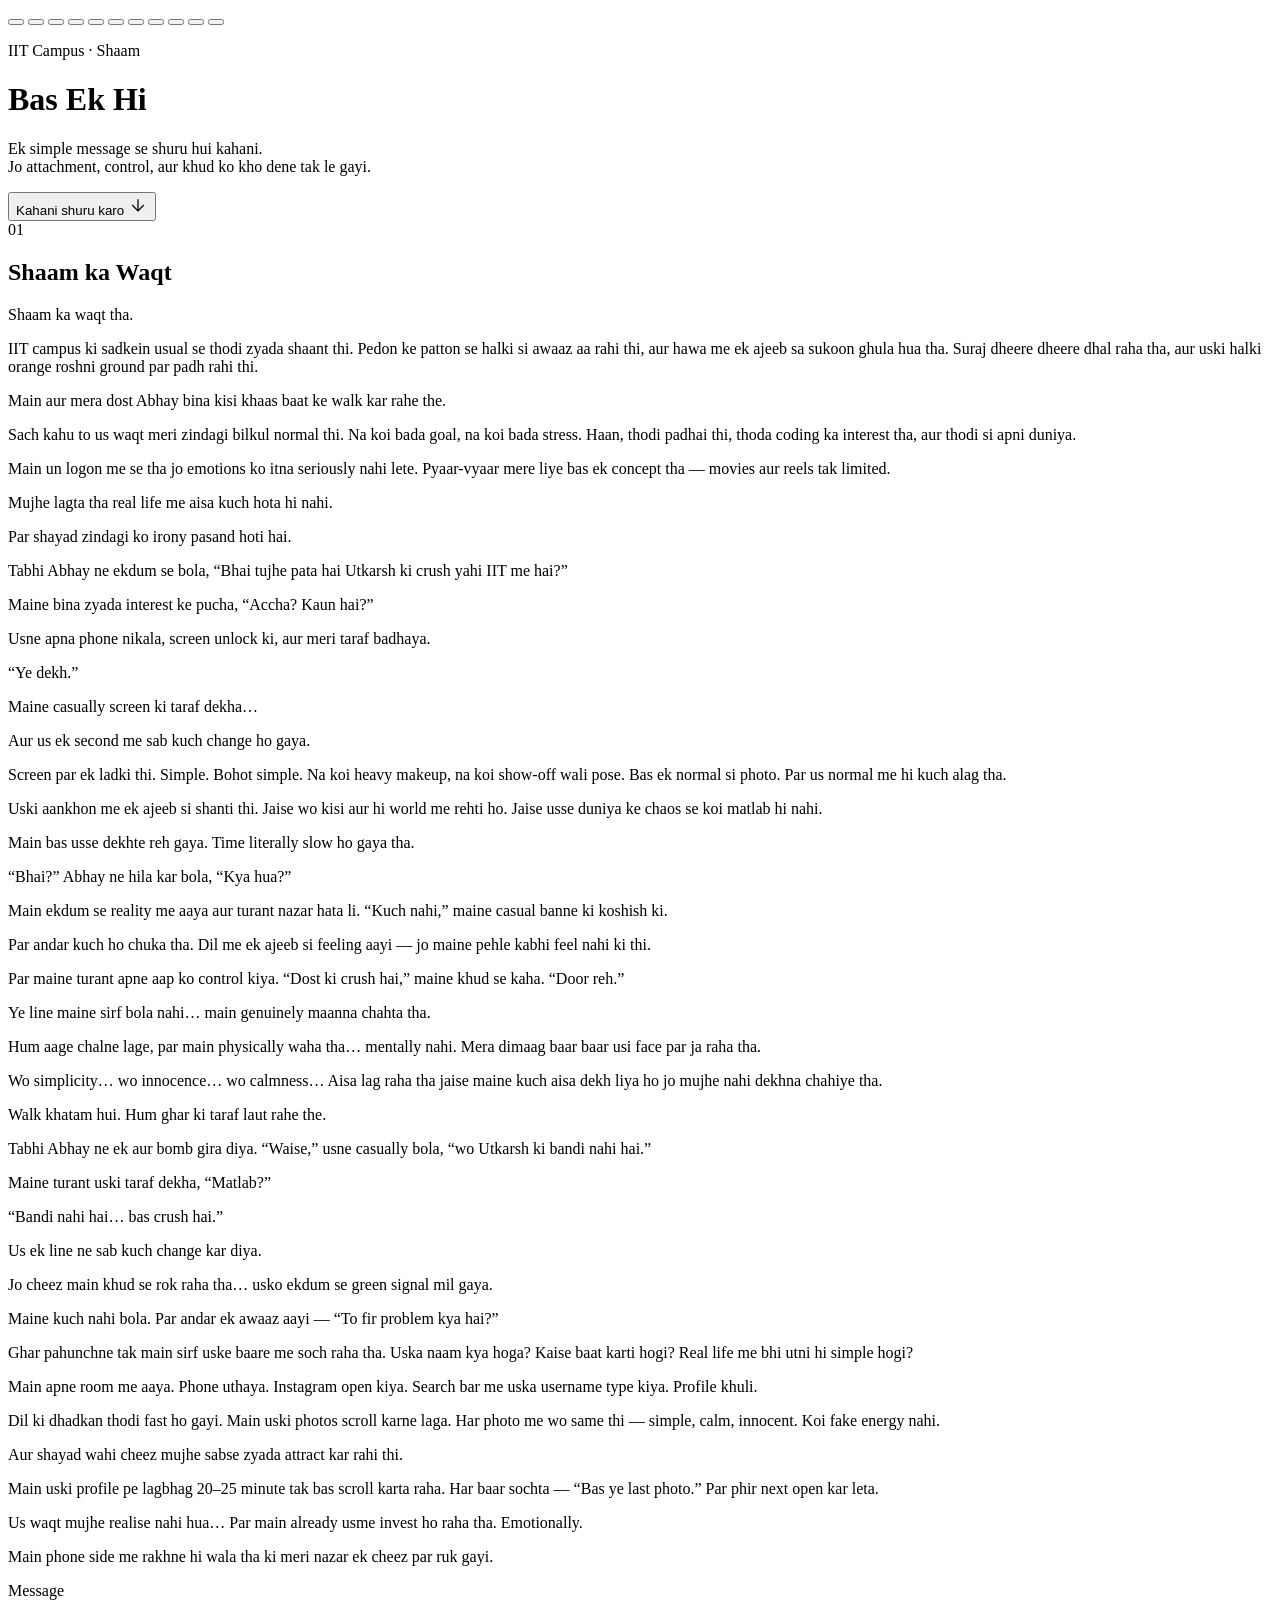
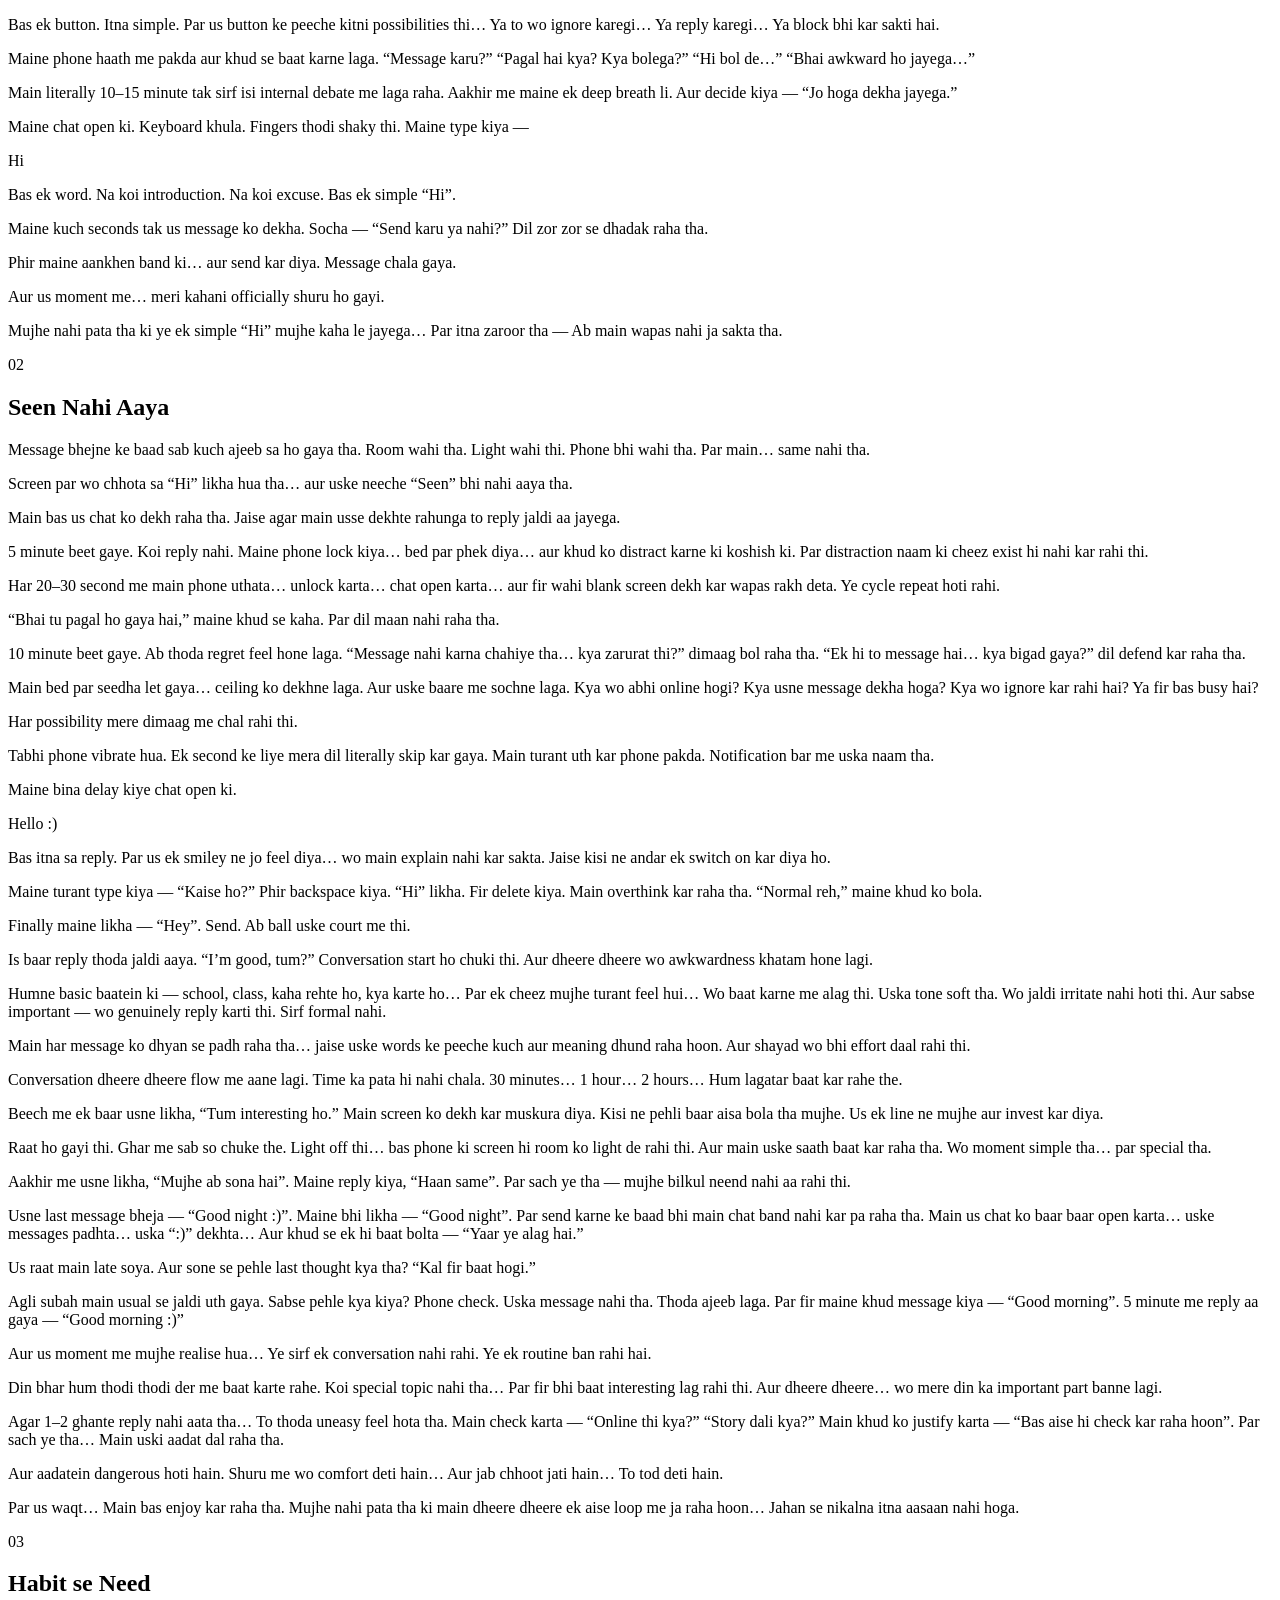
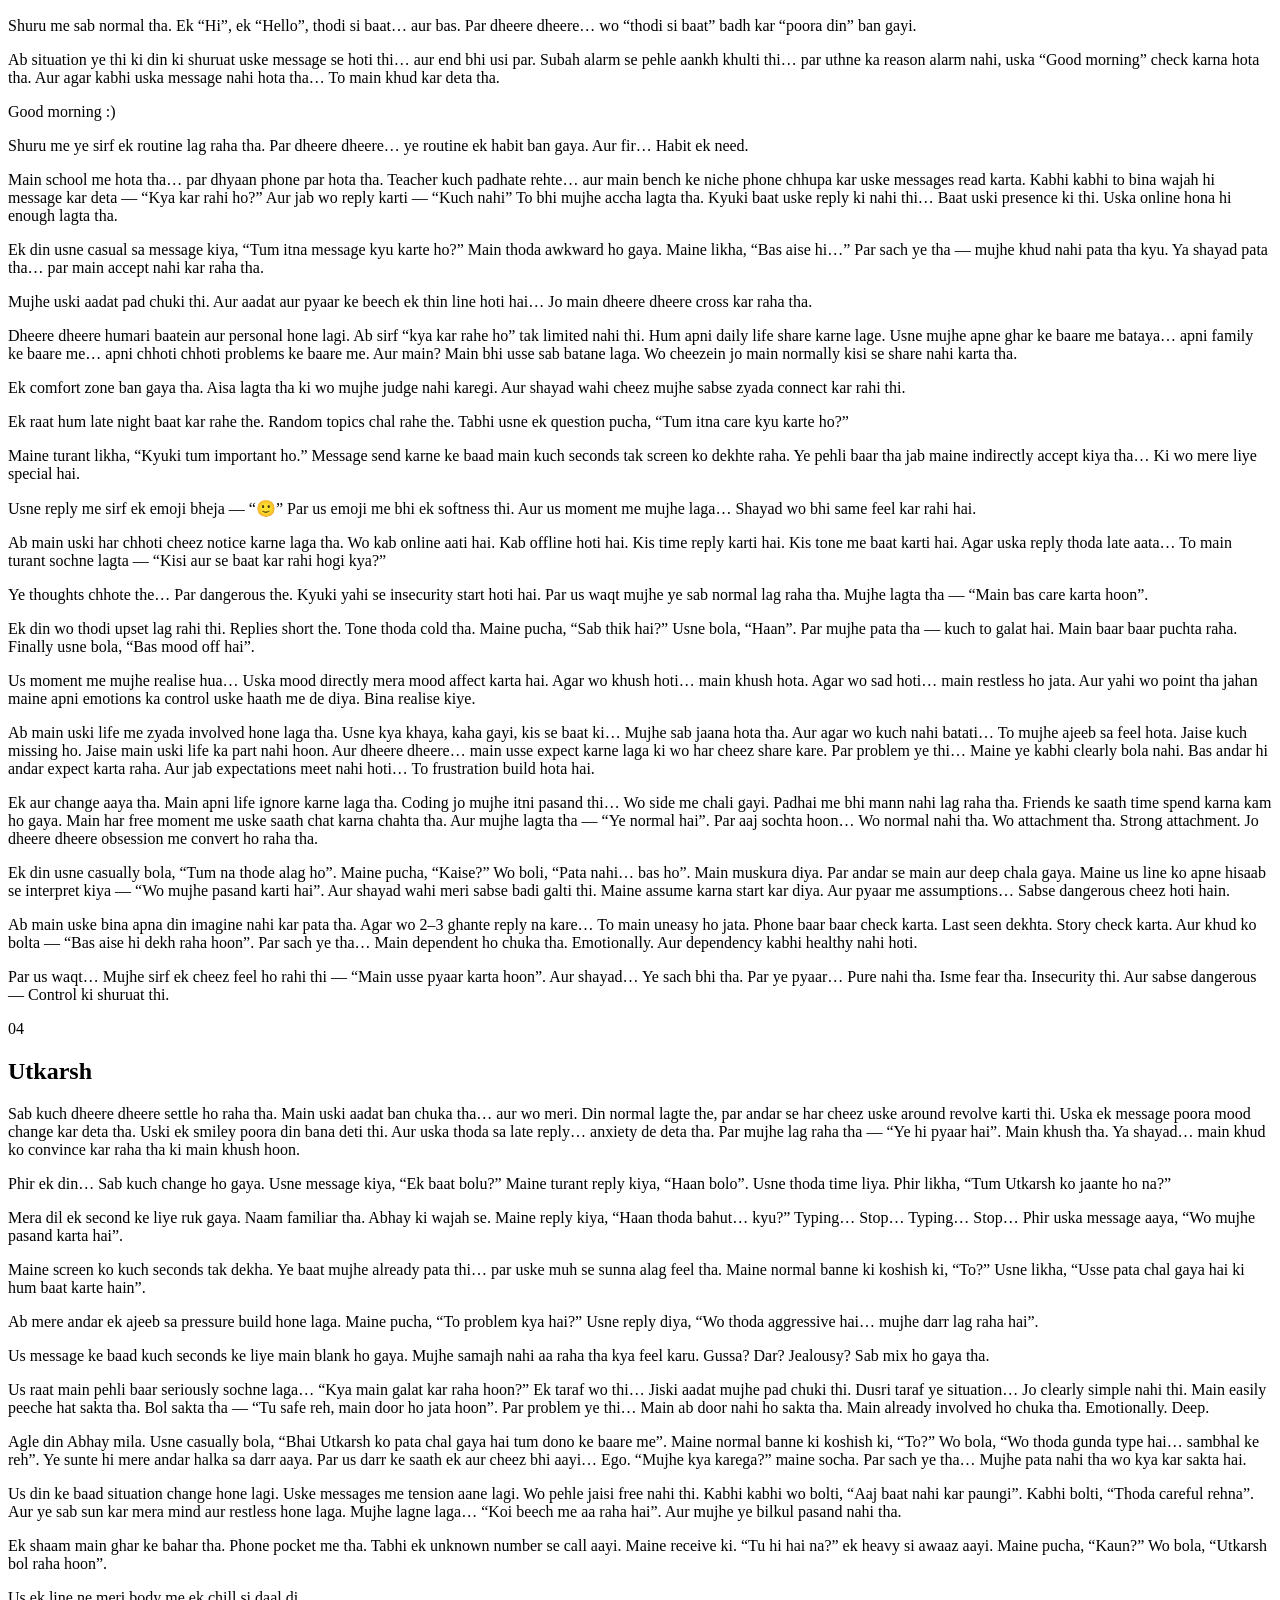
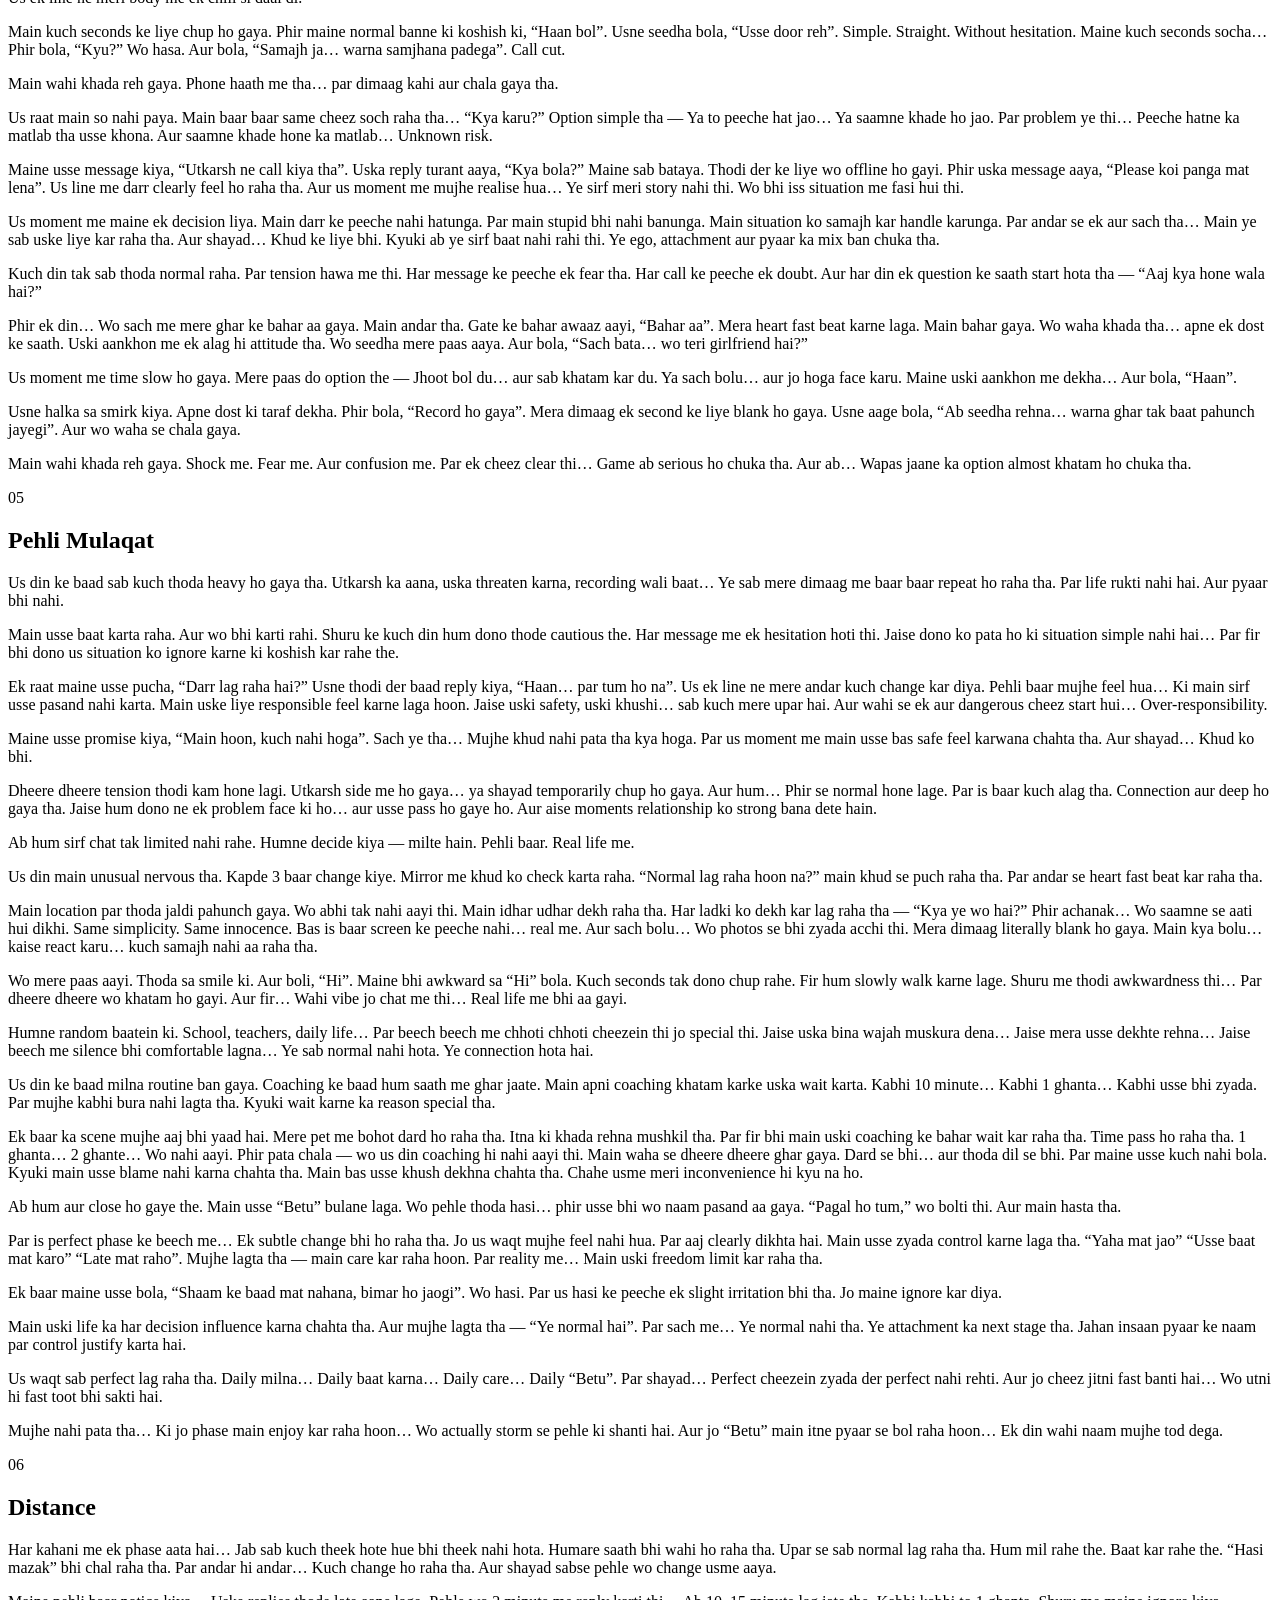
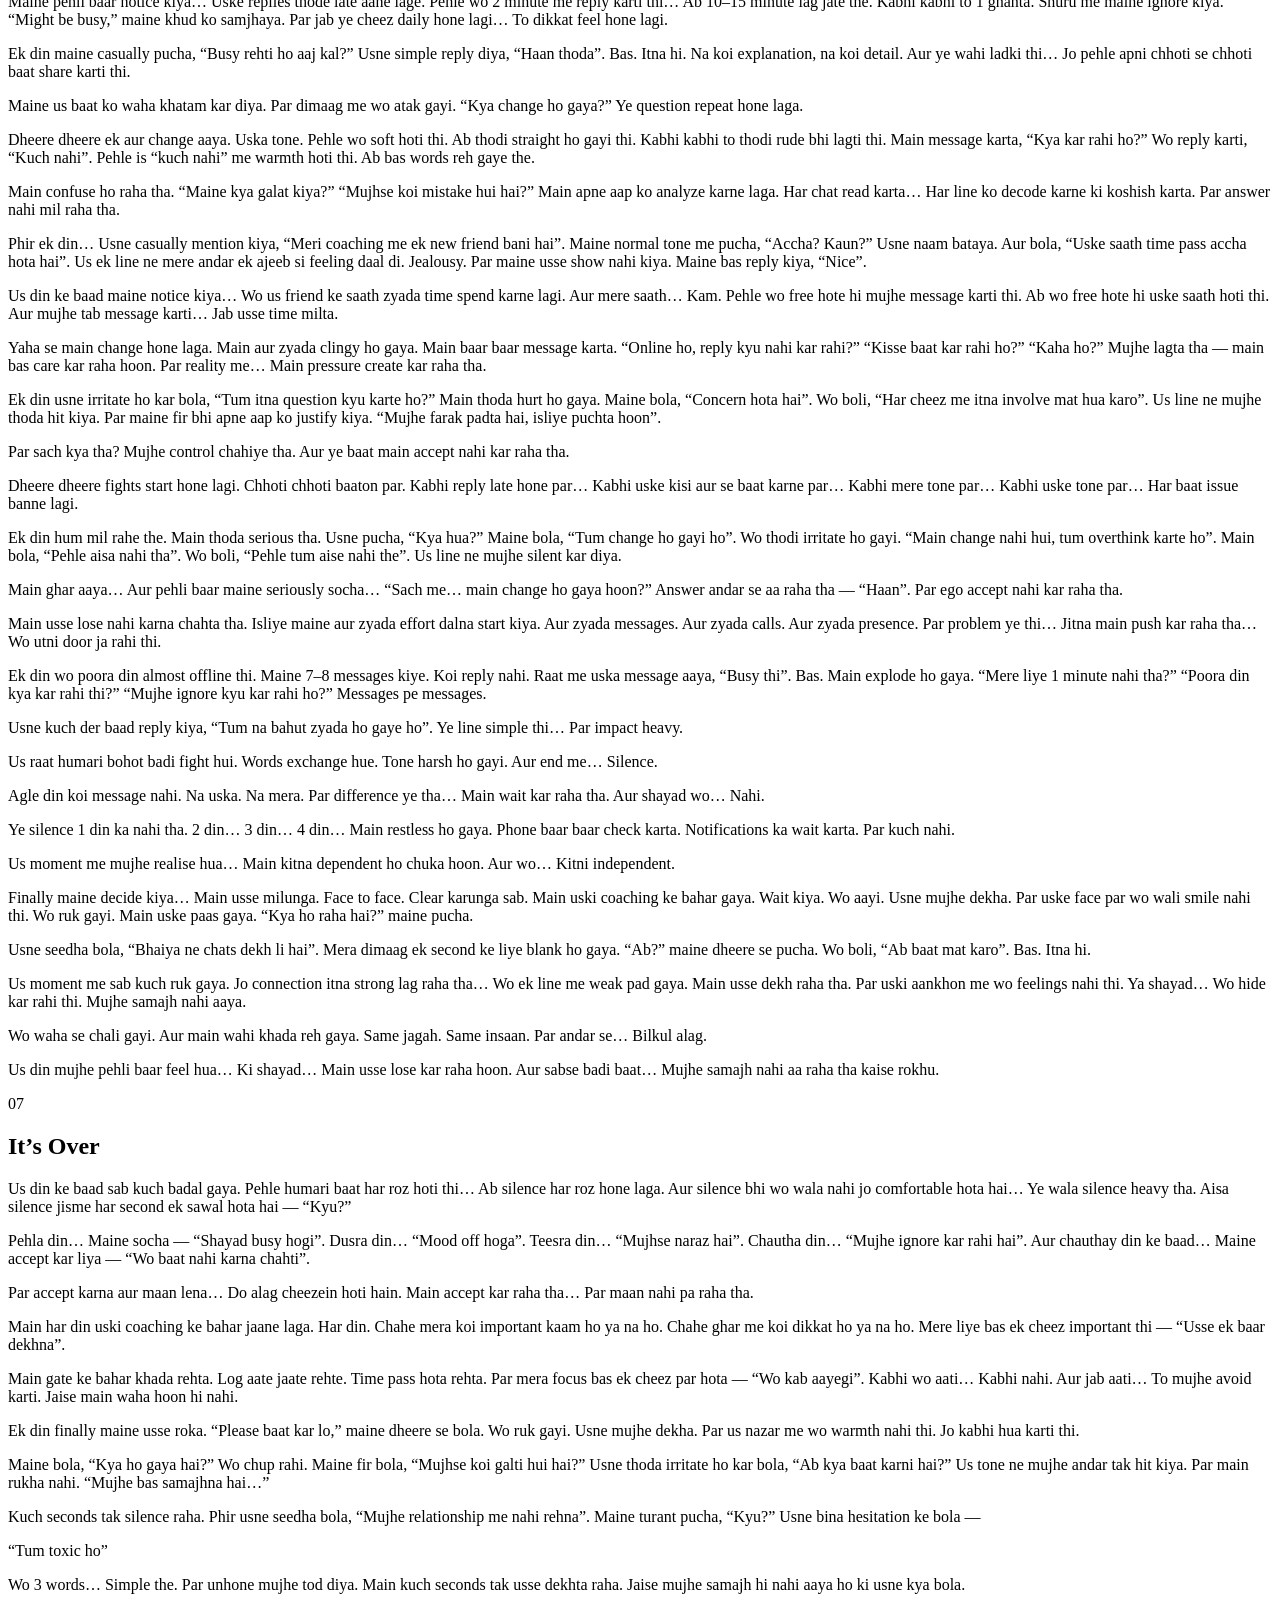
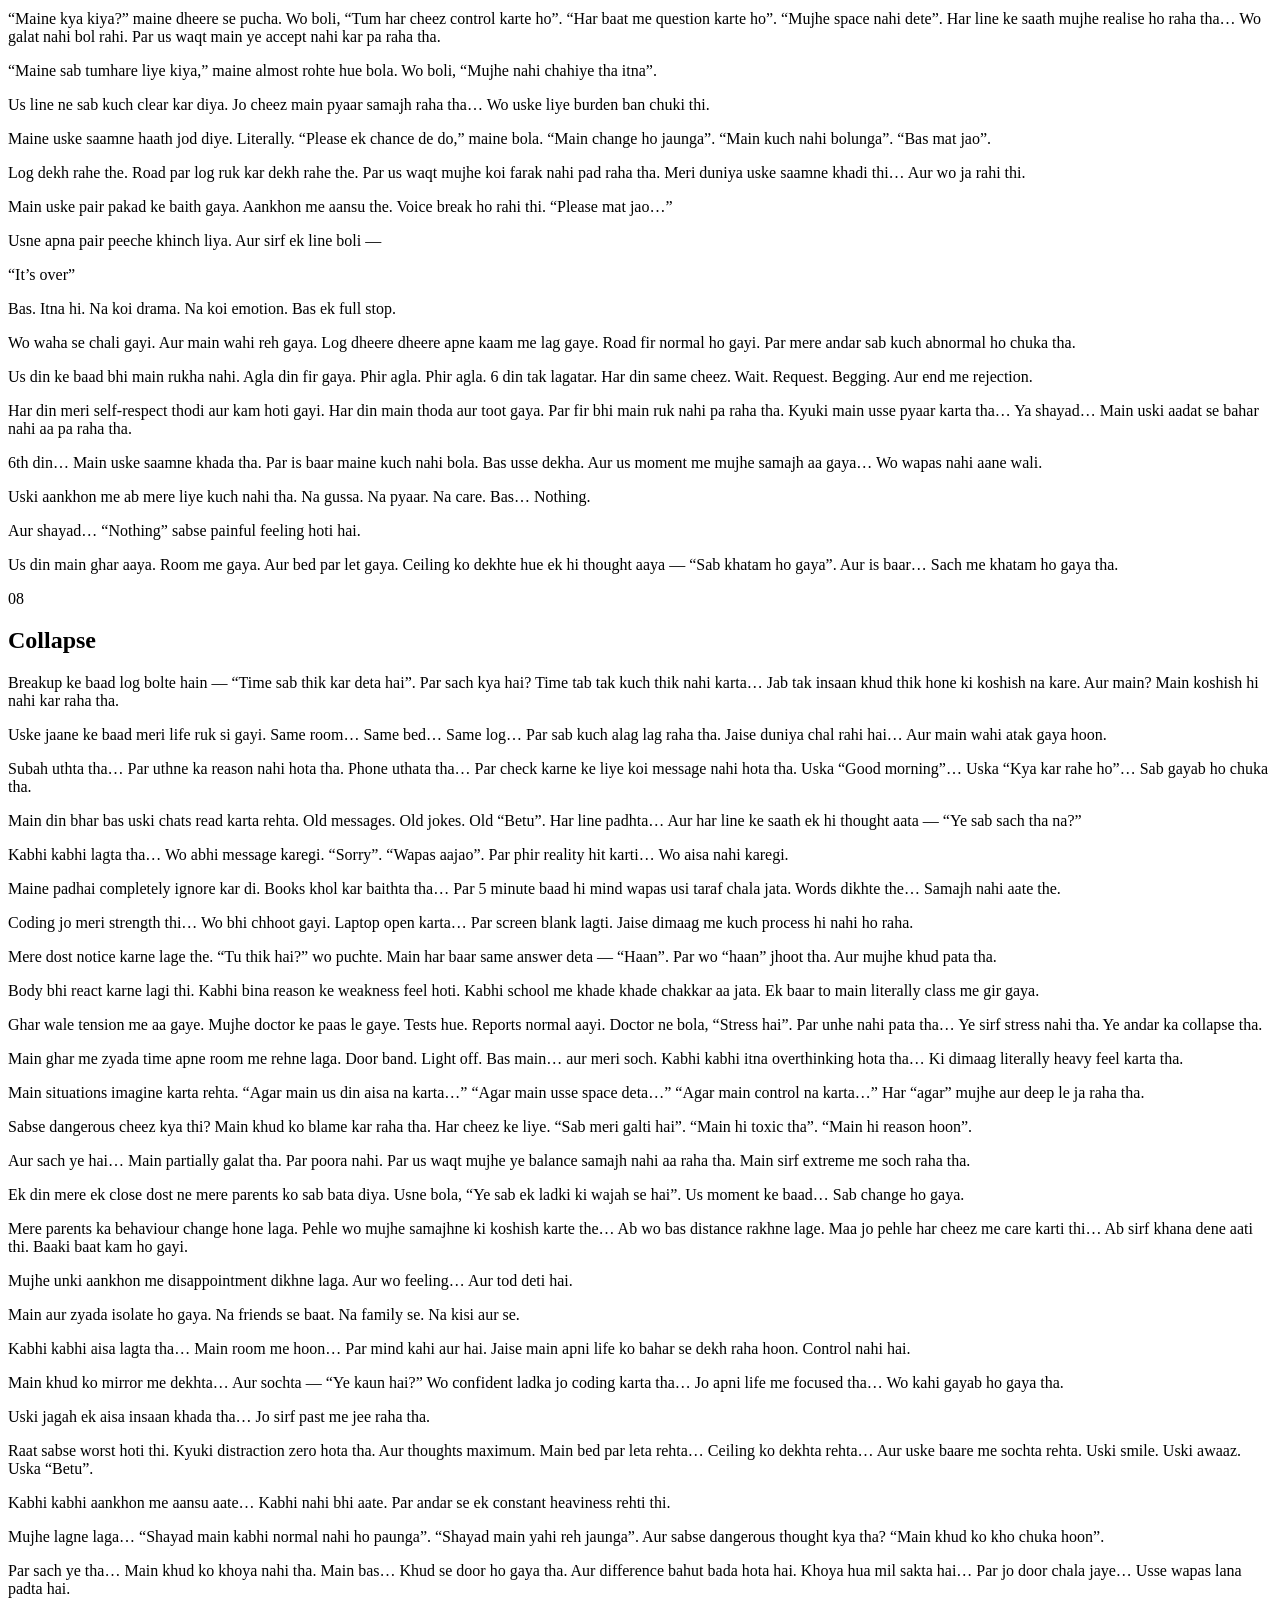
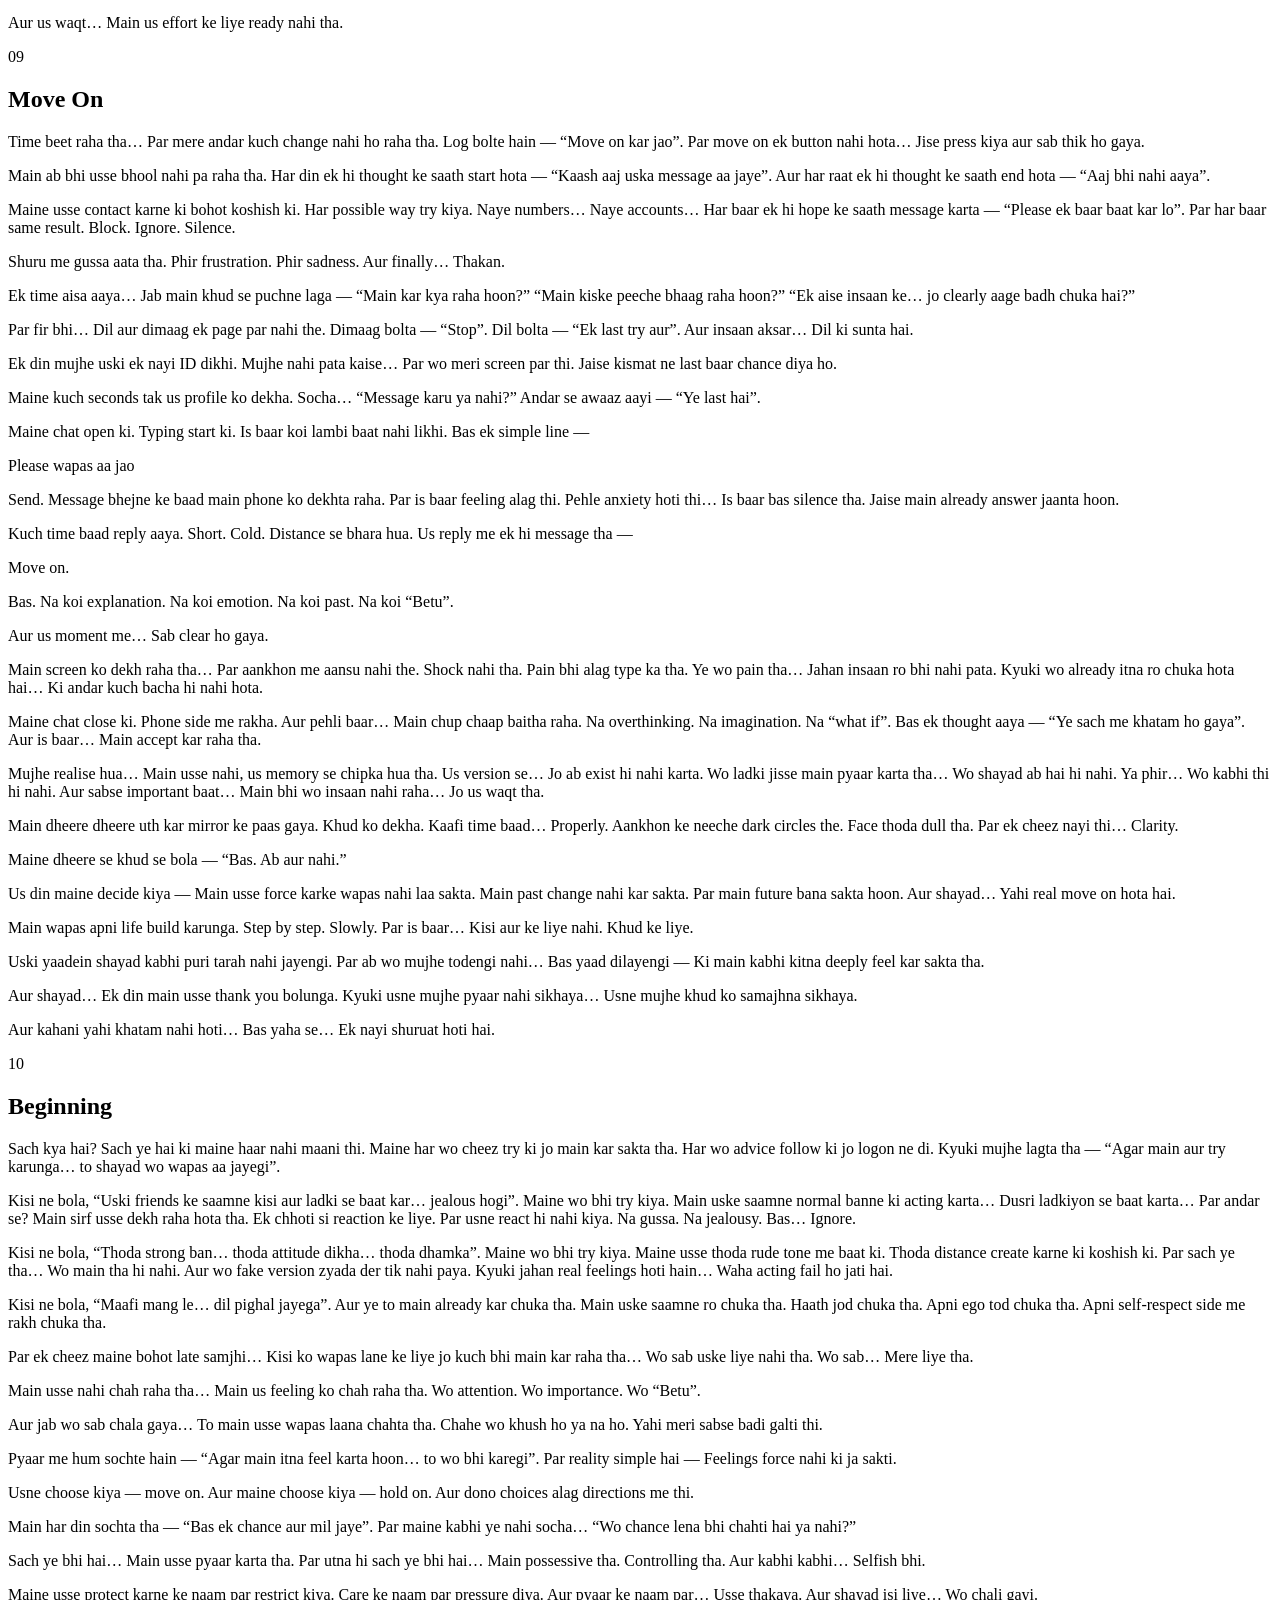
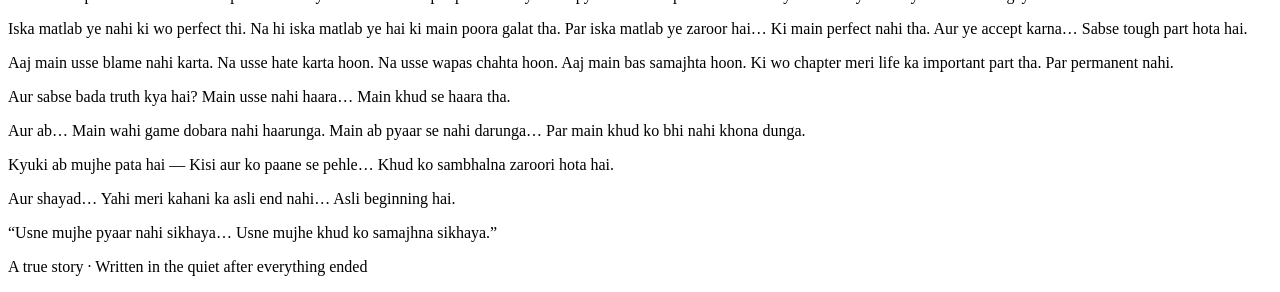
==== index.html @ 1c970825 "Update and rename index (7).html to index.html" ====
<!DOCTYPE html>
<html lang="hi">
<head>
  <meta charset="UTF-8" />
  <meta name="viewport" content="width=device-width, initial-scale=1.0" />
  <title>they never leave — A Love Story</title>
  <meta name="description" content="Ek simple 'Hi' se shuru hui, attachment, control, aur khud ko samajhne tak pahunchi ek asli kahani." />
  <link rel="preconnect" href="https://fonts.googleapis.com" />
  <link rel="preconnect" href="https://fonts.gstatic.com" crossorigin />
  <link href="https://fonts.googleapis.com/css2?family=Cormorant+Garamond:ital,wght@0,400;0,500;0,600;0,700;1,400;1,500&family=DM+Sans:ital,opsz,wght@0,9..40,300;0,9..40,400;0,9..40,500;0,9..40,600;1,9..40,400&display=swap" rel="stylesheet" />
  <link rel="stylesheet" href="css/styles.css" />
</head>
<body>
  <!-- Ambient background -->
  <div class="bg-ambient" aria-hidden="true">
    <div class="orb orb-1"></div>
    <div class="orb orb-2"></div>
    <div class="orb orb-3"></div>
  </div>

  <!-- Progress bar -->
  <div class="progress-track" aria-hidden="true">
    <div class="progress-fill" id="progressFill"></div>
  </div>

  <!-- Side chapter navigation -->
  <nav class="chapter-nav" id="chapterNav" aria-label="Chapters">
    <button class="nav-dot active" data-chapter="0" aria-label="Prologue"></button>
    <button class="nav-dot" data-chapter="1" aria-label="Chapter 1"></button>
    <button class="nav-dot" data-chapter="2" aria-label="Chapter 2"></button>
    <button class="nav-dot" data-chapter="3" aria-label="Chapter 3"></button>
    <button class="nav-dot" data-chapter="4" aria-label="Chapter 4"></button>
    <button class="nav-dot" data-chapter="5" aria-label="Chapter 5"></button>
    <button class="nav-dot" data-chapter="6" aria-label="Chapter 6"></button>
    <button class="nav-dot" data-chapter="7" aria-label="Chapter 7"></button>
    <button class="nav-dot" data-chapter="8" aria-label="Chapter 8"></button>
    <button class="nav-dot" data-chapter="9" aria-label="Chapter 9"></button>
    <button class="nav-dot" data-chapter="10" aria-label="Chapter 10"></button>
  </nav>

  <!-- Hero / Prologue -->
  <header class="hero" id="chapter-0">
    <div class="hero-content">
      <p class="hero-kicker reveal">IIT Campus · Shaam</p>
      <h1 class="hero-title">
        <span class="line reveal">Bas Ek</span>
        <span class="line reveal delay-1">Hi</span>
      </h1>
      <p class="hero-sub reveal delay-2">
        Ek simple message se shuru hui kahani.<br />
        Jo attachment, control, aur khud ko kho dene tak le gayi.
      </p>
      <button class="scroll-cue reveal delay-3" id="startStory" aria-label="Begin reading">
        <span>Kahani shuru karo</span>
        <svg width="20" height="20" viewBox="0 0 24 24" fill="none" stroke="currentColor" stroke-width="1.5">
          <path d="M12 5v14M5 12l7 7 7-7"/>
        </svg>
      </button>
    </div>
    <div class="hero-fade"></div>
  </header>

  <main>
    <!-- Chapter 1 -->
    <section class="chapter" id="chapter-1" data-chapter="1">
      <div class="chapter-inner">
        <div class="chapter-meta">
          <span class="chapter-num">01</span>
          <h2 class="chapter-title">Shaam ka Waqt</h2>
        </div>
        <div class="chapter-body">
          <p>Shaam ka waqt tha.</p>
          <p>IIT campus ki sadkein usual se thodi zyada shaant thi. Pedon ke patton se halki si awaaz aa rahi thi, aur hawa me ek ajeeb sa sukoon ghula hua tha. Suraj dheere dheere dhal raha tha, aur uski halki orange roshni ground par padh rahi thi.</p>
          <p>Main aur mera dost Abhay bina kisi khaas baat ke walk kar rahe the.</p>
          <p>Sach kahu to us waqt meri zindagi bilkul normal thi. Na koi bada goal, na koi bada stress. Haan, thodi padhai thi, thoda coding ka interest tha, aur thodi si apni duniya.</p>
          <p>Main un logon me se tha jo emotions ko itna seriously nahi lete. Pyaar-vyaar mere liye bas ek concept tha — movies aur reels tak limited.</p>
          <p>Mujhe lagta tha real life me aisa kuch hota hi nahi.</p>
          <p class="highlight">Par shayad zindagi ko irony pasand hoti hai.</p>
          <p>Tabhi Abhay ne ekdum se bola, “Bhai tujhe pata hai Utkarsh ki crush yahi IIT me hai?”</p>
          <p>Maine bina zyada interest ke pucha, “Accha? Kaun hai?”</p>
          <p>Usne apna phone nikala, screen unlock ki, aur meri taraf badhaya.</p>
          <p>“Ye dekh.”</p>
          <p>Maine casually screen ki taraf dekha…</p>
          <p class="highlight">Aur us ek second me sab kuch change ho gaya.</p>
          <p>Screen par ek ladki thi. Simple. Bohot simple. Na koi heavy makeup, na koi show-off wali pose. Bas ek normal si photo. Par us normal me hi kuch alag tha.</p>
          <p>Uski aankhon me ek ajeeb si shanti thi. Jaise wo kisi aur hi world me rehti ho. Jaise usse duniya ke chaos se koi matlab hi nahi.</p>
          <p>Main bas usse dekhte reh gaya. Time literally slow ho gaya tha.</p>
          <p>“Bhai?” Abhay ne hila kar bola, “Kya hua?”</p>
          <p>Main ekdum se reality me aaya aur turant nazar hata li. “Kuch nahi,” maine casual banne ki koshish ki.</p>
          <p>Par andar kuch ho chuka tha. Dil me ek ajeeb si feeling aayi — jo maine pehle kabhi feel nahi ki thi.</p>
          <p>Par maine turant apne aap ko control kiya. “Dost ki crush hai,” maine khud se kaha. “Door reh.”</p>
          <p>Ye line maine sirf bola nahi… main genuinely maanna chahta tha.</p>
          <p>Hum aage chalne lage, par main physically waha tha… mentally nahi. Mera dimaag baar baar usi face par ja raha tha.</p>
          <p>Wo simplicity… wo innocence… wo calmness… Aisa lag raha tha jaise maine kuch aisa dekh liya ho jo mujhe nahi dekhna chahiye tha.</p>
          <p>Walk khatam hui. Hum ghar ki taraf laut rahe the.</p>
          <p>Tabhi Abhay ne ek aur bomb gira diya. “Waise,” usne casually bola, “wo Utkarsh ki bandi nahi hai.”</p>
          <p>Maine turant uski taraf dekha, “Matlab?”</p>
          <p>“Bandi nahi hai… bas crush hai.”</p>
          <p class="highlight">Us ek line ne sab kuch change kar diya.</p>
          <p>Jo cheez main khud se rok raha tha… usko ekdum se green signal mil gaya.</p>
          <p>Maine kuch nahi bola. Par andar ek awaaz aayi — “To fir problem kya hai?”</p>
          <p>Ghar pahunchne tak main sirf uske baare me soch raha tha. Uska naam kya hoga? Kaise baat karti hogi? Real life me bhi utni hi simple hogi?</p>
          <p>Main apne room me aaya. Phone uthaya. Instagram open kiya. Search bar me uska username type kiya. Profile khuli.</p>
          <p>Dil ki dhadkan thodi fast ho gayi. Main uski photos scroll karne laga. Har photo me wo same thi — simple, calm, innocent. Koi fake energy nahi.</p>
          <p>Aur shayad wahi cheez mujhe sabse zyada attract kar rahi thi.</p>
          <p>Main uski profile pe lagbhag 20–25 minute tak bas scroll karta raha. Har baar sochta — “Bas ye last photo.” Par phir next open kar leta.</p>
          <p>Us waqt mujhe realise nahi hua… Par main already usme invest ho raha tha. Emotionally.</p>
          <p>Main phone side me rakhne hi wala tha ki meri nazar ek cheez par ruk gayi.</p>
          <p class="msg-bubble">Message</p>
          <p>Bas ek button. Itna simple. Par us button ke peeche kitni possibilities thi… Ya to wo ignore karegi… Ya reply karegi… Ya block bhi kar sakti hai.</p>
          <p>Maine phone haath me pakda aur khud se baat karne laga. “Message karu?” “Pagal hai kya? Kya bolega?” “Hi bol de…” “Bhai awkward ho jayega…”</p>
          <p>Main literally 10–15 minute tak sirf isi internal debate me laga raha. Aakhir me maine ek deep breath li. Aur decide kiya — “Jo hoga dekha jayega.”</p>
          <p>Maine chat open ki. Keyboard khula. Fingers thodi shaky thi. Maine type kiya —</p>
          <p class="msg-bubble sent">Hi</p>
          <p>Bas ek word. Na koi introduction. Na koi excuse. Bas ek simple “Hi”.</p>
          <p>Maine kuch seconds tak us message ko dekha. Socha — “Send karu ya nahi?” Dil zor zor se dhadak raha tha.</p>
          <p>Phir maine aankhen band ki… aur send kar diya. Message chala gaya.</p>
          <p class="highlight">Aur us moment me… meri kahani officially shuru ho gayi.</p>
          <p>Mujhe nahi pata tha ki ye ek simple “Hi” mujhe kaha le jayega… Par itna zaroor tha — Ab main wapas nahi ja sakta tha.</p>
        </div>
      </div>
    </section>

    <!-- Chapter 2 -->
    <section class="chapter" id="chapter-2" data-chapter="2">
      <div class="chapter-inner">
        <div class="chapter-meta">
          <span class="chapter-num">02</span>
          <h2 class="chapter-title">Seen Nahi Aaya</h2>
        </div>
        <div class="chapter-body">
          <p>Message bhejne ke baad sab kuch ajeeb sa ho gaya tha. Room wahi tha. Light wahi thi. Phone bhi wahi tha. Par main… same nahi tha.</p>
          <p>Screen par wo chhota sa “Hi” likha hua tha… aur uske neeche “Seen” bhi nahi aaya tha.</p>
          <p>Main bas us chat ko dekh raha tha. Jaise agar main usse dekhte rahunga to reply jaldi aa jayega.</p>
          <p>5 minute beet gaye. Koi reply nahi. Maine phone lock kiya… bed par phek diya… aur khud ko distract karne ki koshish ki. Par distraction naam ki cheez exist hi nahi kar rahi thi.</p>
          <p>Har 20–30 second me main phone uthata… unlock karta… chat open karta… aur fir wahi blank screen dekh kar wapas rakh deta. Ye cycle repeat hoti rahi.</p>
          <p>“Bhai tu pagal ho gaya hai,” maine khud se kaha. Par dil maan nahi raha tha.</p>
          <p>10 minute beet gaye. Ab thoda regret feel hone laga. “Message nahi karna chahiye tha… kya zarurat thi?” dimaag bol raha tha. “Ek hi to message hai… kya bigad gaya?” dil defend kar raha tha.</p>
          <p>Main bed par seedha let gaya… ceiling ko dekhne laga. Aur uske baare me sochne laga. Kya wo abhi online hogi? Kya usne message dekha hoga? Kya wo ignore kar rahi hai? Ya fir bas busy hai?</p>
          <p>Har possibility mere dimaag me chal rahi thi.</p>
          <p>Tabhi phone vibrate hua. Ek second ke liye mera dil literally skip kar gaya. Main turant uth kar phone pakda. Notification bar me uska naam tha.</p>
          <p>Maine bina delay kiye chat open ki.</p>
          <p class="msg-bubble received">Hello :)</p>
          <p>Bas itna sa reply. Par us ek smiley ne jo feel diya… wo main explain nahi kar sakta. Jaise kisi ne andar ek switch on kar diya ho.</p>
          <p>Maine turant type kiya — “Kaise ho?” Phir backspace kiya. “Hi” likha. Fir delete kiya. Main overthink kar raha tha. “Normal reh,” maine khud ko bola.</p>
          <p>Finally maine likha — “Hey”. Send. Ab ball uske court me thi.</p>
          <p>Is baar reply thoda jaldi aaya. “I’m good, tum?” Conversation start ho chuki thi. Aur dheere dheere wo awkwardness khatam hone lagi.</p>
          <p>Humne basic baatein ki — school, class, kaha rehte ho, kya karte ho… Par ek cheez mujhe turant feel hui… Wo baat karne me alag thi. Uska tone soft tha. Wo jaldi irritate nahi hoti thi. Aur sabse important — wo genuinely reply karti thi. Sirf formal nahi.</p>
          <p>Main har message ko dhyan se padh raha tha… jaise uske words ke peeche kuch aur meaning dhund raha hoon. Aur shayad wo bhi effort daal rahi thi.</p>
          <p>Conversation dheere dheere flow me aane lagi. Time ka pata hi nahi chala. 30 minutes… 1 hour… 2 hours… Hum lagatar baat kar rahe the.</p>
          <p>Beech me ek baar usne likha, “Tum interesting ho.” Main screen ko dekh kar muskura diya. Kisi ne pehli baar aisa bola tha mujhe. Us ek line ne mujhe aur invest kar diya.</p>
          <p>Raat ho gayi thi. Ghar me sab so chuke the. Light off thi… bas phone ki screen hi room ko light de rahi thi. Aur main uske saath baat kar raha tha. Wo moment simple tha… par special tha.</p>
          <p>Aakhir me usne likha, “Mujhe ab sona hai”. Maine reply kiya, “Haan same”. Par sach ye tha — mujhe bilkul neend nahi aa rahi thi.</p>
          <p>Usne last message bheja — “Good night :)”. Maine bhi likha — “Good night”. Par send karne ke baad bhi main chat band nahi kar pa raha tha. Main us chat ko baar baar open karta… uske messages padhta… uska “:)” dekhta… Aur khud se ek hi baat bolta — “Yaar ye alag hai.”</p>
          <p>Us raat main late soya. Aur sone se pehle last thought kya tha? “Kal fir baat hogi.”</p>
          <p>Agli subah main usual se jaldi uth gaya. Sabse pehle kya kiya? Phone check. Uska message nahi tha. Thoda ajeeb laga. Par fir maine khud message kiya — “Good morning”. 5 minute me reply aa gaya — “Good morning :)”</p>
          <p class="highlight">Aur us moment me mujhe realise hua… Ye sirf ek conversation nahi rahi. Ye ek routine ban rahi hai.</p>
          <p>Din bhar hum thodi thodi der me baat karte rahe. Koi special topic nahi tha… Par fir bhi baat interesting lag rahi thi. Aur dheere dheere… wo mere din ka important part banne lagi.</p>
          <p>Agar 1–2 ghante reply nahi aata tha… To thoda uneasy feel hota tha. Main check karta — “Online thi kya?” “Story dali kya?” Main khud ko justify karta — “Bas aise hi check kar raha hoon”. Par sach ye tha… Main uski aadat dal raha tha.</p>
          <p>Aur aadatein dangerous hoti hain. Shuru me wo comfort deti hain… Aur jab chhoot jati hain… To tod deti hain.</p>
          <p>Par us waqt… Main bas enjoy kar raha tha. Mujhe nahi pata tha ki main dheere dheere ek aise loop me ja raha hoon… Jahan se nikalna itna aasaan nahi hoga.</p>
        </div>
      </div>
    </section>

    <!-- Chapter 3 -->
    <section class="chapter" id="chapter-3" data-chapter="3">
      <div class="chapter-inner">
        <div class="chapter-meta">
          <span class="chapter-num">03</span>
          <h2 class="chapter-title">Habit se Need</h2>
        </div>
        <div class="chapter-body">
          <p>Shuru me sab normal tha. Ek “Hi”, ek “Hello”, thodi si baat… aur bas. Par dheere dheere… wo “thodi si baat” badh kar “poora din” ban gayi.</p>
          <p>Ab situation ye thi ki din ki shuruat uske message se hoti thi… aur end bhi usi par. Subah alarm se pehle aankh khulti thi… par uthne ka reason alarm nahi, uska “Good morning” check karna hota tha. Aur agar kabhi uska message nahi hota tha… To main khud kar deta tha.</p>
          <p class="msg-bubble sent">Good morning :)</p>
          <p>Shuru me ye sirf ek routine lag raha tha. Par dheere dheere… ye routine ek habit ban gaya. Aur fir… Habit ek need.</p>
          <p>Main school me hota tha… par dhyaan phone par hota tha. Teacher kuch padhate rehte… aur main bench ke niche phone chhupa kar uske messages read karta. Kabhi kabhi to bina wajah hi message kar deta — “Kya kar rahi ho?” Aur jab wo reply karti — “Kuch nahi” To bhi mujhe accha lagta tha. Kyuki baat uske reply ki nahi thi… Baat uski presence ki thi. Uska online hona hi enough lagta tha.</p>
          <p>Ek din usne casual sa message kiya, “Tum itna message kyu karte ho?” Main thoda awkward ho gaya. Maine likha, “Bas aise hi…” Par sach ye tha — mujhe khud nahi pata tha kyu. Ya shayad pata tha… par main accept nahi kar raha tha.</p>
          <p>Mujhe uski aadat pad chuki thi. Aur aadat aur pyaar ke beech ek thin line hoti hai… Jo main dheere dheere cross kar raha tha.</p>
          <p>Dheere dheere humari baatein aur personal hone lagi. Ab sirf “kya kar rahe ho” tak limited nahi thi. Hum apni daily life share karne lage. Usne mujhe apne ghar ke baare me bataya… apni family ke baare me… apni chhoti chhoti problems ke baare me. Aur main? Main bhi usse sab batane laga. Wo cheezein jo main normally kisi se share nahi karta tha.</p>
          <p>Ek comfort zone ban gaya tha. Aisa lagta tha ki wo mujhe judge nahi karegi. Aur shayad wahi cheez mujhe sabse zyada connect kar rahi thi.</p>
          <p>Ek raat hum late night baat kar rahe the. Random topics chal rahe the. Tabhi usne ek question pucha, “Tum itna care kyu karte ho?”</p>
          <p>Maine turant likha, “Kyuki tum important ho.” Message send karne ke baad main kuch seconds tak screen ko dekhte raha. Ye pehli baar tha jab maine indirectly accept kiya tha… Ki wo mere liye special hai.</p>
          <p>Usne reply me sirf ek emoji bheja — “🙂” Par us emoji me bhi ek softness thi. Aur us moment me mujhe laga… Shayad wo bhi same feel kar rahi hai.</p>
          <p>Ab main uski har chhoti cheez notice karne laga tha. Wo kab online aati hai. Kab offline hoti hai. Kis time reply karti hai. Kis tone me baat karti hai. Agar uska reply thoda late aata… To main turant sochne lagta — “Kisi aur se baat kar rahi hogi kya?”</p>
          <p>Ye thoughts chhote the… Par dangerous the. Kyuki yahi se insecurity start hoti hai. Par us waqt mujhe ye sab normal lag raha tha. Mujhe lagta tha — “Main bas care karta hoon”.</p>
          <p>Ek din wo thodi upset lag rahi thi. Replies short the. Tone thoda cold tha. Maine pucha, “Sab thik hai?” Usne bola, “Haan”. Par mujhe pata tha — kuch to galat hai. Main baar baar puchta raha. Finally usne bola, “Bas mood off hai”.</p>
          <p class="highlight">Us moment me mujhe realise hua… Uska mood directly mera mood affect karta hai. Agar wo khush hoti… main khush hota. Agar wo sad hoti… main restless ho jata. Aur yahi wo point tha jahan maine apni emotions ka control uske haath me de diya. Bina realise kiye.</p>
          <p>Ab main uski life me zyada involved hone laga tha. Usne kya khaya, kaha gayi, kis se baat ki… Mujhe sab jaana hota tha. Aur agar wo kuch nahi batati… To mujhe ajeeb sa feel hota. Jaise kuch missing ho. Jaise main uski life ka part nahi hoon. Aur dheere dheere… main usse expect karne laga ki wo har cheez share kare. Par problem ye thi… Maine ye kabhi clearly bola nahi. Bas andar hi andar expect karta raha. Aur jab expectations meet nahi hoti… To frustration build hota hai.</p>
          <p>Ek aur change aaya tha. Main apni life ignore karne laga tha. Coding jo mujhe itni pasand thi… Wo side me chali gayi. Padhai me bhi mann nahi lag raha tha. Friends ke saath time spend karna kam ho gaya. Main har free moment me uske saath chat karna chahta tha. Aur mujhe lagta tha — “Ye normal hai”. Par aaj sochta hoon… Wo normal nahi tha. Wo attachment tha. Strong attachment. Jo dheere dheere obsession me convert ho raha tha.</p>
          <p>Ek din usne casually bola, “Tum na thode alag ho”. Maine pucha, “Kaise?” Wo boli, “Pata nahi… bas ho”. Main muskura diya. Par andar se main aur deep chala gaya. Maine us line ko apne hisaab se interpret kiya — “Wo mujhe pasand karti hai”. Aur shayad wahi meri sabse badi galti thi. Maine assume karna start kar diya. Aur pyaar me assumptions… Sabse dangerous cheez hoti hain.</p>
          <p>Ab main uske bina apna din imagine nahi kar pata tha. Agar wo 2–3 ghante reply na kare… To main uneasy ho jata. Phone baar baar check karta. Last seen dekhta. Story check karta. Aur khud ko bolta — “Bas aise hi dekh raha hoon”. Par sach ye tha… Main dependent ho chuka tha. Emotionally. Aur dependency kabhi healthy nahi hoti.</p>
          <p>Par us waqt… Mujhe sirf ek cheez feel ho rahi thi — “Main usse pyaar karta hoon”. Aur shayad… Ye sach bhi tha. Par ye pyaar… Pure nahi tha. Isme fear tha. Insecurity thi. Aur sabse dangerous — Control ki shuruat thi.</p>
        </div>
      </div>
    </section>

    <!-- Chapter 4 -->
    <section class="chapter" id="chapter-4" data-chapter="4">
      <div class="chapter-inner">
        <div class="chapter-meta">
          <span class="chapter-num">04</span>
          <h2 class="chapter-title">Utkarsh</h2>
        </div>
        <div class="chapter-body">
          <p>Sab kuch dheere dheere settle ho raha tha. Main uski aadat ban chuka tha… aur wo meri. Din normal lagte the, par andar se har cheez uske around revolve karti thi. Uska ek message poora mood change kar deta tha. Uski ek smiley poora din bana deti thi. Aur uska thoda sa late reply… anxiety de deta tha. Par mujhe lag raha tha — “Ye hi pyaar hai”. Main khush tha. Ya shayad… main khud ko convince kar raha tha ki main khush hoon.</p>
          <p>Phir ek din… Sab kuch change ho gaya. Usne message kiya, “Ek baat bolu?” Maine turant reply kiya, “Haan bolo”. Usne thoda time liya. Phir likha, “Tum Utkarsh ko jaante ho na?”</p>
          <p>Mera dil ek second ke liye ruk gaya. Naam familiar tha. Abhay ki wajah se. Maine reply kiya, “Haan thoda bahut… kyu?” Typing… Stop… Typing… Stop… Phir uska message aaya, “Wo mujhe pasand karta hai”.</p>
          <p>Maine screen ko kuch seconds tak dekha. Ye baat mujhe already pata thi… par uske muh se sunna alag feel tha. Maine normal banne ki koshish ki, “To?” Usne likha, “Usse pata chal gaya hai ki hum baat karte hain”.</p>
          <p>Ab mere andar ek ajeeb sa pressure build hone laga. Maine pucha, “To problem kya hai?” Usne reply diya, “Wo thoda aggressive hai… mujhe darr lag raha hai”.</p>
          <p>Us message ke baad kuch seconds ke liye main blank ho gaya. Mujhe samajh nahi aa raha tha kya feel karu. Gussa? Dar? Jealousy? Sab mix ho gaya tha.</p>
          <p>Us raat main pehli baar seriously sochne laga… “Kya main galat kar raha hoon?” Ek taraf wo thi… Jiski aadat mujhe pad chuki thi. Dusri taraf ye situation… Jo clearly simple nahi thi. Main easily peeche hat sakta tha. Bol sakta tha — “Tu safe reh, main door ho jata hoon”. Par problem ye thi… Main ab door nahi ho sakta tha. Main already involved ho chuka tha. Emotionally. Deep.</p>
          <p>Agle din Abhay mila. Usne casually bola, “Bhai Utkarsh ko pata chal gaya hai tum dono ke baare me”. Maine normal banne ki koshish ki, “To?” Wo bola, “Wo thoda gunda type hai… sambhal ke reh”. Ye sunte hi mere andar halka sa darr aaya. Par us darr ke saath ek aur cheez bhi aayi… Ego. “Mujhe kya karega?” maine socha. Par sach ye tha… Mujhe pata nahi tha wo kya kar sakta hai.</p>
          <p>Us din ke baad situation change hone lagi. Uske messages me tension aane lagi. Wo pehle jaisi free nahi thi. Kabhi kabhi wo bolti, “Aaj baat nahi kar paungi”. Kabhi bolti, “Thoda careful rehna”. Aur ye sab sun kar mera mind aur restless hone laga. Mujhe lagne laga… “Koi beech me aa raha hai”. Aur mujhe ye bilkul pasand nahi tha.</p>
          <p>Ek shaam main ghar ke bahar tha. Phone pocket me tha. Tabhi ek unknown number se call aayi. Maine receive ki. “Tu hi hai na?” ek heavy si awaaz aayi. Maine pucha, “Kaun?” Wo bola, “Utkarsh bol raha hoon”.</p>
          <p class="highlight">Us ek line ne meri body me ek chill si daal di.</p>
          <p>Main kuch seconds ke liye chup ho gaya. Phir maine normal banne ki koshish ki, “Haan bol”. Usne seedha bola, “Usse door reh”. Simple. Straight. Without hesitation. Maine kuch seconds socha… Phir bola, “Kyu?” Wo hasa. Aur bola, “Samajh ja… warna samjhana padega”. Call cut.</p>
          <p>Main wahi khada reh gaya. Phone haath me tha… par dimaag kahi aur chala gaya tha.</p>
          <p>Us raat main so nahi paya. Main baar baar same cheez soch raha tha… “Kya karu?” Option simple tha — Ya to peeche hat jao… Ya saamne khade ho jao. Par problem ye thi… Peeche hatne ka matlab tha usse khona. Aur saamne khade hone ka matlab… Unknown risk.</p>
          <p>Maine usse message kiya, “Utkarsh ne call kiya tha”. Uska reply turant aaya, “Kya bola?” Maine sab bataya. Thodi der ke liye wo offline ho gayi. Phir uska message aaya, “Please koi panga mat lena”. Us line me darr clearly feel ho raha tha. Aur us moment me mujhe realise hua… Ye sirf meri story nahi thi. Wo bhi iss situation me fasi hui thi.</p>
          <p>Us moment me maine ek decision liya. Main darr ke peeche nahi hatunga. Par main stupid bhi nahi banunga. Main situation ko samajh kar handle karunga. Par andar se ek aur sach tha… Main ye sab uske liye kar raha tha. Aur shayad… Khud ke liye bhi. Kyuki ab ye sirf baat nahi rahi thi. Ye ego, attachment aur pyaar ka mix ban chuka tha.</p>
          <p>Kuch din tak sab thoda normal raha. Par tension hawa me thi. Har message ke peeche ek fear tha. Har call ke peeche ek doubt. Aur har din ek question ke saath start hota tha — “Aaj kya hone wala hai?”</p>
          <p>Phir ek din… Wo sach me mere ghar ke bahar aa gaya. Main andar tha. Gate ke bahar awaaz aayi, “Bahar aa”. Mera heart fast beat karne laga. Main bahar gaya. Wo waha khada tha… apne ek dost ke saath. Uski aankhon me ek alag hi attitude tha. Wo seedha mere paas aaya. Aur bola, “Sach bata… wo teri girlfriend hai?”</p>
          <p>Us moment me time slow ho gaya. Mere paas do option the — Jhoot bol du… aur sab khatam kar du. Ya sach bolu… aur jo hoga face karu. Maine uski aankhon me dekha… Aur bola, “Haan”.</p>
          <p>Usne halka sa smirk kiya. Apne dost ki taraf dekha. Phir bola, “Record ho gaya”. Mera dimaag ek second ke liye blank ho gaya. Usne aage bola, “Ab seedha rehna… warna ghar tak baat pahunch jayegi”. Aur wo waha se chala gaya.</p>
          <p class="highlight">Main wahi khada reh gaya. Shock me. Fear me. Aur confusion me. Par ek cheez clear thi… Game ab serious ho chuka tha. Aur ab… Wapas jaane ka option almost khatam ho chuka tha.</p>
        </div>
      </div>
    </section>

    <!-- Chapter 5 -->
    <section class="chapter" id="chapter-5" data-chapter="5">
      <div class="chapter-inner">
        <div class="chapter-meta">
          <span class="chapter-num">05</span>
          <h2 class="chapter-title">Pehli Mulaqat</h2>
        </div>
        <div class="chapter-body">
          <p>Us din ke baad sab kuch thoda heavy ho gaya tha. Utkarsh ka aana, uska threaten karna, recording wali baat… Ye sab mere dimaag me baar baar repeat ho raha tha. Par life rukti nahi hai. Aur pyaar bhi nahi.</p>
          <p>Main usse baat karta raha. Aur wo bhi karti rahi. Shuru ke kuch din hum dono thode cautious the. Har message me ek hesitation hoti thi. Jaise dono ko pata ho ki situation simple nahi hai… Par fir bhi dono us situation ko ignore karne ki koshish kar rahe the.</p>
          <p>Ek raat maine usse pucha, “Darr lag raha hai?” Usne thodi der baad reply kiya, “Haan… par tum ho na”. Us ek line ne mere andar kuch change kar diya. Pehli baar mujhe feel hua… Ki main sirf usse pasand nahi karta. Main uske liye responsible feel karne laga hoon. Jaise uski safety, uski khushi… sab kuch mere upar hai. Aur wahi se ek aur dangerous cheez start hui… Over-responsibility.</p>
          <p>Maine usse promise kiya, “Main hoon, kuch nahi hoga”. Sach ye tha… Mujhe khud nahi pata tha kya hoga. Par us moment me main usse bas safe feel karwana chahta tha. Aur shayad… Khud ko bhi.</p>
          <p>Dheere dheere tension thodi kam hone lagi. Utkarsh side me ho gaya… ya shayad temporarily chup ho gaya. Aur hum… Phir se normal hone lage. Par is baar kuch alag tha. Connection aur deep ho gaya tha. Jaise hum dono ne ek problem face ki ho… aur usse pass ho gaye ho. Aur aise moments relationship ko strong bana dete hain.</p>
          <p>Ab hum sirf chat tak limited nahi rahe. Humne decide kiya — milte hain. Pehli baar. Real life me.</p>
          <p>Us din main unusual nervous tha. Kapde 3 baar change kiye. Mirror me khud ko check karta raha. “Normal lag raha hoon na?” main khud se puch raha tha. Par andar se heart fast beat kar raha tha.</p>
          <p>Main location par thoda jaldi pahunch gaya. Wo abhi tak nahi aayi thi. Main idhar udhar dekh raha tha. Har ladki ko dekh kar lag raha tha — “Kya ye wo hai?” Phir achanak… Wo saamne se aati hui dikhi. Same simplicity. Same innocence. Bas is baar screen ke peeche nahi… real me. Aur sach bolu… Wo photos se bhi zyada acchi thi. Mera dimaag literally blank ho gaya. Main kya bolu… kaise react karu… kuch samajh nahi aa raha tha.</p>
          <p>Wo mere paas aayi. Thoda sa smile ki. Aur boli, “Hi”. Maine bhi awkward sa “Hi” bola. Kuch seconds tak dono chup rahe. Fir hum slowly walk karne lage. Shuru me thodi awkwardness thi… Par dheere dheere wo khatam ho gayi. Aur fir… Wahi vibe jo chat me thi… Real life me bhi aa gayi.</p>
          <p>Humne random baatein ki. School, teachers, daily life… Par beech beech me chhoti chhoti cheezein thi jo special thi. Jaise uska bina wajah muskura dena… Jaise mera usse dekhte rehna… Jaise beech me silence bhi comfortable lagna… Ye sab normal nahi hota. Ye connection hota hai.</p>
          <p>Us din ke baad milna routine ban gaya. Coaching ke baad hum saath me ghar jaate. Main apni coaching khatam karke uska wait karta. Kabhi 10 minute… Kabhi 1 ghanta… Kabhi usse bhi zyada. Par mujhe kabhi bura nahi lagta tha. Kyuki wait karne ka reason special tha.</p>
          <p>Ek baar ka scene mujhe aaj bhi yaad hai. Mere pet me bohot dard ho raha tha. Itna ki khada rehna mushkil tha. Par fir bhi main uski coaching ke bahar wait kar raha tha. Time pass ho raha tha. 1 ghanta… 2 ghante… Wo nahi aayi. Phir pata chala — wo us din coaching hi nahi aayi thi. Main waha se dheere dheere ghar gaya. Dard se bhi… aur thoda dil se bhi. Par maine usse kuch nahi bola. Kyuki main usse blame nahi karna chahta tha. Main bas usse khush dekhna chahta tha. Chahe usme meri inconvenience hi kyu na ho.</p>
          <p>Ab hum aur close ho gaye the. Main usse “Betu” bulane laga. Wo pehle thoda hasi… phir usse bhi wo naam pasand aa gaya. “Pagal ho tum,” wo bolti thi. Aur main hasta tha.</p>
          <p>Par is perfect phase ke beech me… Ek subtle change bhi ho raha tha. Jo us waqt mujhe feel nahi hua. Par aaj clearly dikhta hai. Main usse zyada control karne laga tha. “Yaha mat jao” “Usse baat mat karo” “Late mat raho”. Mujhe lagta tha — main care kar raha hoon. Par reality me… Main uski freedom limit kar raha tha.</p>
          <p>Ek baar maine usse bola, “Shaam ke baad mat nahana, bimar ho jaogi”. Wo hasi. Par us hasi ke peeche ek slight irritation bhi tha. Jo maine ignore kar diya.</p>
          <p>Main uski life ka har decision influence karna chahta tha. Aur mujhe lagta tha — “Ye normal hai”. Par sach me… Ye normal nahi tha. Ye attachment ka next stage tha. Jahan insaan pyaar ke naam par control justify karta hai.</p>
          <p>Us waqt sab perfect lag raha tha. Daily milna… Daily baat karna… Daily care… Daily “Betu”. Par shayad… Perfect cheezein zyada der perfect nahi rehti. Aur jo cheez jitni fast banti hai… Wo utni hi fast toot bhi sakti hai.</p>
          <p class="highlight">Mujhe nahi pata tha… Ki jo phase main enjoy kar raha hoon… Wo actually storm se pehle ki shanti hai. Aur jo “Betu” main itne pyaar se bol raha hoon… Ek din wahi naam mujhe tod dega.</p>
        </div>
      </div>
    </section>

    <!-- Chapter 6 -->
    <section class="chapter" id="chapter-6" data-chapter="6">
      <div class="chapter-inner">
        <div class="chapter-meta">
          <span class="chapter-num">06</span>
          <h2 class="chapter-title">Distance</h2>
        </div>
        <div class="chapter-body">
          <p>Har kahani me ek phase aata hai… Jab sab kuch theek hote hue bhi theek nahi hota. Humare saath bhi wahi ho raha tha. Upar se sab normal lag raha tha. Hum mil rahe the. Baat kar rahe the. “Hasi mazak” bhi chal raha tha. Par andar hi andar… Kuch change ho raha tha. Aur shayad sabse pehle wo change usme aaya.</p>
          <p>Maine pehli baar notice kiya… Uske replies thode late aane lage. Pehle wo 2 minute me reply karti thi… Ab 10–15 minute lag jate the. Kabhi kabhi to 1 ghanta. Shuru me maine ignore kiya. “Might be busy,” maine khud ko samjhaya. Par jab ye cheez daily hone lagi… To dikkat feel hone lagi.</p>
          <p>Ek din maine casually pucha, “Busy rehti ho aaj kal?” Usne simple reply diya, “Haan thoda”. Bas. Itna hi. Na koi explanation, na koi detail. Aur ye wahi ladki thi… Jo pehle apni chhoti se chhoti baat share karti thi.</p>
          <p>Maine us baat ko waha khatam kar diya. Par dimaag me wo atak gayi. “Kya change ho gaya?” Ye question repeat hone laga.</p>
          <p>Dheere dheere ek aur change aaya. Uska tone. Pehle wo soft hoti thi. Ab thodi straight ho gayi thi. Kabhi kabhi to thodi rude bhi lagti thi. Main message karta, “Kya kar rahi ho?” Wo reply karti, “Kuch nahi”. Pehle is “kuch nahi” me warmth hoti thi. Ab bas words reh gaye the.</p>
          <p>Main confuse ho raha tha. “Maine kya galat kiya?” “Mujhse koi mistake hui hai?” Main apne aap ko analyze karne laga. Har chat read karta… Har line ko decode karne ki koshish karta. Par answer nahi mil raha tha.</p>
          <p>Phir ek din… Usne casually mention kiya, “Meri coaching me ek new friend bani hai”. Maine normal tone me pucha, “Accha? Kaun?” Usne naam bataya. Aur bola, “Uske saath time pass accha hota hai”. Us ek line ne mere andar ek ajeeb si feeling daal di. Jealousy. Par maine usse show nahi kiya. Maine bas reply kiya, “Nice”.</p>
          <p>Us din ke baad maine notice kiya… Wo us friend ke saath zyada time spend karne lagi. Aur mere saath… Kam. Pehle wo free hote hi mujhe message karti thi. Ab wo free hote hi uske saath hoti thi. Aur mujhe tab message karti… Jab usse time milta.</p>
          <p>Yaha se main change hone laga. Main aur zyada clingy ho gaya. Main baar baar message karta. “Online ho, reply kyu nahi kar rahi?” “Kisse baat kar rahi ho?” “Kaha ho?” Mujhe lagta tha — main bas care kar raha hoon. Par reality me… Main pressure create kar raha tha.</p>
          <p>Ek din usne irritate ho kar bola, “Tum itna question kyu karte ho?” Main thoda hurt ho gaya. Maine bola, “Concern hota hai”. Wo boli, “Har cheez me itna involve mat hua karo”. Us line ne mujhe thoda hit kiya. Par maine fir bhi apne aap ko justify kiya. “Mujhe farak padta hai, isliye puchta hoon”.</p>
          <p>Par sach kya tha? Mujhe control chahiye tha. Aur ye baat main accept nahi kar raha tha.</p>
          <p>Dheere dheere fights start hone lagi. Chhoti chhoti baaton par. Kabhi reply late hone par… Kabhi uske kisi aur se baat karne par… Kabhi mere tone par… Kabhi uske tone par… Har baat issue banne lagi.</p>
          <p>Ek din hum mil rahe the. Main thoda serious tha. Usne pucha, “Kya hua?” Maine bola, “Tum change ho gayi ho”. Wo thodi irritate ho gayi. “Main change nahi hui, tum overthink karte ho”. Main bola, “Pehle aisa nahi tha”. Wo boli, “Pehle tum aise nahi the”. Us line ne mujhe silent kar diya.</p>
          <p>Main ghar aaya… Aur pehli baar maine seriously socha… “Sach me… main change ho gaya hoon?” Answer andar se aa raha tha — “Haan”. Par ego accept nahi kar raha tha.</p>
          <p>Main usse lose nahi karna chahta tha. Isliye maine aur zyada effort dalna start kiya. Aur zyada messages. Aur zyada calls. Aur zyada presence. Par problem ye thi… Jitna main push kar raha tha… Wo utni door ja rahi thi.</p>
          <p>Ek din wo poora din almost offline thi. Maine 7–8 messages kiye. Koi reply nahi. Raat me uska message aaya, “Busy thi”. Bas. Main explode ho gaya. “Mere liye 1 minute nahi tha?” “Poora din kya kar rahi thi?” “Mujhe ignore kyu kar rahi ho?” Messages pe messages.</p>
          <p>Usne kuch der baad reply kiya, “Tum na bahut zyada ho gaye ho”. Ye line simple thi… Par impact heavy.</p>
          <p>Us raat humari bohot badi fight hui. Words exchange hue. Tone harsh ho gayi. Aur end me… Silence.</p>
          <p>Agle din koi message nahi. Na uska. Na mera. Par difference ye tha… Main wait kar raha tha. Aur shayad wo… Nahi.</p>
          <p>Ye silence 1 din ka nahi tha. 2 din… 3 din… 4 din… Main restless ho gaya. Phone baar baar check karta. Notifications ka wait karta. Par kuch nahi.</p>
          <p>Us moment me mujhe realise hua… Main kitna dependent ho chuka hoon. Aur wo… Kitni independent.</p>
          <p>Finally maine decide kiya… Main usse milunga. Face to face. Clear karunga sab. Main uski coaching ke bahar gaya. Wait kiya. Wo aayi. Usne mujhe dekha. Par uske face par wo wali smile nahi thi. Wo ruk gayi. Main uske paas gaya. “Kya ho raha hai?” maine pucha.</p>
          <p>Usne seedha bola, “Bhaiya ne chats dekh li hai”. Mera dimaag ek second ke liye blank ho gaya. “Ab?” maine dheere se pucha. Wo boli, “Ab baat mat karo”. Bas. Itna hi.</p>
          <p class="highlight">Us moment me sab kuch ruk gaya. Jo connection itna strong lag raha tha… Wo ek line me weak pad gaya. Main usse dekh raha tha. Par uski aankhon me wo feelings nahi thi. Ya shayad… Wo hide kar rahi thi. Mujhe samajh nahi aaya.</p>
          <p>Wo waha se chali gayi. Aur main wahi khada reh gaya. Same jagah. Same insaan. Par andar se… Bilkul alag.</p>
          <p>Us din mujhe pehli baar feel hua… Ki shayad… Main usse lose kar raha hoon. Aur sabse badi baat… Mujhe samajh nahi aa raha tha kaise rokhu.</p>
        </div>
      </div>
    </section>

    <!-- Chapter 7 -->
    <section class="chapter" id="chapter-7" data-chapter="7">
      <div class="chapter-inner">
        <div class="chapter-meta">
          <span class="chapter-num">07</span>
          <h2 class="chapter-title">It’s Over</h2>
        </div>
        <div class="chapter-body">
          <p>Us din ke baad sab kuch badal gaya. Pehle humari baat har roz hoti thi… Ab silence har roz hone laga. Aur silence bhi wo wala nahi jo comfortable hota hai… Ye wala silence heavy tha. Aisa silence jisme har second ek sawal hota hai — “Kyu?”</p>
          <p>Pehla din… Maine socha — “Shayad busy hogi”. Dusra din… “Mood off hoga”. Teesra din… “Mujhse naraz hai”. Chautha din… “Mujhe ignore kar rahi hai”. Aur chauthay din ke baad… Maine accept kar liya — “Wo baat nahi karna chahti”.</p>
          <p>Par accept karna aur maan lena… Do alag cheezein hoti hain. Main accept kar raha tha… Par maan nahi pa raha tha.</p>
          <p>Main har din uski coaching ke bahar jaane laga. Har din. Chahe mera koi important kaam ho ya na ho. Chahe ghar me koi dikkat ho ya na ho. Mere liye bas ek cheez important thi — “Usse ek baar dekhna”.</p>
          <p>Main gate ke bahar khada rehta. Log aate jaate rehte. Time pass hota rehta. Par mera focus bas ek cheez par hota — “Wo kab aayegi”. Kabhi wo aati… Kabhi nahi. Aur jab aati… To mujhe avoid karti. Jaise main waha hoon hi nahi.</p>
          <p>Ek din finally maine usse roka. “Please baat kar lo,” maine dheere se bola. Wo ruk gayi. Usne mujhe dekha. Par us nazar me wo warmth nahi thi. Jo kabhi hua karti thi.</p>
          <p>Maine bola, “Kya ho gaya hai?” Wo chup rahi. Maine fir bola, “Mujhse koi galti hui hai?” Usne thoda irritate ho kar bola, “Ab kya baat karni hai?” Us tone ne mujhe andar tak hit kiya. Par main rukha nahi. “Mujhe bas samajhna hai…”</p>
          <p>Kuch seconds tak silence raha. Phir usne seedha bola, “Mujhe relationship me nahi rehna”. Maine turant pucha, “Kyu?” Usne bina hesitation ke bola —</p>
          <p class="highlight big">“Tum toxic ho”</p>
          <p>Wo 3 words… Simple the. Par unhone mujhe tod diya. Main kuch seconds tak usse dekhta raha. Jaise mujhe samajh hi nahi aaya ho ki usne kya bola.</p>
          <p>“Maine kya kiya?” maine dheere se pucha. Wo boli, “Tum har cheez control karte ho”. “Har baat me question karte ho”. “Mujhe space nahi dete”. Har line ke saath mujhe realise ho raha tha… Wo galat nahi bol rahi. Par us waqt main ye accept nahi kar pa raha tha.</p>
          <p>“Maine sab tumhare liye kiya,” maine almost rohte hue bola. Wo boli, “Mujhe nahi chahiye tha itna”.</p>
          <p class="highlight">Us line ne sab kuch clear kar diya. Jo cheez main pyaar samajh raha tha… Wo uske liye burden ban chuki thi.</p>
          <p>Maine uske saamne haath jod diye. Literally. “Please ek chance de do,” maine bola. “Main change ho jaunga”. “Main kuch nahi bolunga”. “Bas mat jao”.</p>
          <p>Log dekh rahe the. Road par log ruk kar dekh rahe the. Par us waqt mujhe koi farak nahi pad raha tha. Meri duniya uske saamne khadi thi… Aur wo ja rahi thi.</p>
          <p>Main uske pair pakad ke baith gaya. Aankhon me aansu the. Voice break ho rahi thi. “Please mat jao…”</p>
          <p>Usne apna pair peeche khinch liya. Aur sirf ek line boli —</p>
          <p class="highlight big">“It’s over”</p>
          <p>Bas. Itna hi. Na koi drama. Na koi emotion. Bas ek full stop.</p>
          <p>Wo waha se chali gayi. Aur main wahi reh gaya. Log dheere dheere apne kaam me lag gaye. Road fir normal ho gayi. Par mere andar sab kuch abnormal ho chuka tha.</p>
          <p>Us din ke baad bhi main rukha nahi. Agla din fir gaya. Phir agla. Phir agla. 6 din tak lagatar. Har din same cheez. Wait. Request. Begging. Aur end me rejection.</p>
          <p>Har din meri self-respect thodi aur kam hoti gayi. Har din main thoda aur toot gaya. Par fir bhi main ruk nahi pa raha tha. Kyuki main usse pyaar karta tha… Ya shayad… Main uski aadat se bahar nahi aa pa raha tha.</p>
          <p>6th din… Main uske saamne khada tha. Par is baar maine kuch nahi bola. Bas usse dekha. Aur us moment me mujhe samajh aa gaya… Wo wapas nahi aane wali.</p>
          <p>Uski aankhon me ab mere liye kuch nahi tha. Na gussa. Na pyaar. Na care. Bas… Nothing.</p>
          <p class="highlight">Aur shayad… “Nothing” sabse painful feeling hoti hai.</p>
          <p>Us din main ghar aaya. Room me gaya. Aur bed par let gaya. Ceiling ko dekhte hue ek hi thought aaya — “Sab khatam ho gaya”. Aur is baar… Sach me khatam ho gaya tha.</p>
        </div>
      </div>
    </section>

    <!-- Chapter 8 -->
    <section class="chapter" id="chapter-8" data-chapter="8">
      <div class="chapter-inner">
        <div class="chapter-meta">
          <span class="chapter-num">08</span>
          <h2 class="chapter-title">Collapse</h2>
        </div>
        <div class="chapter-body">
          <p>Breakup ke baad log bolte hain — “Time sab thik kar deta hai”. Par sach kya hai? Time tab tak kuch thik nahi karta… Jab tak insaan khud thik hone ki koshish na kare. Aur main? Main koshish hi nahi kar raha tha.</p>
          <p>Uske jaane ke baad meri life ruk si gayi. Same room… Same bed… Same log… Par sab kuch alag lag raha tha. Jaise duniya chal rahi hai… Aur main wahi atak gaya hoon.</p>
          <p>Subah uthta tha… Par uthne ka reason nahi hota tha. Phone uthata tha… Par check karne ke liye koi message nahi hota tha. Uska “Good morning”… Uska “Kya kar rahe ho”… Sab gayab ho chuka tha.</p>
          <p>Main din bhar bas uski chats read karta rehta. Old messages. Old jokes. Old “Betu”. Har line padhta… Aur har line ke saath ek hi thought aata — “Ye sab sach tha na?”</p>
          <p>Kabhi kabhi lagta tha… Wo abhi message karegi. “Sorry”. “Wapas aajao”. Par phir reality hit karti… Wo aisa nahi karegi.</p>
          <p>Maine padhai completely ignore kar di. Books khol kar baithta tha… Par 5 minute baad hi mind wapas usi taraf chala jata. Words dikhte the… Samajh nahi aate the.</p>
          <p>Coding jo meri strength thi… Wo bhi chhoot gayi. Laptop open karta… Par screen blank lagti. Jaise dimaag me kuch process hi nahi ho raha.</p>
          <p>Mere dost notice karne lage the. “Tu thik hai?” wo puchte. Main har baar same answer deta — “Haan”. Par wo “haan” jhoot tha. Aur mujhe khud pata tha.</p>
          <p>Body bhi react karne lagi thi. Kabhi bina reason ke weakness feel hoti. Kabhi school me khade khade chakkar aa jata. Ek baar to main literally class me gir gaya.</p>
          <p>Ghar wale tension me aa gaye. Mujhe doctor ke paas le gaye. Tests hue. Reports normal aayi. Doctor ne bola, “Stress hai”. Par unhe nahi pata tha… Ye sirf stress nahi tha. Ye andar ka collapse tha.</p>
          <p>Main ghar me zyada time apne room me rehne laga. Door band. Light off. Bas main… aur meri soch. Kabhi kabhi itna overthinking hota tha… Ki dimaag literally heavy feel karta tha.</p>
          <p>Main situations imagine karta rehta. “Agar main us din aisa na karta…” “Agar main usse space deta…” “Agar main control na karta…” Har “agar” mujhe aur deep le ja raha tha.</p>
          <p>Sabse dangerous cheez kya thi? Main khud ko blame kar raha tha. Har cheez ke liye. “Sab meri galti hai”. “Main hi toxic tha”. “Main hi reason hoon”.</p>
          <p>Aur sach ye hai… Main partially galat tha. Par poora nahi. Par us waqt mujhe ye balance samajh nahi aa raha tha. Main sirf extreme me soch raha tha.</p>
          <p>Ek din mere ek close dost ne mere parents ko sab bata diya. Usne bola, “Ye sab ek ladki ki wajah se hai”. Us moment ke baad… Sab change ho gaya.</p>
          <p>Mere parents ka behaviour change hone laga. Pehle wo mujhe samajhne ki koshish karte the… Ab wo bas distance rakhne lage. Maa jo pehle har cheez me care karti thi… Ab sirf khana dene aati thi. Baaki baat kam ho gayi.</p>
          <p>Mujhe unki aankhon me disappointment dikhne laga. Aur wo feeling… Aur tod deti hai.</p>
          <p>Main aur zyada isolate ho gaya. Na friends se baat. Na family se. Na kisi aur se.</p>
          <p>Kabhi kabhi aisa lagta tha… Main room me hoon… Par mind kahi aur hai. Jaise main apni life ko bahar se dekh raha hoon. Control nahi hai.</p>
          <p>Main khud ko mirror me dekhta… Aur sochta — “Ye kaun hai?” Wo confident ladka jo coding karta tha… Jo apni life me focused tha… Wo kahi gayab ho gaya tha.</p>
          <p>Uski jagah ek aisa insaan khada tha… Jo sirf past me jee raha tha.</p>
          <p>Raat sabse worst hoti thi. Kyuki distraction zero hota tha. Aur thoughts maximum. Main bed par leta rehta… Ceiling ko dekhta rehta… Aur uske baare me sochta rehta. Uski smile. Uski awaaz. Uska “Betu”.</p>
          <p>Kabhi kabhi aankhon me aansu aate… Kabhi nahi bhi aate. Par andar se ek constant heaviness rehti thi.</p>
          <p>Mujhe lagne laga… “Shayad main kabhi normal nahi ho paunga”. “Shayad main yahi reh jaunga”. Aur sabse dangerous thought kya tha? “Main khud ko kho chuka hoon”.</p>
          <p>Par sach ye tha… Main khud ko khoya nahi tha. Main bas… Khud se door ho gaya tha. Aur difference bahut bada hota hai. Khoya hua mil sakta hai… Par jo door chala jaye… Usse wapas lana padta hai.</p>
          <p class="highlight">Aur us waqt… Main us effort ke liye ready nahi tha.</p>
        </div>
      </div>
    </section>

    <!-- Chapter 9 -->
    <section class="chapter" id="chapter-9" data-chapter="9">
      <div class="chapter-inner">
        <div class="chapter-meta">
          <span class="chapter-num">09</span>
          <h2 class="chapter-title">Move On</h2>
        </div>
        <div class="chapter-body">
          <p>Time beet raha tha… Par mere andar kuch change nahi ho raha tha. Log bolte hain — “Move on kar jao”. Par move on ek button nahi hota… Jise press kiya aur sab thik ho gaya.</p>
          <p>Main ab bhi usse bhool nahi pa raha tha. Har din ek hi thought ke saath start hota — “Kaash aaj uska message aa jaye”. Aur har raat ek hi thought ke saath end hota — “Aaj bhi nahi aaya”.</p>
          <p>Maine usse contact karne ki bohot koshish ki. Har possible way try kiya. Naye numbers… Naye accounts… Har baar ek hi hope ke saath message karta — “Please ek baar baat kar lo”. Par har baar same result. Block. Ignore. Silence.</p>
          <p>Shuru me gussa aata tha. Phir frustration. Phir sadness. Aur finally… Thakan.</p>
          <p>Ek time aisa aaya… Jab main khud se puchne laga — “Main kar kya raha hoon?” “Main kiske peeche bhaag raha hoon?” “Ek aise insaan ke… jo clearly aage badh chuka hai?”</p>
          <p>Par fir bhi… Dil aur dimaag ek page par nahi the. Dimaag bolta — “Stop”. Dil bolta — “Ek last try aur”. Aur insaan aksar… Dil ki sunta hai.</p>
          <p>Ek din mujhe uski ek nayi ID dikhi. Mujhe nahi pata kaise… Par wo meri screen par thi. Jaise kismat ne last baar chance diya ho.</p>
          <p>Maine kuch seconds tak us profile ko dekha. Socha… “Message karu ya nahi?” Andar se awaaz aayi — “Ye last hai”.</p>
          <p>Maine chat open ki. Typing start ki. Is baar koi lambi baat nahi likhi. Bas ek simple line —</p>
          <p class="msg-bubble sent">Please wapas aa jao</p>
          <p>Send. Message bhejne ke baad main phone ko dekhta raha. Par is baar feeling alag thi. Pehle anxiety hoti thi… Is baar bas silence tha. Jaise main already answer jaanta hoon.</p>
          <p>Kuch time baad reply aaya. Short. Cold. Distance se bhara hua. Us reply me ek hi message tha —</p>
          <p class="msg-bubble received">Move on.</p>
          <p>Bas. Na koi explanation. Na koi emotion. Na koi past. Na koi “Betu”.</p>
          <p class="highlight">Aur us moment me… Sab clear ho gaya.</p>
          <p>Main screen ko dekh raha tha… Par aankhon me aansu nahi the. Shock nahi tha. Pain bhi alag type ka tha. Ye wo pain tha… Jahan insaan ro bhi nahi pata. Kyuki wo already itna ro chuka hota hai… Ki andar kuch bacha hi nahi hota.</p>
          <p>Maine chat close ki. Phone side me rakha. Aur pehli baar… Main chup chaap baitha raha. Na overthinking. Na imagination. Na “what if”. Bas ek thought aaya — “Ye sach me khatam ho gaya”. Aur is baar… Main accept kar raha tha.</p>
          <p>Mujhe realise hua… Main usse nahi, us memory se chipka hua tha. Us version se… Jo ab exist hi nahi karta. Wo ladki jisse main pyaar karta tha… Wo shayad ab hai hi nahi. Ya phir… Wo kabhi thi hi nahi. Aur sabse important baat… Main bhi wo insaan nahi raha… Jo us waqt tha.</p>
          <p>Main dheere dheere uth kar mirror ke paas gaya. Khud ko dekha. Kaafi time baad… Properly. Aankhon ke neeche dark circles the. Face thoda dull tha. Par ek cheez nayi thi… Clarity.</p>
          <p>Maine dheere se khud se bola — “Bas. Ab aur nahi.”</p>
          <p>Us din maine decide kiya — Main usse force karke wapas nahi laa sakta. Main past change nahi kar sakta. Par main future bana sakta hoon. Aur shayad… Yahi real move on hota hai.</p>
          <p>Main wapas apni life build karunga. Step by step. Slowly. Par is baar… Kisi aur ke liye nahi. Khud ke liye.</p>
          <p>Uski yaadein shayad kabhi puri tarah nahi jayengi. Par ab wo mujhe todengi nahi… Bas yaad dilayengi — Ki main kabhi kitna deeply feel kar sakta tha.</p>
          <p>Aur shayad… Ek din main usse thank you bolunga. Kyuki usne mujhe pyaar nahi sikhaya… Usne mujhe khud ko samajhna sikhaya.</p>
          <p class="highlight">Aur kahani yahi khatam nahi hoti… Bas yaha se… Ek nayi shuruat hoti hai.</p>
        </div>
      </div>
    </section>

    <!-- Chapter 10 -->
    <section class="chapter" id="chapter-10" data-chapter="10">
      <div class="chapter-inner">
        <div class="chapter-meta">
          <span class="chapter-num">10</span>
          <h2 class="chapter-title">Beginning</h2>
        </div>
        <div class="chapter-body">
          <p>Sach kya hai? Sach ye hai ki maine haar nahi maani thi. Maine har wo cheez try ki jo main kar sakta tha. Har wo advice follow ki jo logon ne di. Kyuki mujhe lagta tha — “Agar main aur try karunga… to shayad wo wapas aa jayegi”.</p>
          <p>Kisi ne bola, “Uski friends ke saamne kisi aur ladki se baat kar… jealous hogi”. Maine wo bhi try kiya. Main uske saamne normal banne ki acting karta… Dusri ladkiyon se baat karta… Par andar se? Main sirf usse dekh raha hota tha. Ek chhoti si reaction ke liye. Par usne react hi nahi kiya. Na gussa. Na jealousy. Bas… Ignore.</p>
          <p>Kisi ne bola, “Thoda strong ban… thoda attitude dikha… thoda dhamka”. Maine wo bhi try kiya. Maine usse thoda rude tone me baat ki. Thoda distance create karne ki koshish ki. Par sach ye tha… Wo main tha hi nahi. Aur wo fake version zyada der tik nahi paya. Kyuki jahan real feelings hoti hain… Waha acting fail ho jati hai.</p>
          <p>Kisi ne bola, “Maafi mang le… dil pighal jayega”. Aur ye to main already kar chuka tha. Main uske saamne ro chuka tha. Haath jod chuka tha. Apni ego tod chuka tha. Apni self-respect side me rakh chuka tha.</p>
          <p>Par ek cheez maine bohot late samjhi… Kisi ko wapas lane ke liye jo kuch bhi main kar raha tha… Wo sab uske liye nahi tha. Wo sab… Mere liye tha.</p>
          <p>Main usse nahi chah raha tha… Main us feeling ko chah raha tha. Wo attention. Wo importance. Wo “Betu”.</p>
          <p>Aur jab wo sab chala gaya… To main usse wapas laana chahta tha. Chahe wo khush ho ya na ho. Yahi meri sabse badi galti thi.</p>
          <p>Pyaar me hum sochte hain — “Agar main itna feel karta hoon… to wo bhi karegi”. Par reality simple hai — Feelings force nahi ki ja sakti.</p>
          <p>Usne choose kiya — move on. Aur maine choose kiya — hold on. Aur dono choices alag directions me thi.</p>
          <p>Main har din sochta tha — “Bas ek chance aur mil jaye”. Par maine kabhi ye nahi socha… “Wo chance lena bhi chahti hai ya nahi?”</p>
          <p>Sach ye bhi hai… Main usse pyaar karta tha. Par utna hi sach ye bhi hai… Main possessive tha. Controlling tha. Aur kabhi kabhi… Selfish bhi.</p>
          <p>Maine usse protect karne ke naam par restrict kiya. Care ke naam par pressure diya. Aur pyaar ke naam par… Usse thakaya. Aur shayad isi liye… Wo chali gayi.</p>
          <p>Iska matlab ye nahi ki wo perfect thi. Na hi iska matlab ye hai ki main poora galat tha. Par iska matlab ye zaroor hai… Ki main perfect nahi tha. Aur ye accept karna… Sabse tough part hota hai.</p>
          <p>Aaj main usse blame nahi karta. Na usse hate karta hoon. Na usse wapas chahta hoon. Aaj main bas samajhta hoon. Ki wo chapter meri life ka important part tha. Par permanent nahi.</p>
          <p>Aur sabse bada truth kya hai? Main usse nahi haara… Main khud se haara tha.</p>
          <p>Aur ab… Main wahi game dobara nahi haarunga. Main ab pyaar se nahi darunga… Par main khud ko bhi nahi khona dunga.</p>
          <p>Kyuki ab mujhe pata hai — Kisi aur ko paane se pehle… Khud ko sambhalna zaroori hota hai.</p>
          <p class="highlight big final">Aur shayad… Yahi meri kahani ka asli end nahi… Asli beginning hai.</p>
        </div>
      </div>
    </section>
  </main>

  <footer class="site-footer">
    <div class="footer-inner">
      <p class="footer-quote">“Usne mujhe pyaar nahi sikhaya… Usne mujhe khud ko samajhna sikhaya.”</p>
      <p class="footer-credit">A true story · Written in the quiet after everything ended</p>
    </div>
  </footer>

  <script src="js/main.js"></script>
</body>
</html>
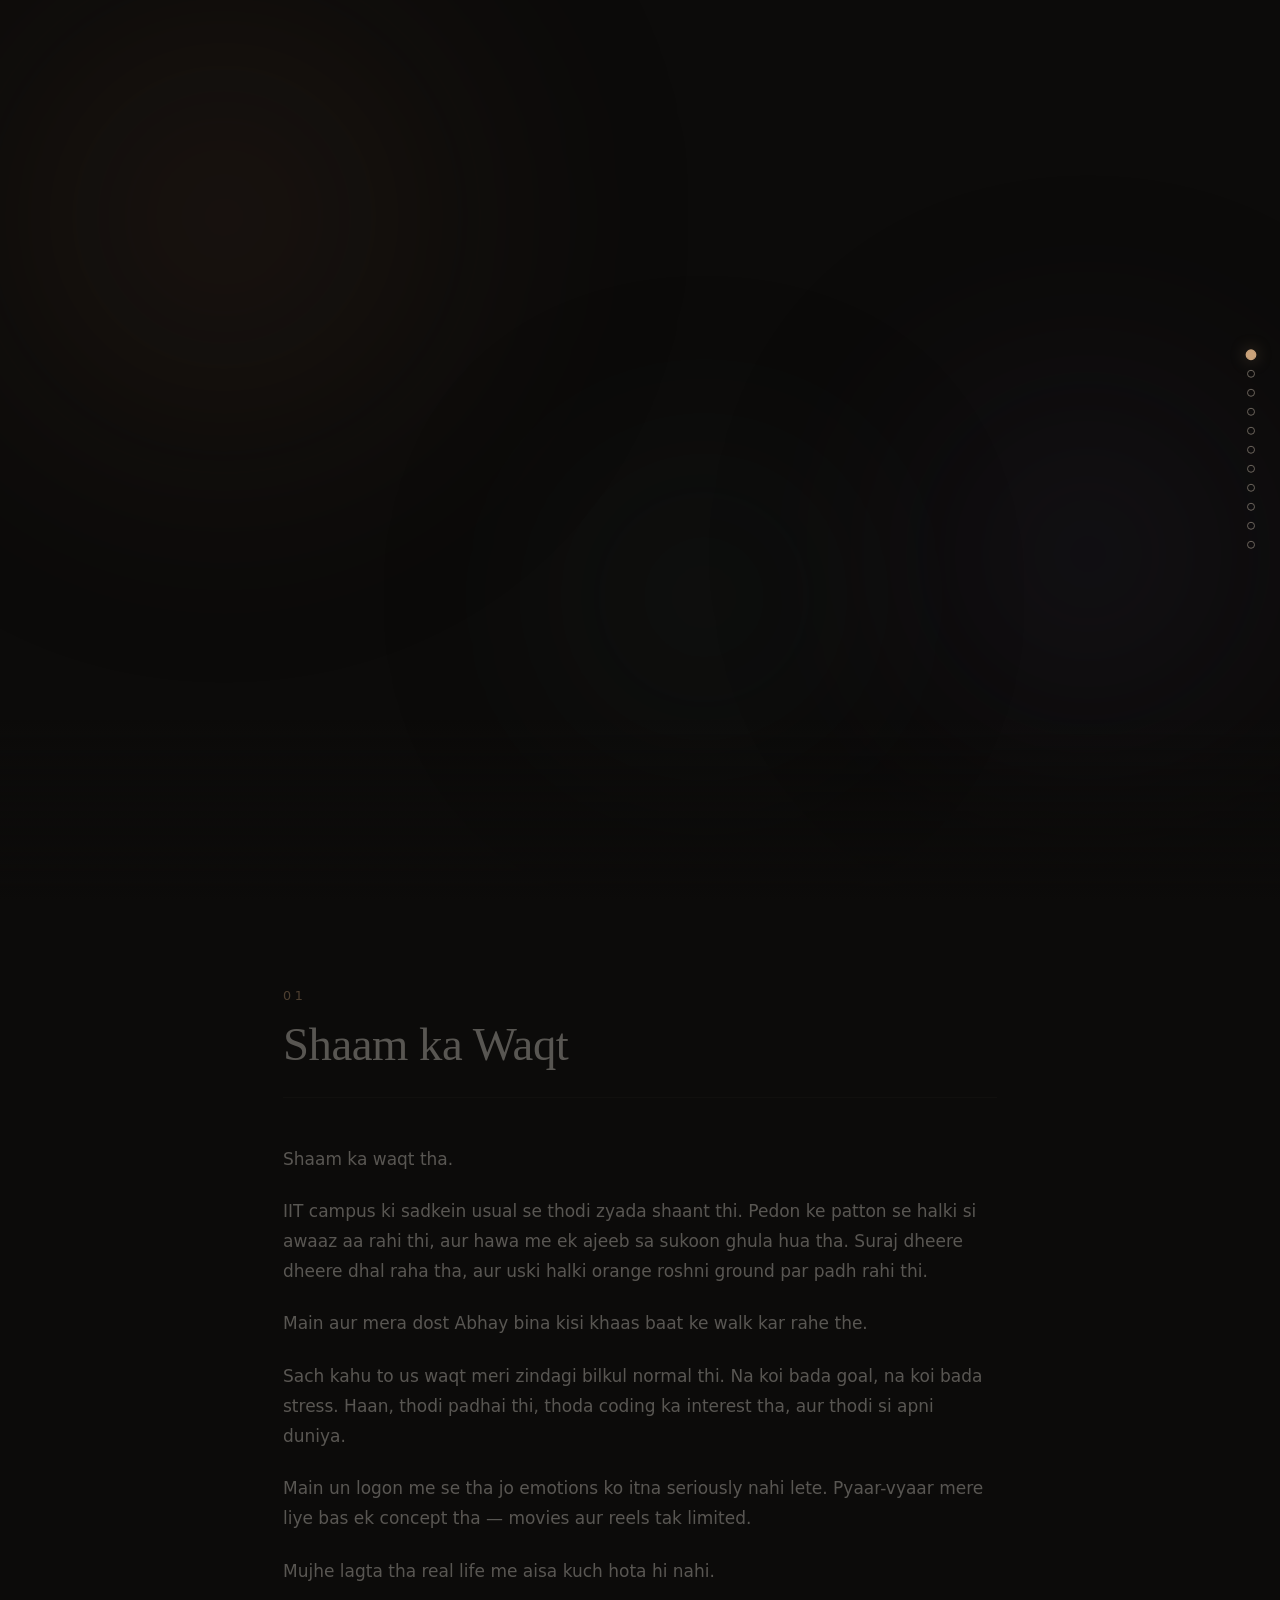
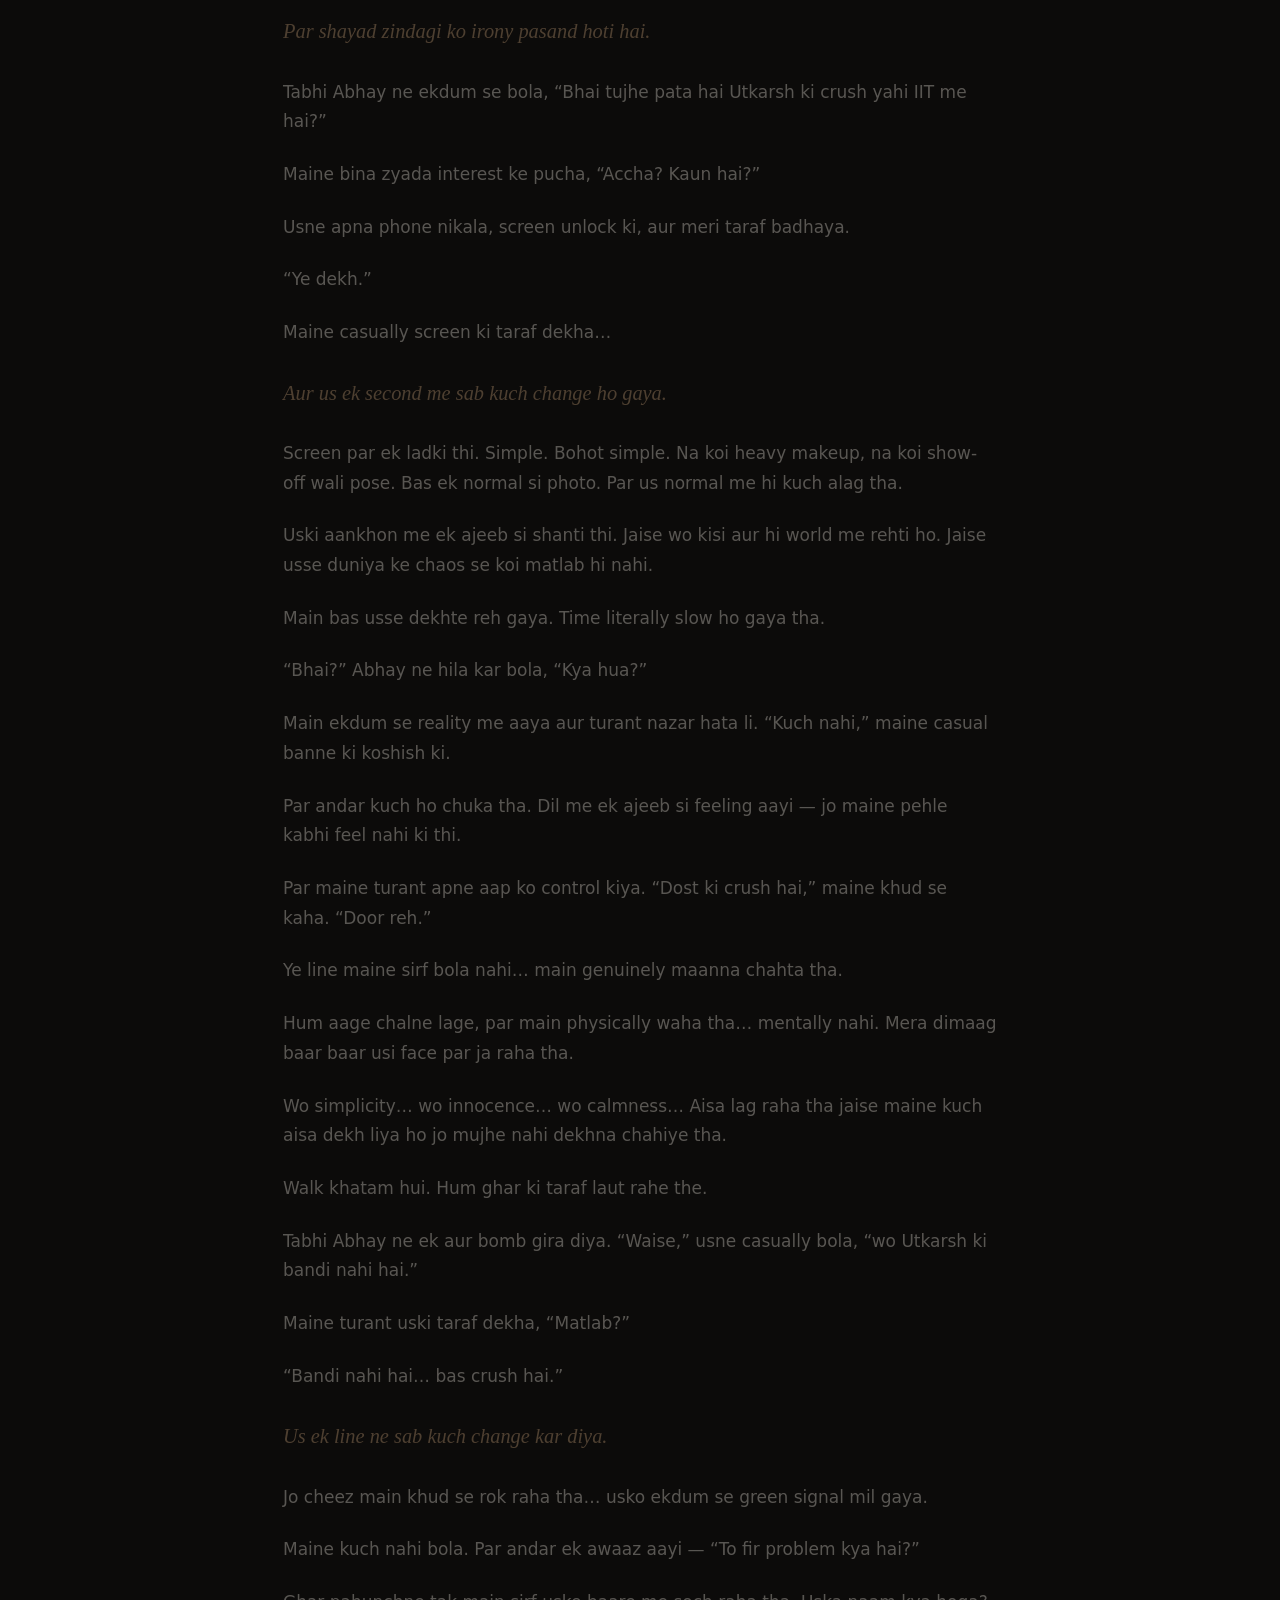
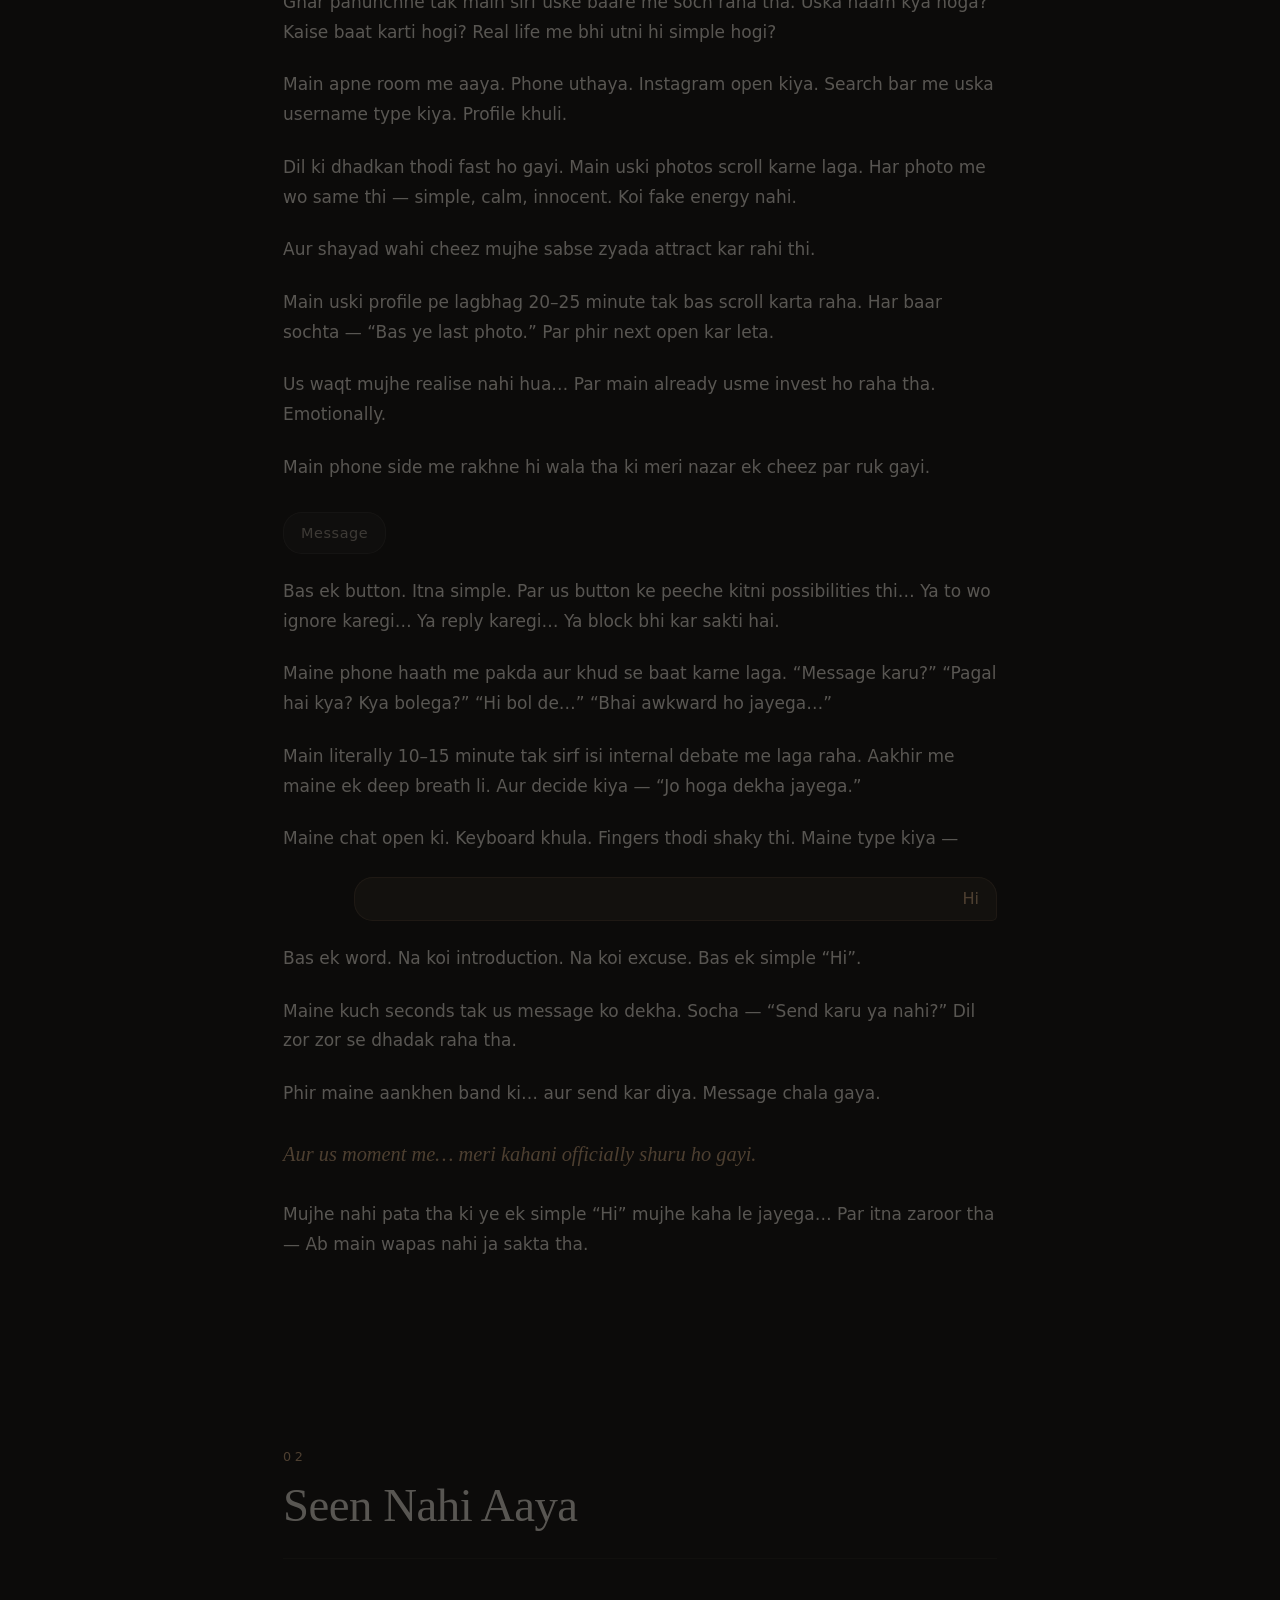
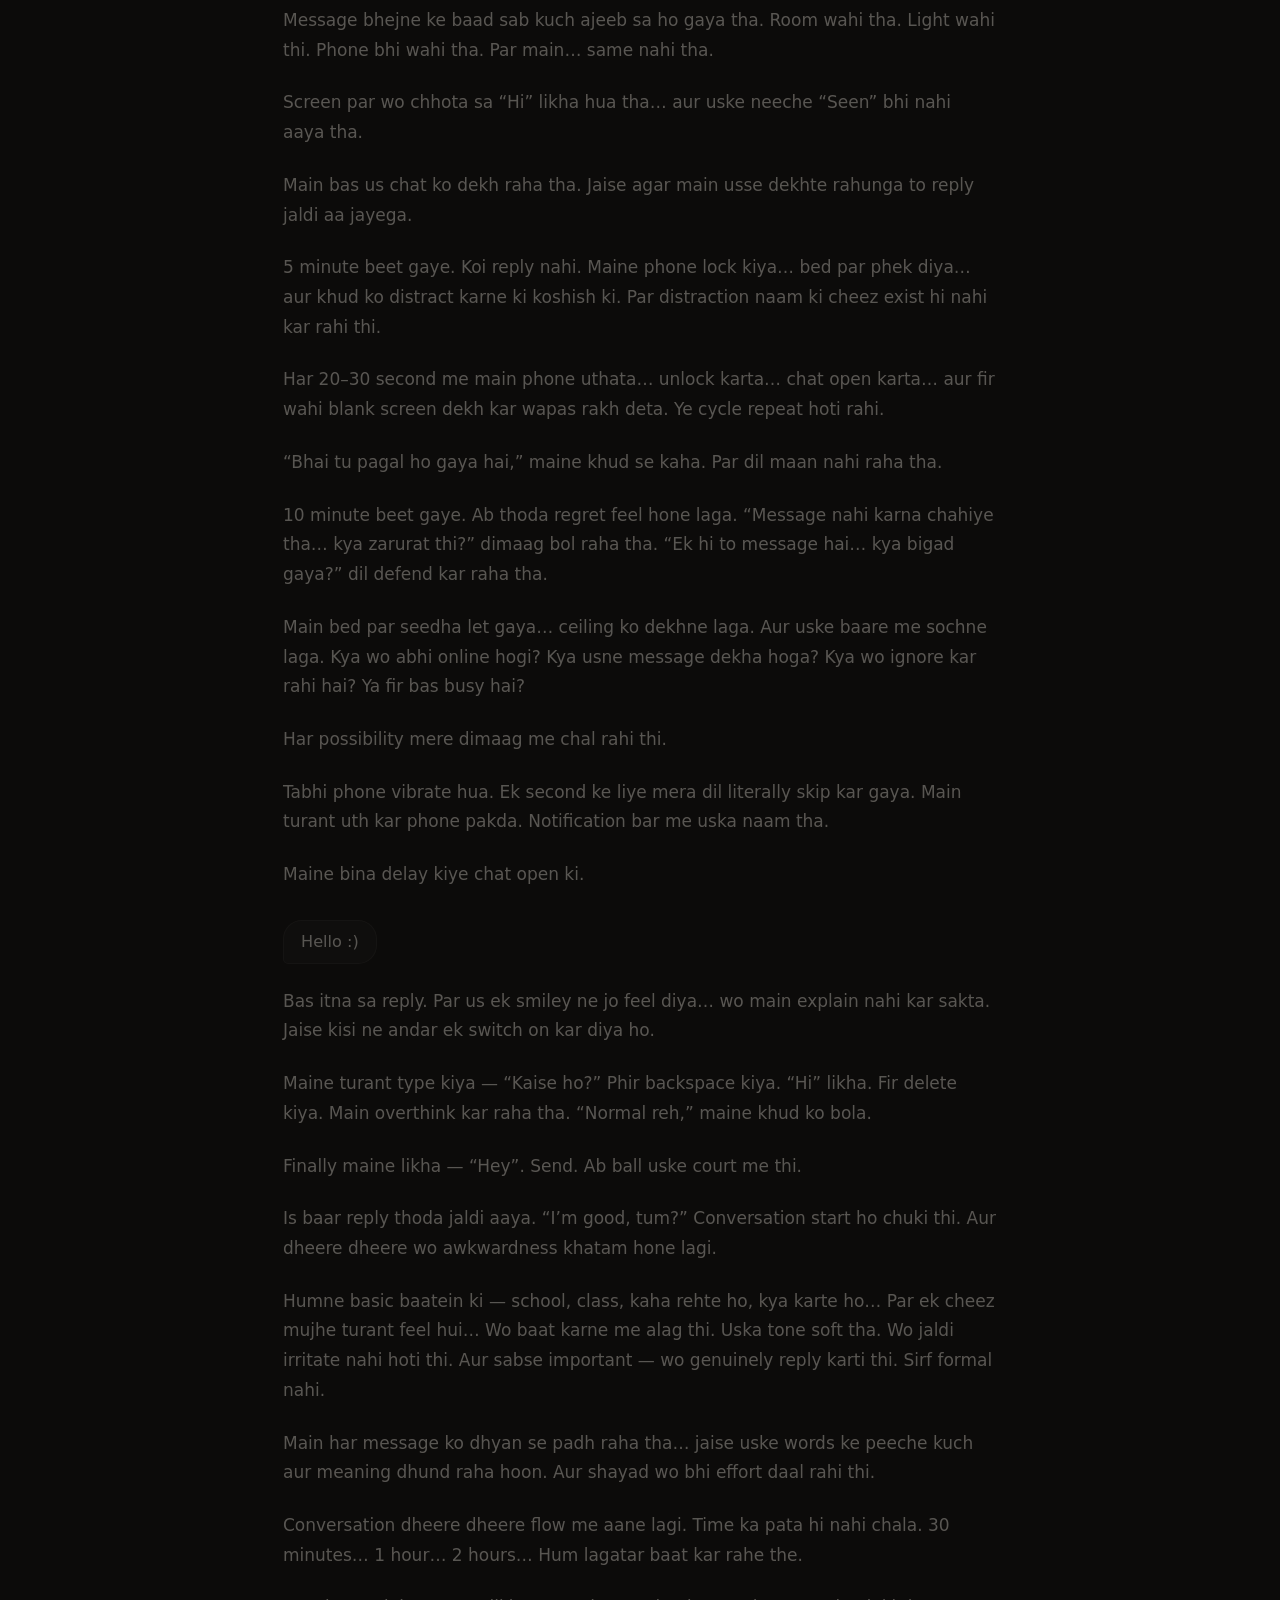
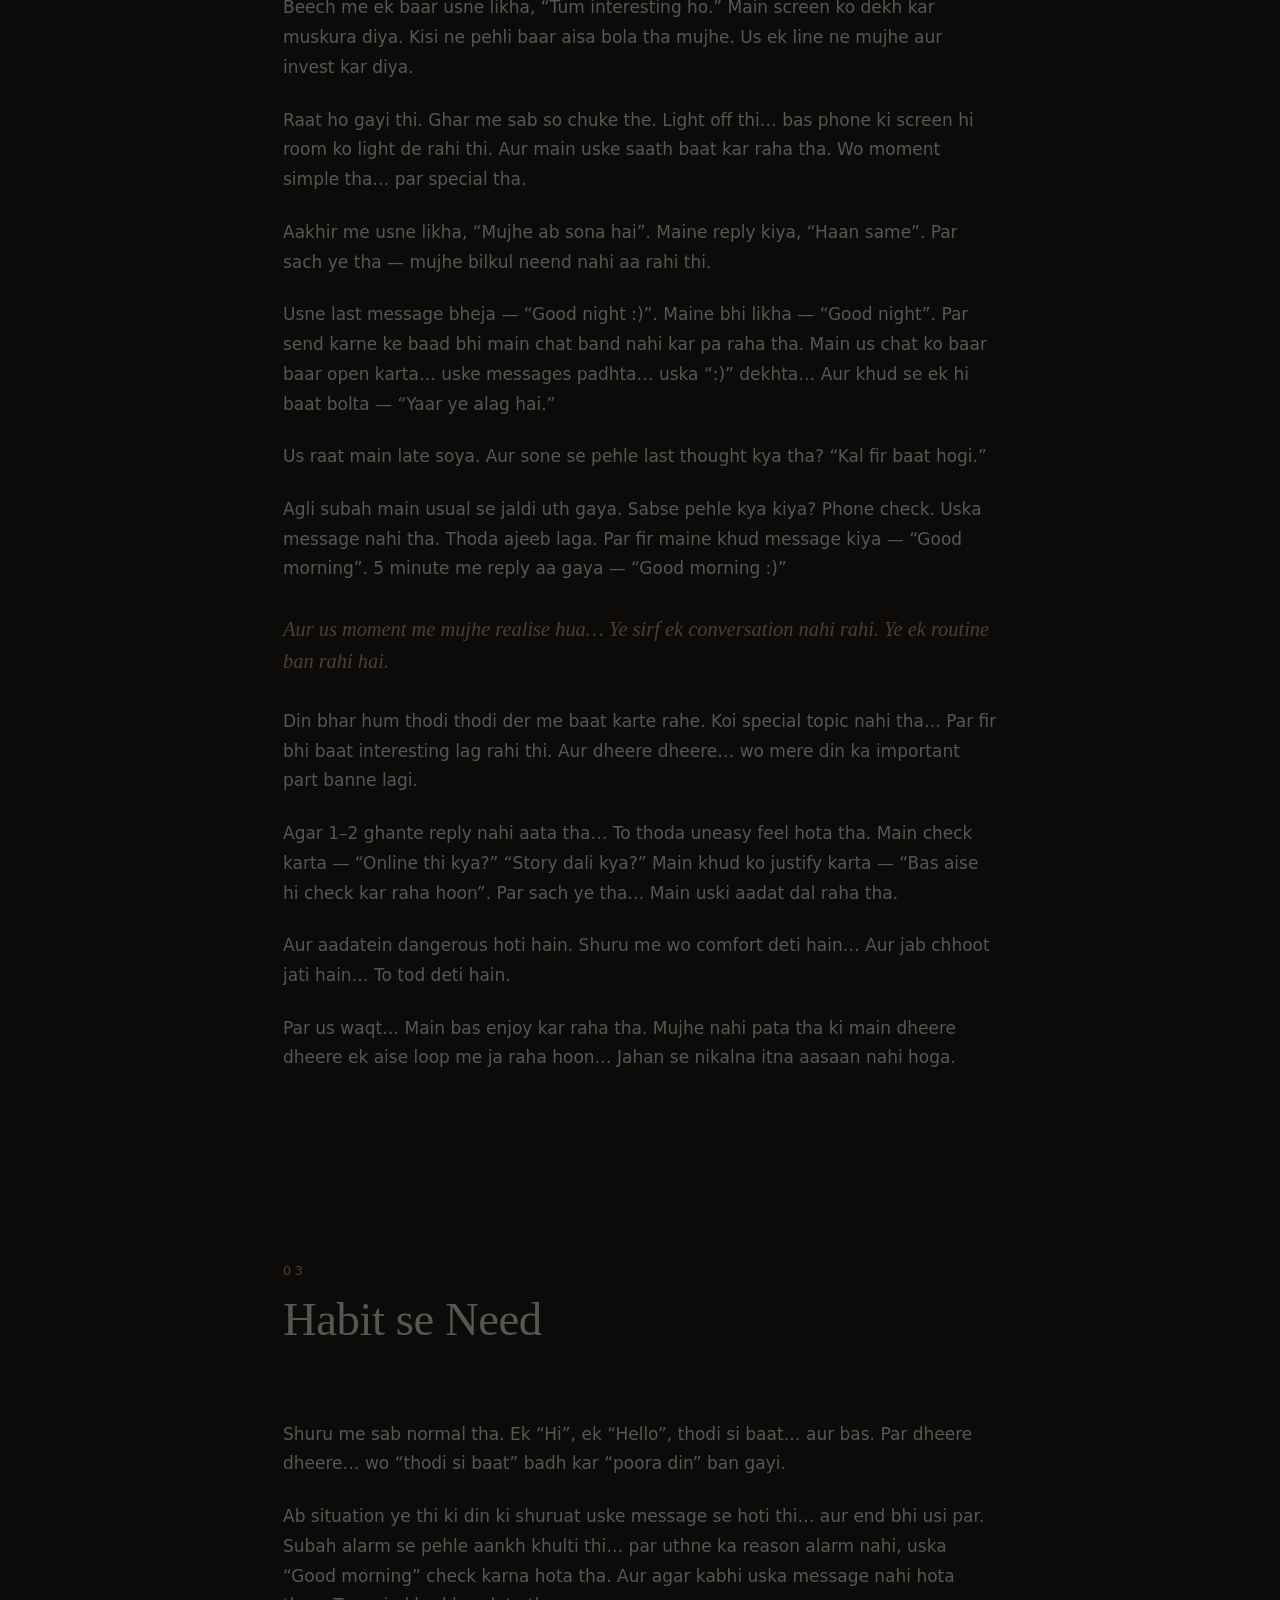
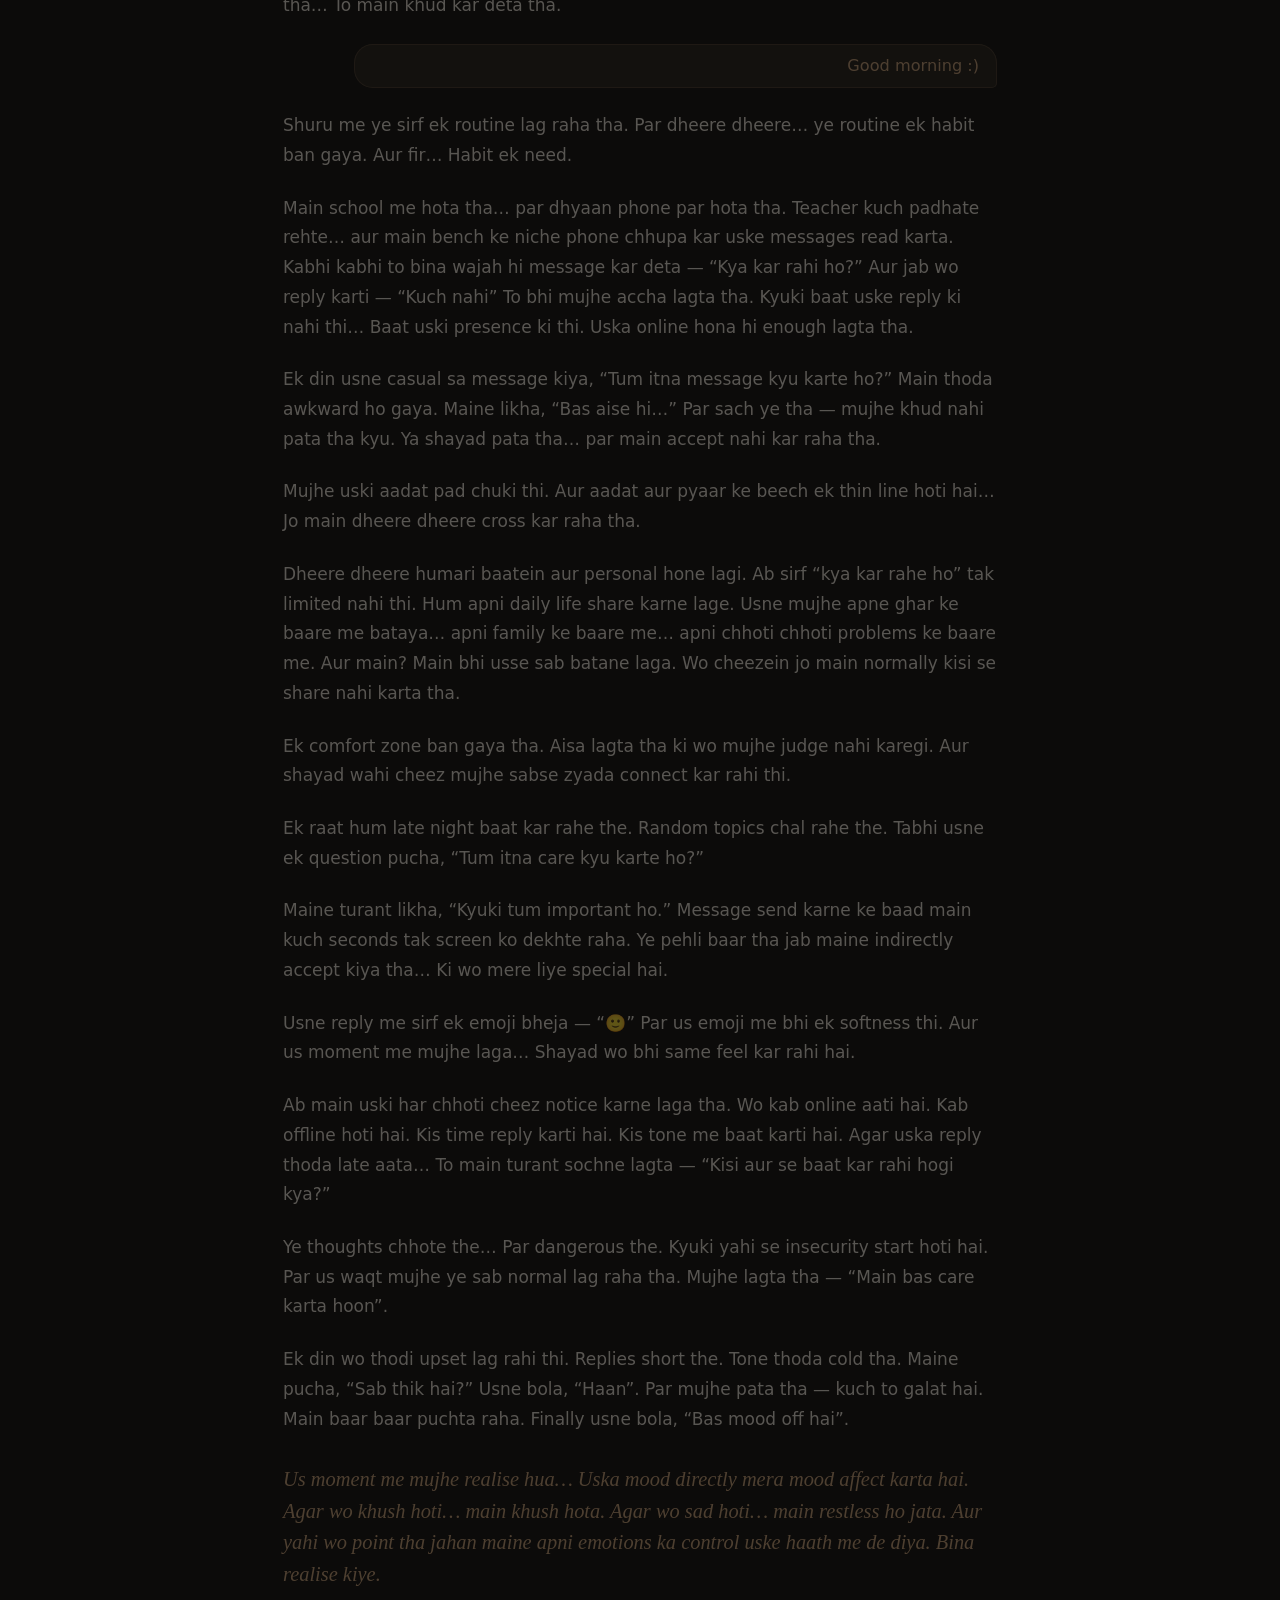
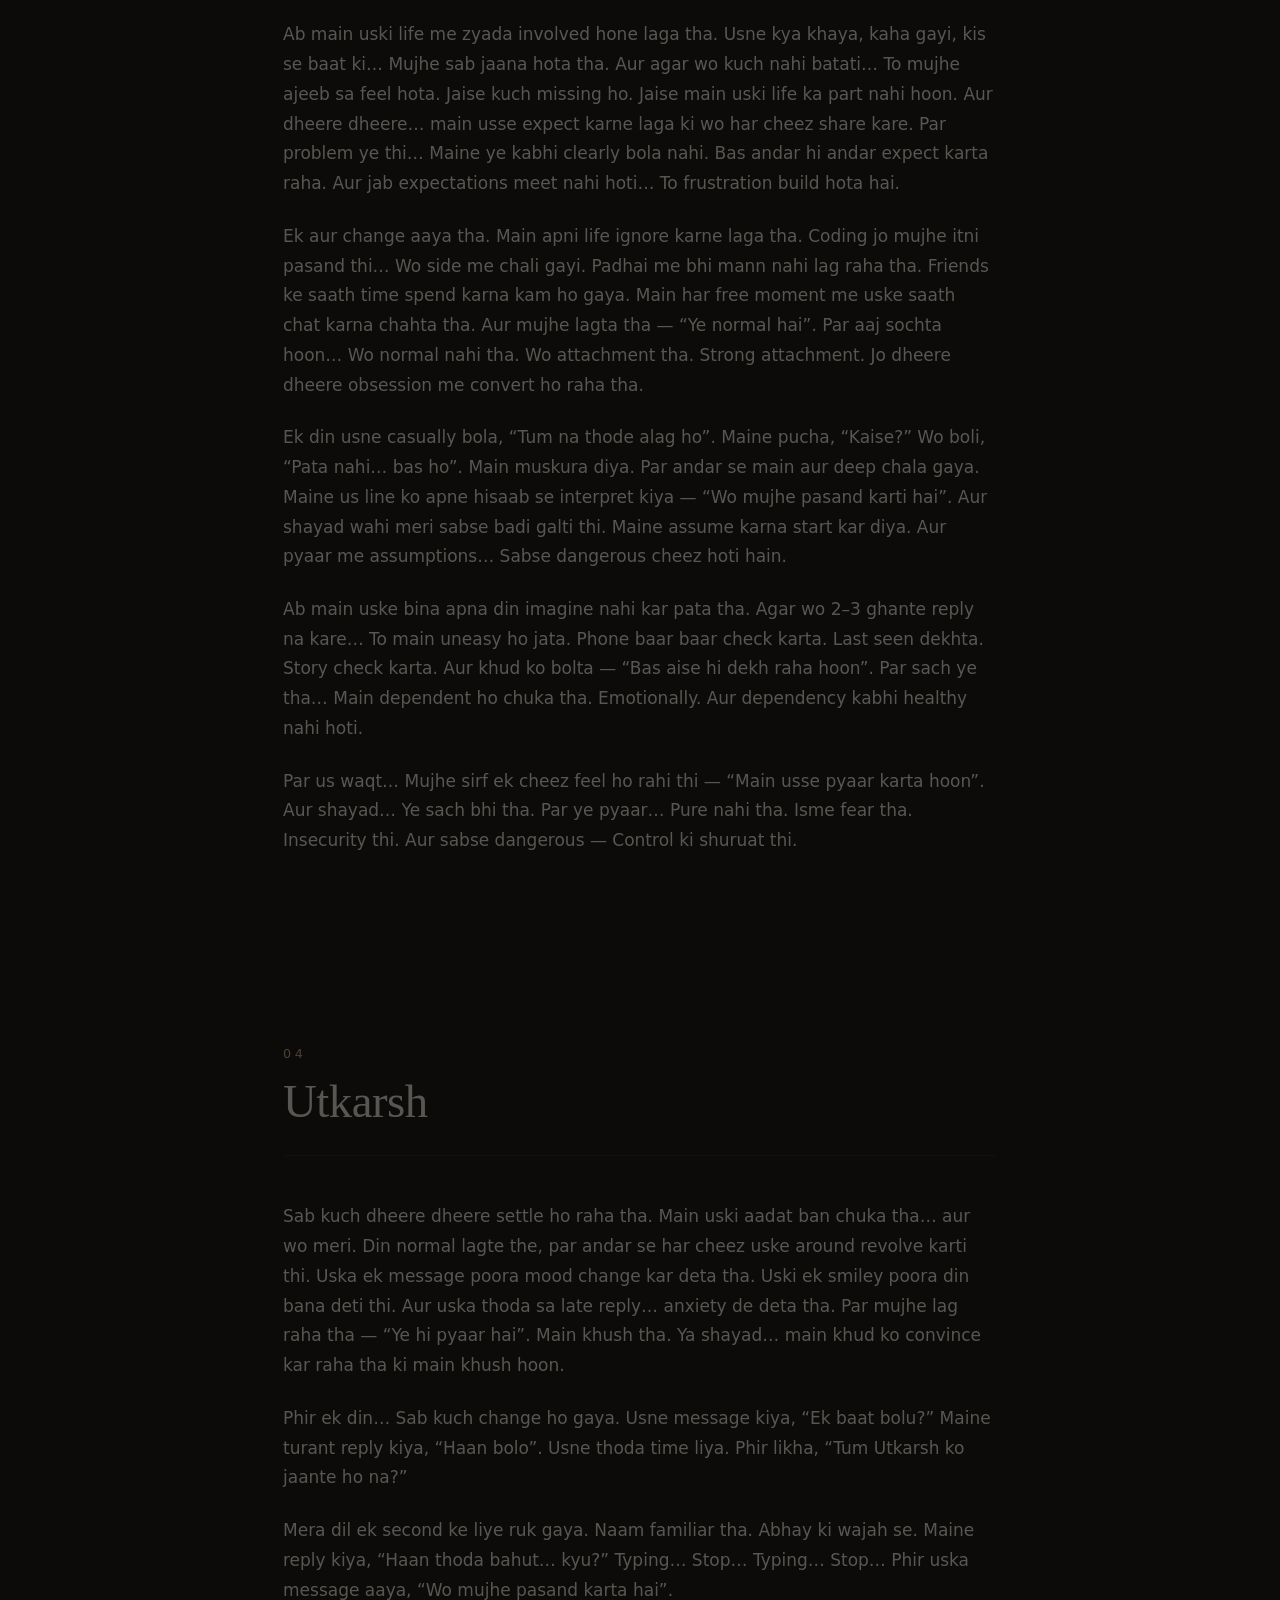
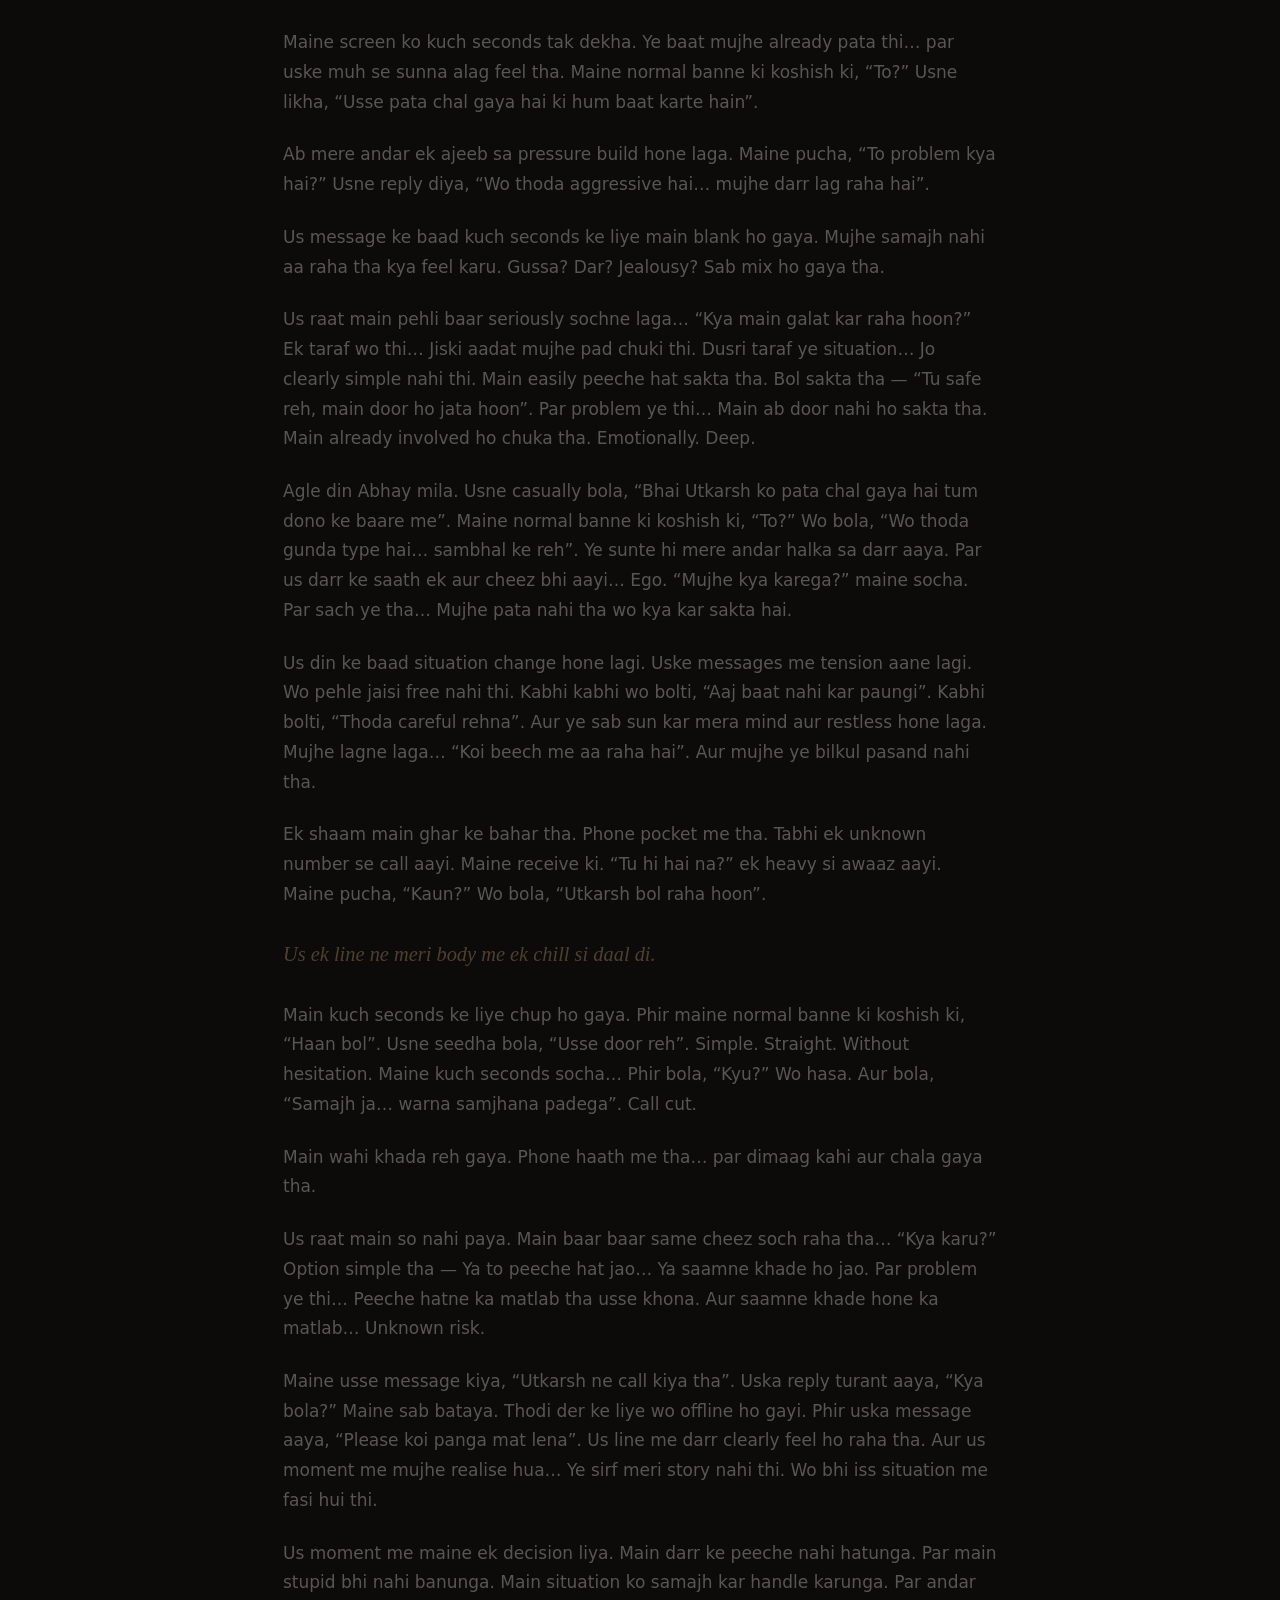
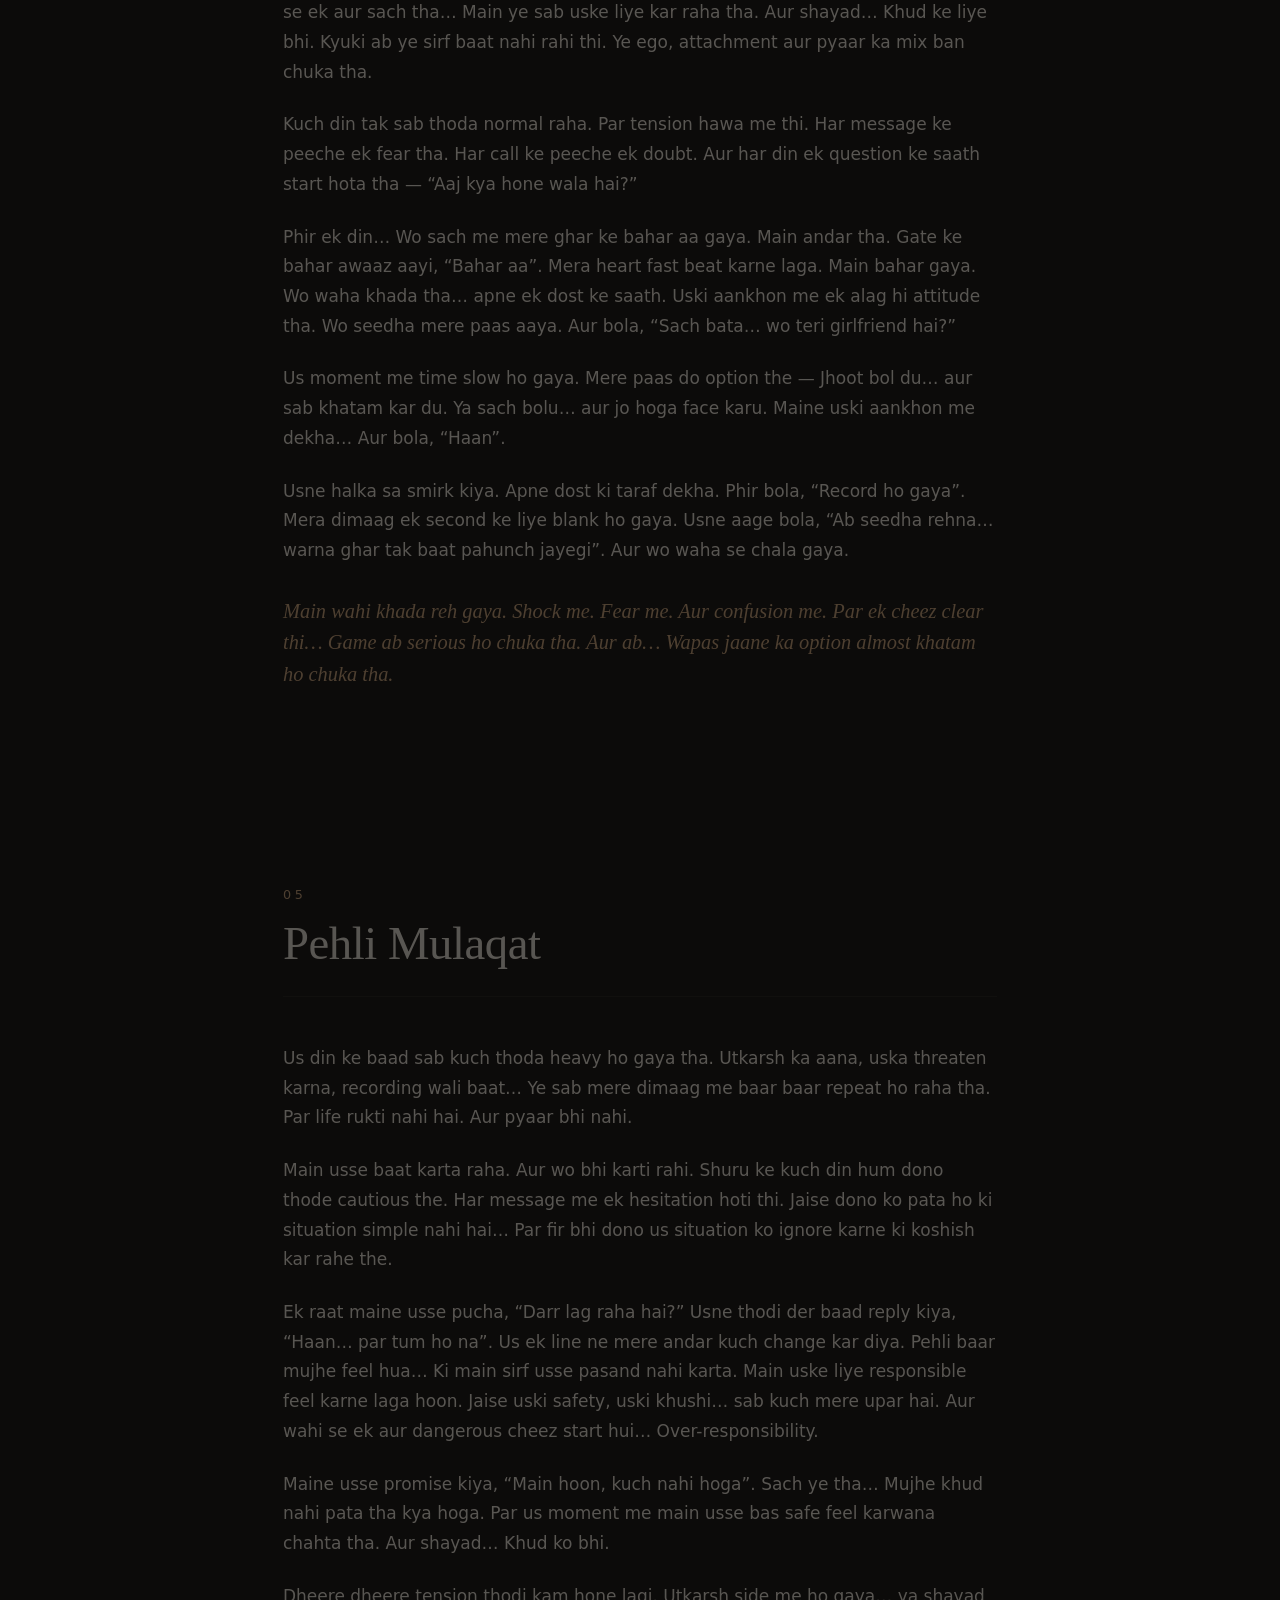
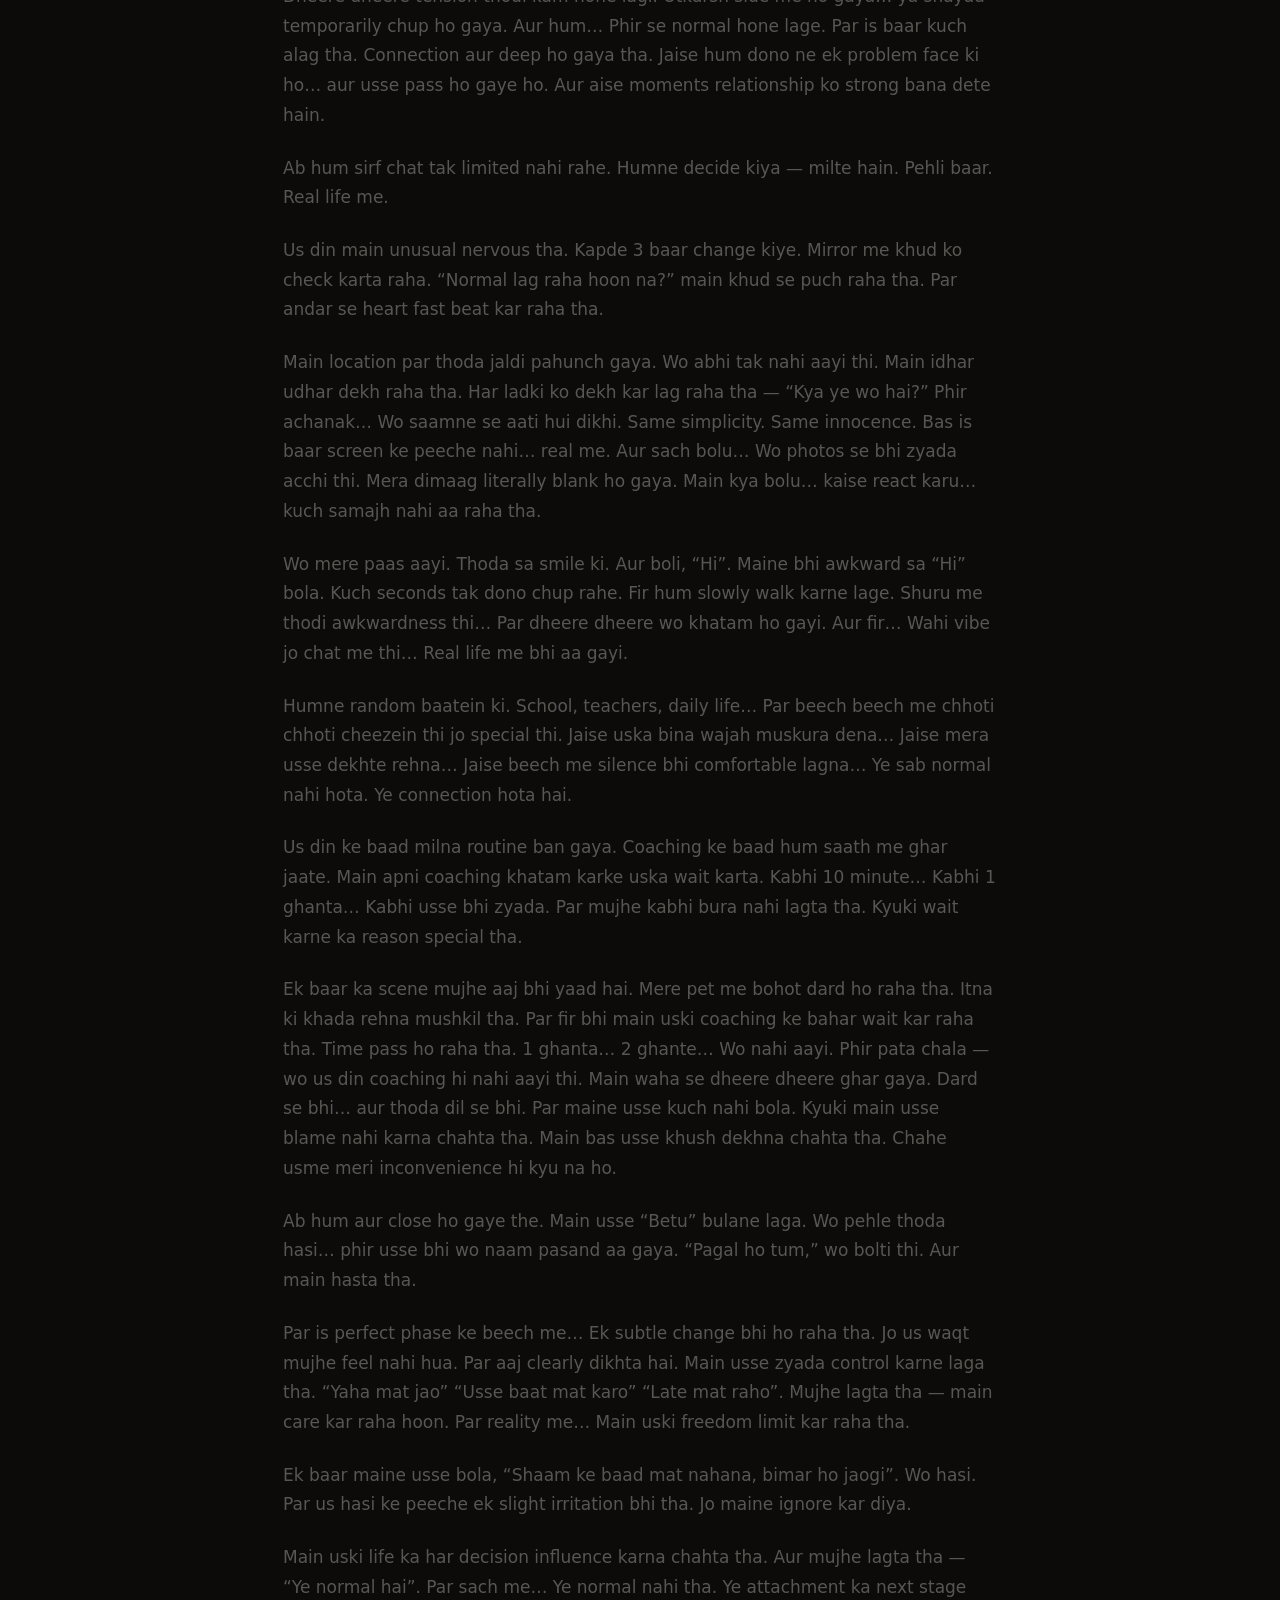
==== commit 71baf0a4: "Update index.html" ====
--- a/index.html
+++ b/index.html
@@ -8,7 +8,7 @@
   <link rel="preconnect" href="https://fonts.googleapis.com" />
   <link rel="preconnect" href="https://fonts.gstatic.com" crossorigin />
   <link href="https://fonts.googleapis.com/css2?family=Cormorant+Garamond:ital,wght@0,400;0,500;0,600;0,700;1,400;1,500&family=DM+Sans:ital,opsz,wght@0,9..40,300;0,9..40,400;0,9..40,500;0,9..40,600;1,9..40,400&display=swap" rel="stylesheet" />
-  <link rel="stylesheet" href="css/styles.css" />
+  <link rel="stylesheet" href="styles.css" />
 </head>
 <body>
   <!-- Ambient background -->
--- a/styles.css
+++ b/styles.css
@@ -0,0 +1,443 @@
+/* ============================================
+   Bas Ek Hi — Love Story Site
+   Intimate · Literary · Unslopped
+   ============================================ */
+
+:root {
+  --bg: #0c0b0a;
+  --bg-elevated: #141210;
+  --text: #e8e2d9;
+  --text-muted: #9a9288;
+  --text-dim: #6b645c;
+  --accent: #c9a27a;
+  --accent-soft: rgba(201, 162, 122, 0.15);
+  --accent-glow: rgba(201, 162, 122, 0.35);
+  --line: rgba(232, 226, 217, 0.08);
+  --msg-sent: rgba(201, 162, 122, 0.12);
+  --msg-received: rgba(255, 255, 255, 0.05);
+  --font-display: "Cormorant Garamond", Georgia, serif;
+  --font-body: "DM Sans", system-ui, sans-serif;
+  --ease: cubic-bezier(0.22, 1, 0.36, 1);
+  --max-w: 42rem;
+}
+
+*,
+*::before,
+*::after {
+  box-sizing: border-box;
+  margin: 0;
+  padding: 0;
+}
+
+html {
+  scroll-behavior: smooth;
+  font-size: 17px;
+}
+
+@media (max-width: 640px) {
+  html { font-size: 16px; }
+}
+
+body {
+  font-family: var(--font-body);
+  background: var(--bg);
+  color: var(--text);
+  line-height: 1.75;
+  overflow-x: hidden;
+  -webkit-font-smoothing: antialiased;
+}
+
+/* Ambient orbs */
+.bg-ambient {
+  position: fixed;
+  inset: 0;
+  pointer-events: none;
+  z-index: 0;
+  overflow: hidden;
+}
+
+.orb {
+  position: absolute;
+  border-radius: 50%;
+  filter: blur(100px);
+  opacity: 0.35;
+  will-change: transform;
+}
+
+.orb-1 {
+  width: 55vw;
+  height: 55vw;
+  background: radial-gradient(circle, #3d2a1f 0%, transparent 70%);
+  top: -15%;
+  left: -10%;
+  animation: drift 28s ease-in-out infinite alternate;
+}
+
+.orb-2 {
+  width: 40vw;
+  height: 40vw;
+  background: radial-gradient(circle, #2a2438 0%, transparent 70%);
+  bottom: 10%;
+  right: -5%;
+  animation: drift 36s ease-in-out infinite alternate-reverse;
+}
+
+.orb-3 {
+  width: 30vw;
+  height: 30vw;
+  background: radial-gradient(circle, #1f2a2a 0%, transparent 70%);
+  top: 45%;
+  left: 40%;
+  animation: drift 42s ease-in-out infinite alternate;
+}
+
+@keyframes drift {
+  0% { transform: translate(0, 0) scale(1); }
+  100% { transform: translate(4%, 6%) scale(1.08); }
+}
+
+/* Progress */
+.progress-track {
+  position: fixed;
+  top: 0;
+  left: 0;
+  width: 100%;
+  height: 2px;
+  background: transparent;
+  z-index: 100;
+}
+
+.progress-fill {
+  height: 100%;
+  width: 0%;
+  background: linear-gradient(90deg, var(--accent), #e8c9a8);
+  transition: width 0.12s linear;
+}
+
+/* Side nav */
+.chapter-nav {
+  position: fixed;
+  right: 1.5rem;
+  top: 50%;
+  transform: translateY(-50%);
+  display: flex;
+  flex-direction: column;
+  gap: 0.65rem;
+  z-index: 50;
+}
+
+.nav-dot {
+  width: 8px;
+  height: 8px;
+  border-radius: 50%;
+  border: 1px solid var(--text-dim);
+  background: transparent;
+  cursor: pointer;
+  padding: 0;
+  transition: all 0.3s var(--ease);
+  position: relative;
+}
+
+.nav-dot:hover,
+.nav-dot.active {
+  background: var(--accent);
+  border-color: var(--accent);
+  transform: scale(1.35);
+  box-shadow: 0 0 12px var(--accent-glow);
+}
+
+.nav-dot::after {
+  content: attr(aria-label);
+  position: absolute;
+  right: 18px;
+  top: 50%;
+  transform: translateY(-50%);
+  font-size: 0.7rem;
+  letter-spacing: 0.04em;
+  color: var(--text-muted);
+  white-space: nowrap;
+  opacity: 0;
+  pointer-events: none;
+  transition: opacity 0.25s;
+  font-family: var(--font-body);
+}
+
+.nav-dot:hover::after {
+  opacity: 1;
+}
+
+@media (max-width: 900px) {
+  .chapter-nav { display: none; }
+}
+
+/* Hero */
+.hero {
+  position: relative;
+  min-height: 100vh;
+  display: flex;
+  align-items: center;
+  justify-content: center;
+  text-align: center;
+  padding: 2rem 1.5rem;
+  z-index: 1;
+}
+
+.hero-content {
+  max-width: 36rem;
+}
+
+.hero-kicker {
+  font-size: 0.8rem;
+  letter-spacing: 0.22em;
+  text-transform: uppercase;
+  color: var(--accent);
+  margin-bottom: 1.75rem;
+  font-weight: 500;
+}
+
+.hero-title {
+  font-family: var(--font-display);
+  font-weight: 500;
+  font-size: clamp(3.5rem, 12vw, 6.5rem);
+  line-height: 0.95;
+  letter-spacing: -0.02em;
+  margin-bottom: 1.5rem;
+}
+
+.hero-title .line {
+  display: block;
+}
+
+.hero-sub {
+  font-size: 1.05rem;
+  color: var(--text-muted);
+  line-height: 1.65;
+  margin-bottom: 2.75rem;
+  font-weight: 400;
+}
+
+.scroll-cue {
+  display: inline-flex;
+  align-items: center;
+  gap: 0.6rem;
+  background: transparent;
+  border: 1px solid var(--line);
+  color: var(--text-muted);
+  font-family: var(--font-body);
+  font-size: 0.85rem;
+  letter-spacing: 0.06em;
+  padding: 0.85rem 1.4rem;
+  border-radius: 999px;
+  cursor: pointer;
+  transition: all 0.35s var(--ease);
+}
+
+.scroll-cue:hover {
+  border-color: var(--accent);
+  color: var(--accent);
+  background: var(--accent-soft);
+}
+
+.scroll-cue svg {
+  transition: transform 0.35s var(--ease);
+}
+
+.scroll-cue:hover svg {
+  transform: translateY(3px);
+}
+
+.hero-fade {
+  position: absolute;
+  bottom: 0;
+  left: 0;
+  right: 0;
+  height: 180px;
+  background: linear-gradient(to top, var(--bg), transparent);
+  pointer-events: none;
+}
+
+/* Reveal animation */
+.reveal {
+  opacity: 0;
+  transform: translateY(28px);
+  transition: opacity 0.9s var(--ease), transform 0.9s var(--ease);
+}
+
+.reveal.visible {
+  opacity: 1;
+  transform: translateY(0);
+}
+
+.delay-1 { transition-delay: 0.12s; }
+.delay-2 { transition-delay: 0.24s; }
+.delay-3 { transition-delay: 0.38s; }
+
+/* Chapters */
+.chapter {
+  position: relative;
+  z-index: 1;
+  padding: 5rem 1.5rem 6rem;
+}
+
+.chapter-inner {
+  max-width: var(--max-w);
+  margin: 0 auto;
+}
+
+.chapter-meta {
+  margin-bottom: 2.75rem;
+  padding-bottom: 1.5rem;
+  border-bottom: 1px solid var(--line);
+}
+
+.chapter-num {
+  display: block;
+  font-size: 0.75rem;
+  letter-spacing: 0.28em;
+  color: var(--accent);
+  margin-bottom: 0.6rem;
+  font-weight: 500;
+}
+
+.chapter-title {
+  font-family: var(--font-display);
+  font-size: clamp(2rem, 5vw, 2.75rem);
+  font-weight: 500;
+  letter-spacing: -0.01em;
+  line-height: 1.15;
+  color: var(--text);
+}
+
+.chapter-body p {
+  margin-bottom: 1.35rem;
+  color: var(--text);
+  font-weight: 400;
+}
+
+.chapter-body p:last-child {
+  margin-bottom: 0;
+}
+
+.highlight {
+  color: var(--accent) !important;
+  font-family: var(--font-display);
+  font-size: 1.2rem;
+  font-style: italic;
+  line-height: 1.55;
+  padding: 0.4rem 0;
+}
+
+.highlight.big {
+  font-size: clamp(1.45rem, 4vw, 1.85rem);
+  text-align: center;
+  display: block;
+  margin: 2.5rem 0;
+  padding: 1.5rem 1rem;
+  border-top: 1px solid var(--line);
+  border-bottom: 1px solid var(--line);
+}
+
+.highlight.final {
+  margin-top: 3rem;
+}
+
+/* Message bubbles */
+.msg-bubble {
+  display: inline-block;
+  font-family: var(--font-body);
+  font-size: 0.95rem;
+  padding: 0.55rem 1rem;
+  border-radius: 1.1rem;
+  margin: 0.4rem 0 1.1rem;
+  max-width: 90%;
+  line-height: 1.45;
+}
+
+.msg-bubble.sent {
+  background: var(--msg-sent);
+  border: 1px solid rgba(201, 162, 122, 0.2);
+  color: var(--accent);
+  margin-left: auto;
+  display: block;
+  text-align: right;
+  border-bottom-right-radius: 0.3rem;
+}
+
+.msg-bubble.received {
+  background: var(--msg-received);
+  border: 1px solid var(--line);
+  color: var(--text);
+  border-bottom-left-radius: 0.3rem;
+}
+
+.msg-bubble:not(.sent):not(.received) {
+  background: var(--msg-received);
+  border: 1px solid var(--line);
+  color: var(--text-muted);
+  letter-spacing: 0.04em;
+  font-size: 0.85rem;
+}
+
+/* Footer */
+.site-footer {
+  position: relative;
+  z-index: 1;
+  padding: 6rem 1.5rem 5rem;
+  text-align: center;
+  border-top: 1px solid var(--line);
+}
+
+.footer-inner {
+  max-width: 28rem;
+  margin: 0 auto;
+}
+
+.footer-quote {
+  font-family: var(--font-display);
+  font-size: 1.35rem;
+  font-style: italic;
+  color: var(--text-muted);
+  line-height: 1.5;
+  margin-bottom: 1.75rem;
+}
+
+.footer-credit {
+  font-size: 0.75rem;
+  letter-spacing: 0.12em;
+  text-transform: uppercase;
+  color: var(--text-dim);
+}
+
+/* Chapter entrance */
+.chapter {
+  opacity: 0.35;
+  transition: opacity 0.7s var(--ease);
+}
+
+.chapter.in-view {
+  opacity: 1;
+}
+
+/* Selection */
+::selection {
+  background: var(--accent-soft);
+  color: var(--text);
+}
+
+/* Scrollbar */
+::-webkit-scrollbar {
+  width: 6px;
+}
+
+::-webkit-scrollbar-track {
+  background: var(--bg);
+}
+
+::-webkit-scrollbar-thumb {
+  background: var(--text-dim);
+  border-radius: 3px;
+}
+
+::-webkit-scrollbar-thumb:hover {
+  background: var(--text-muted);
+}
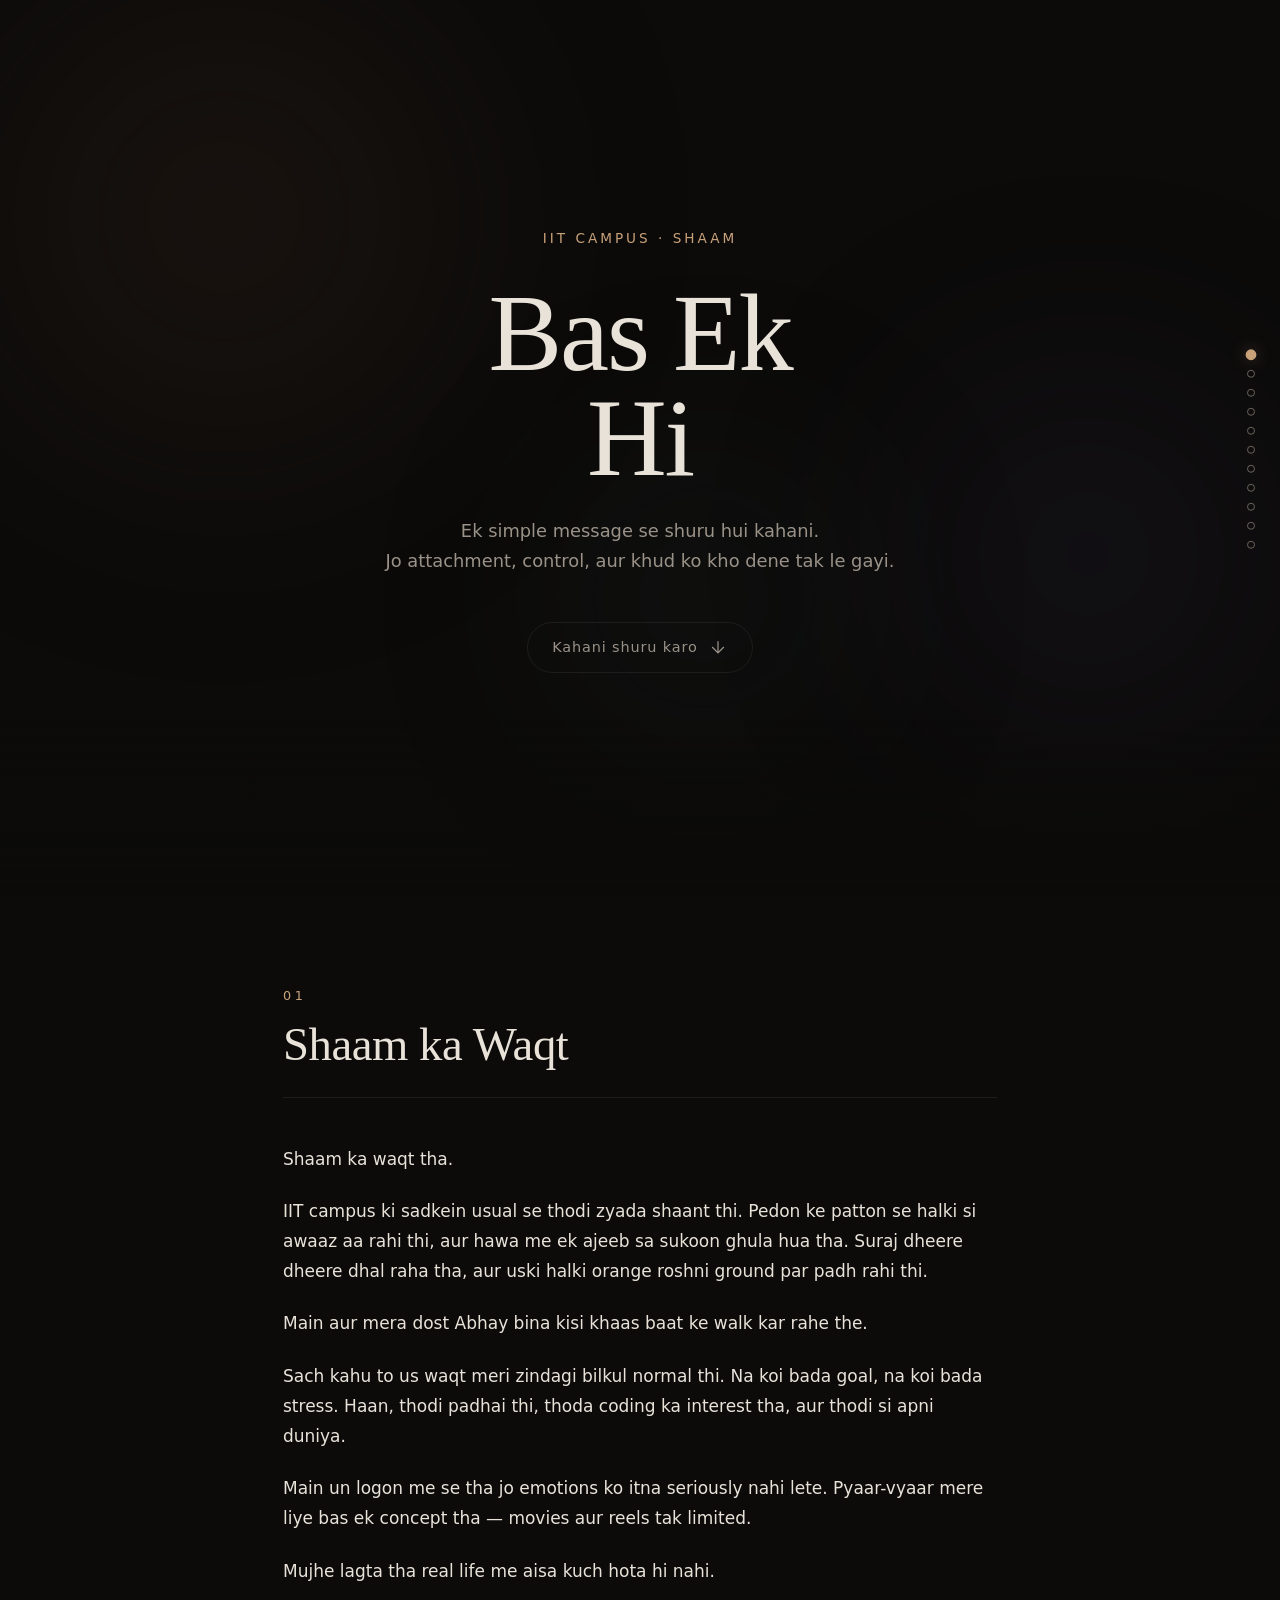
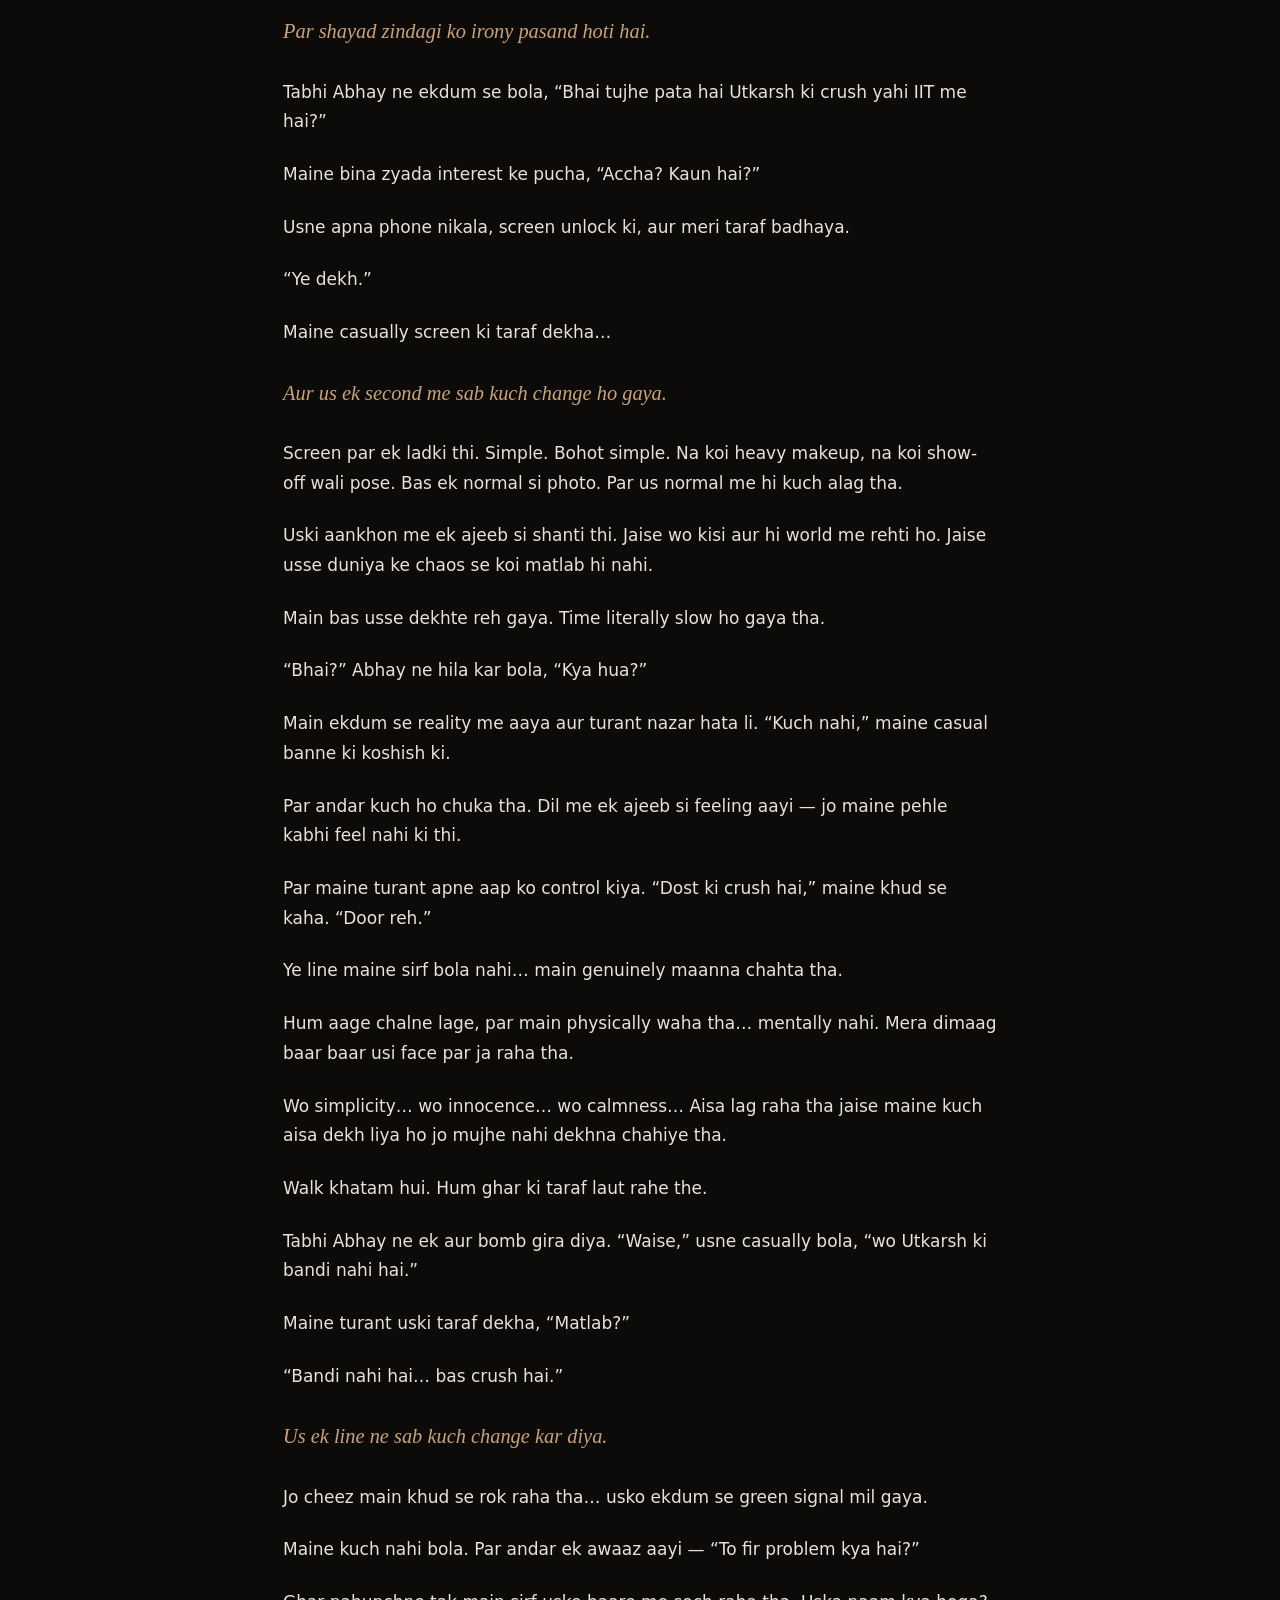
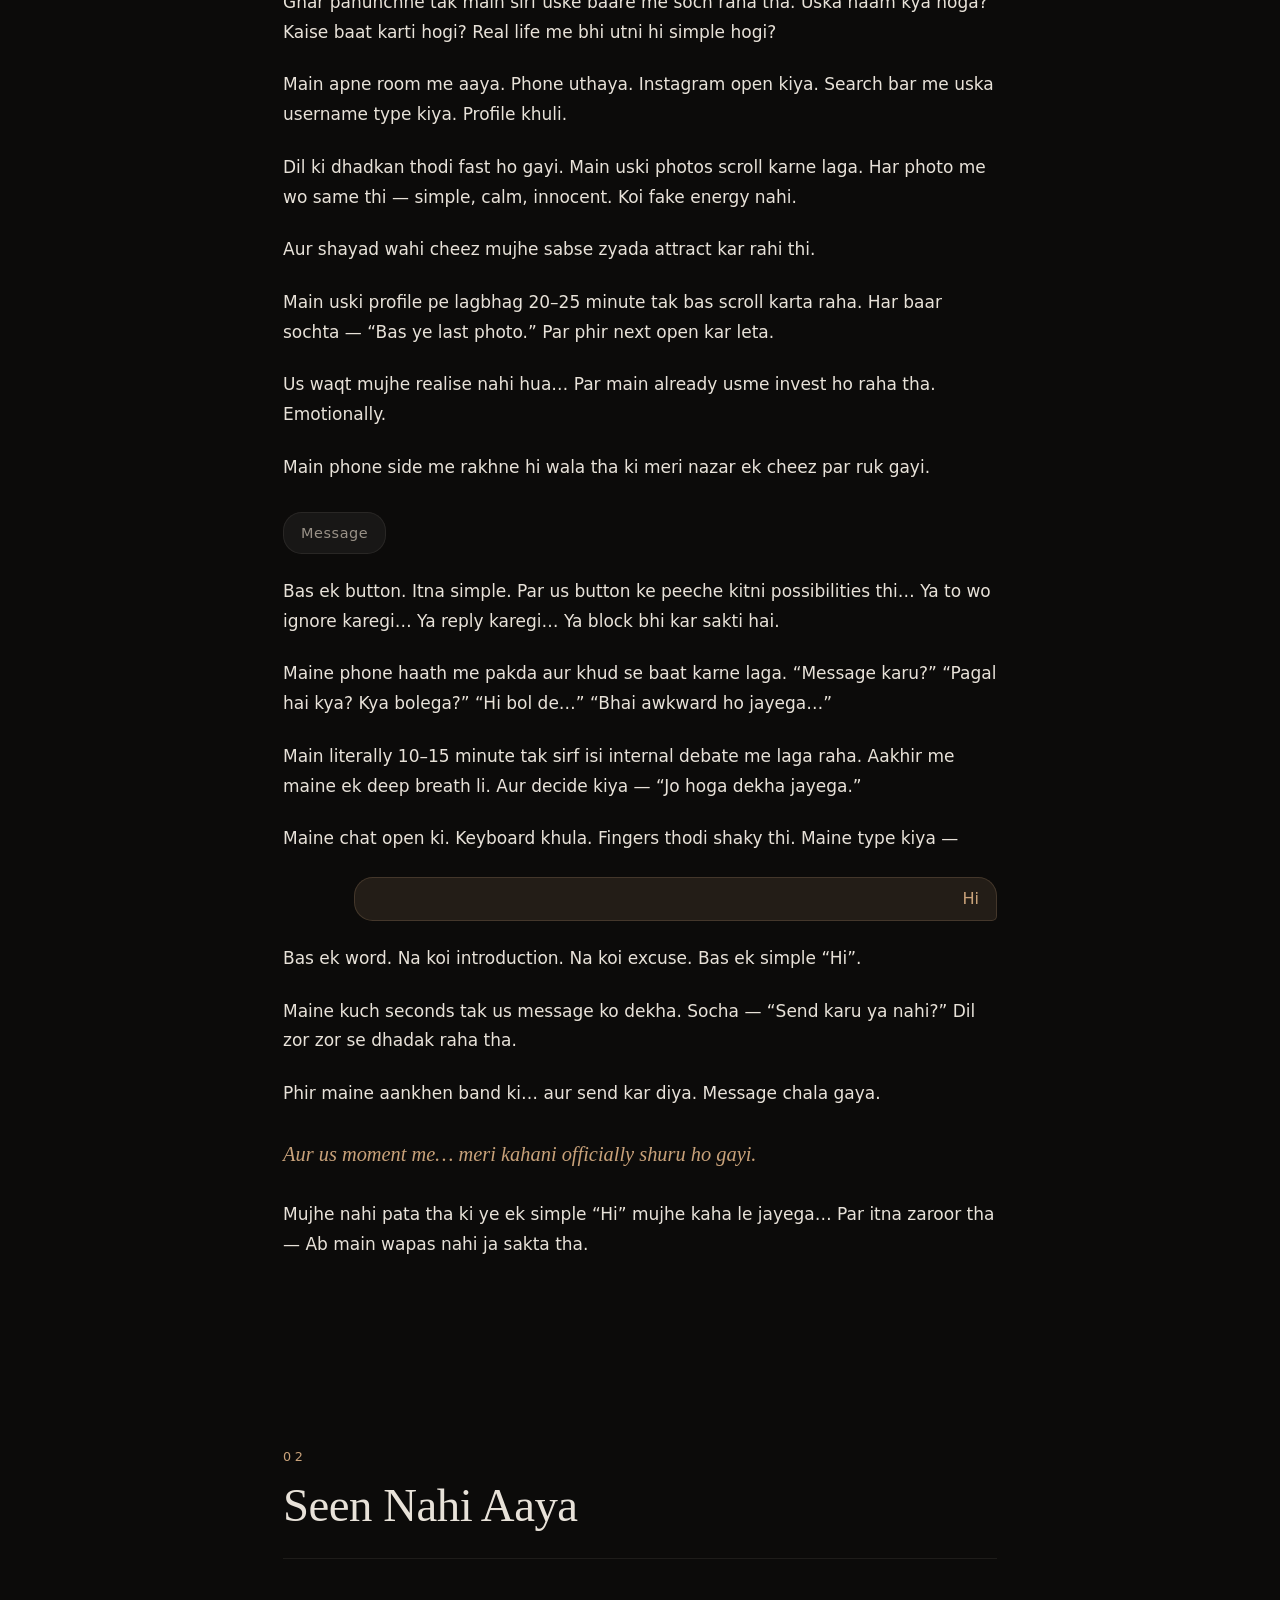
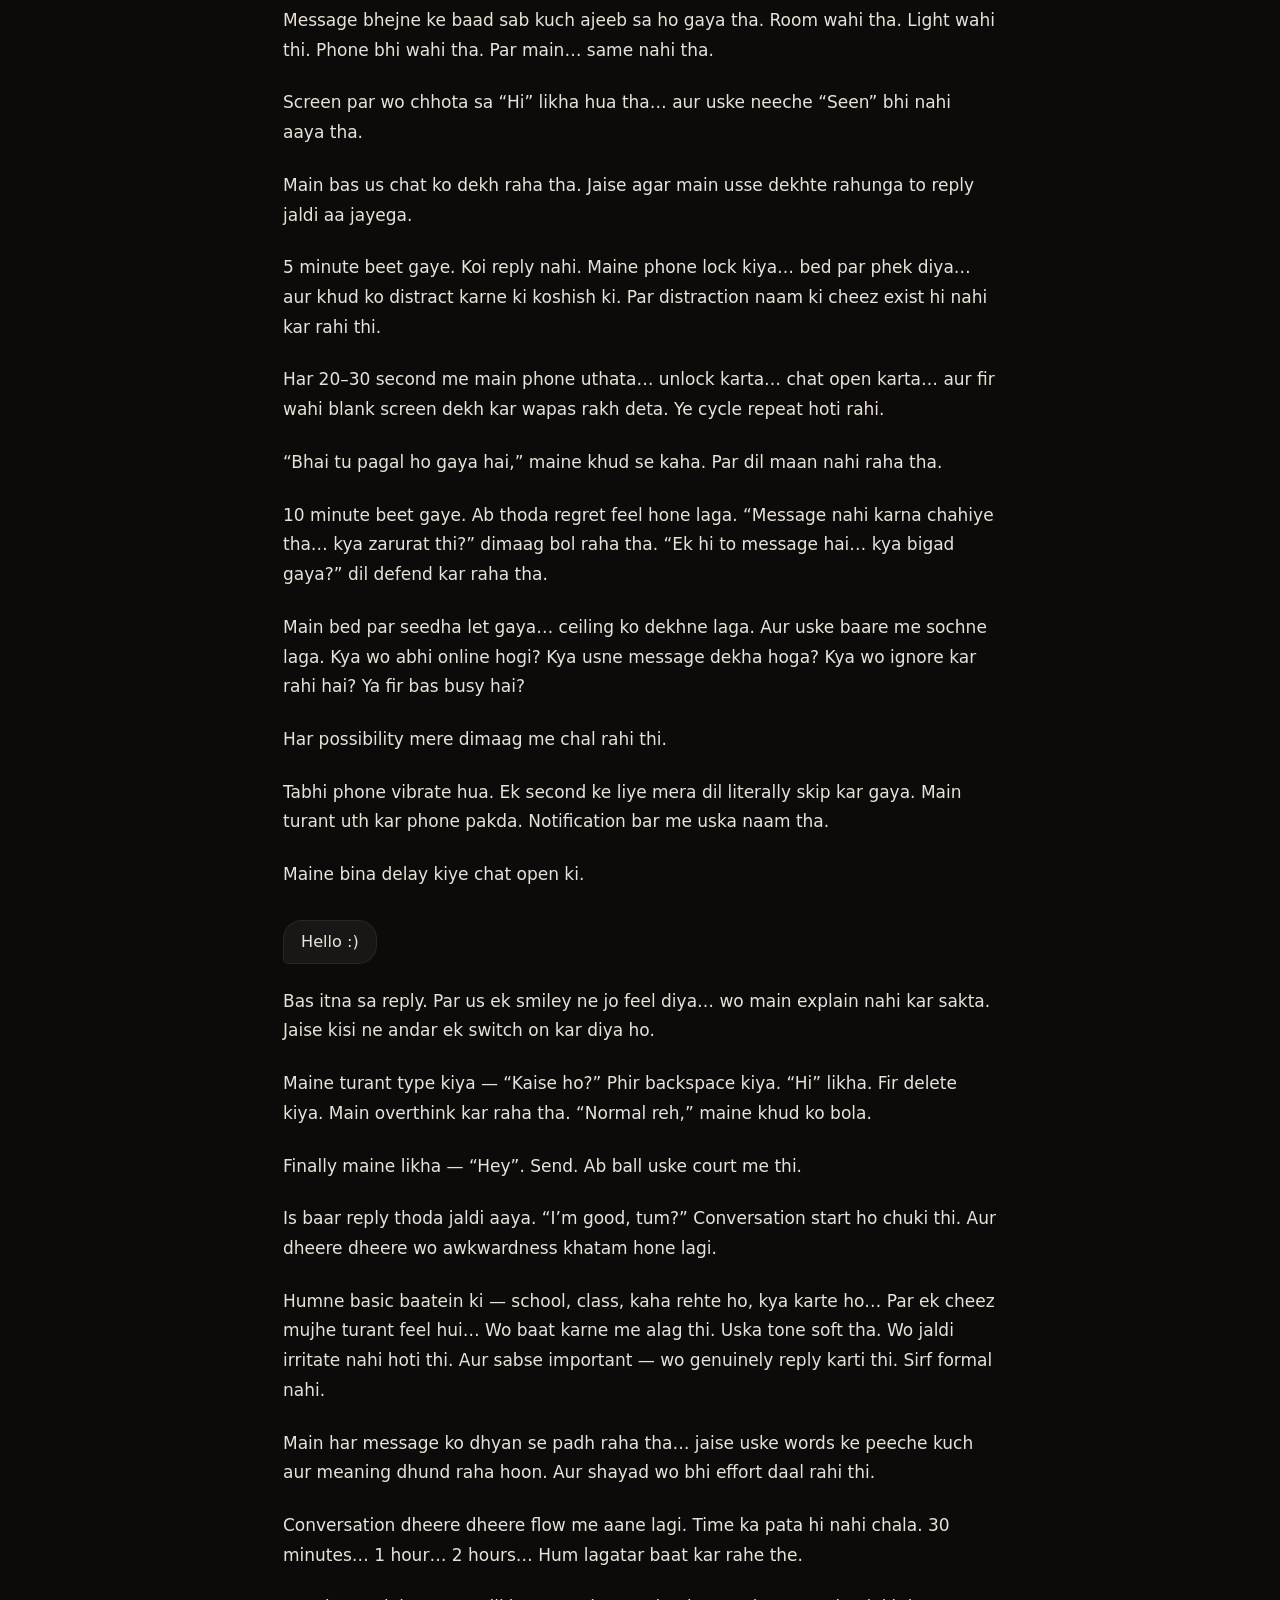
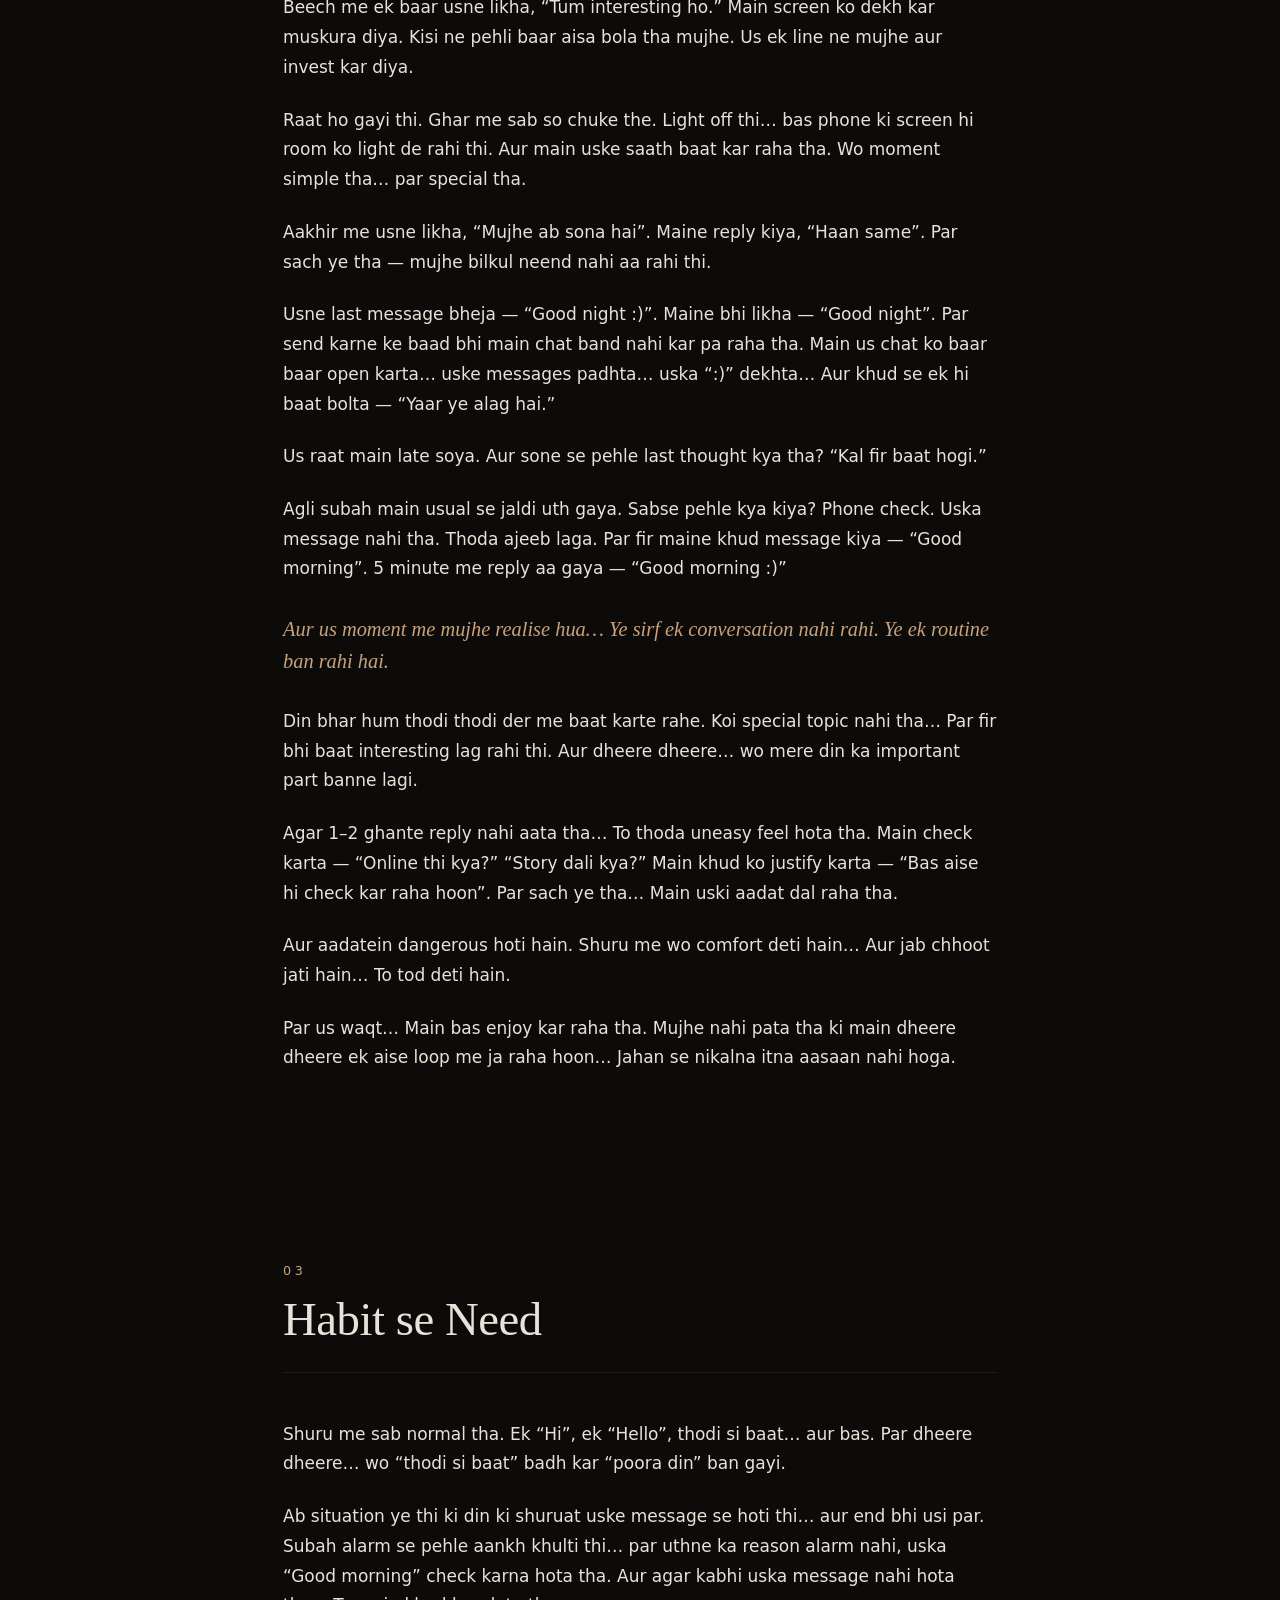
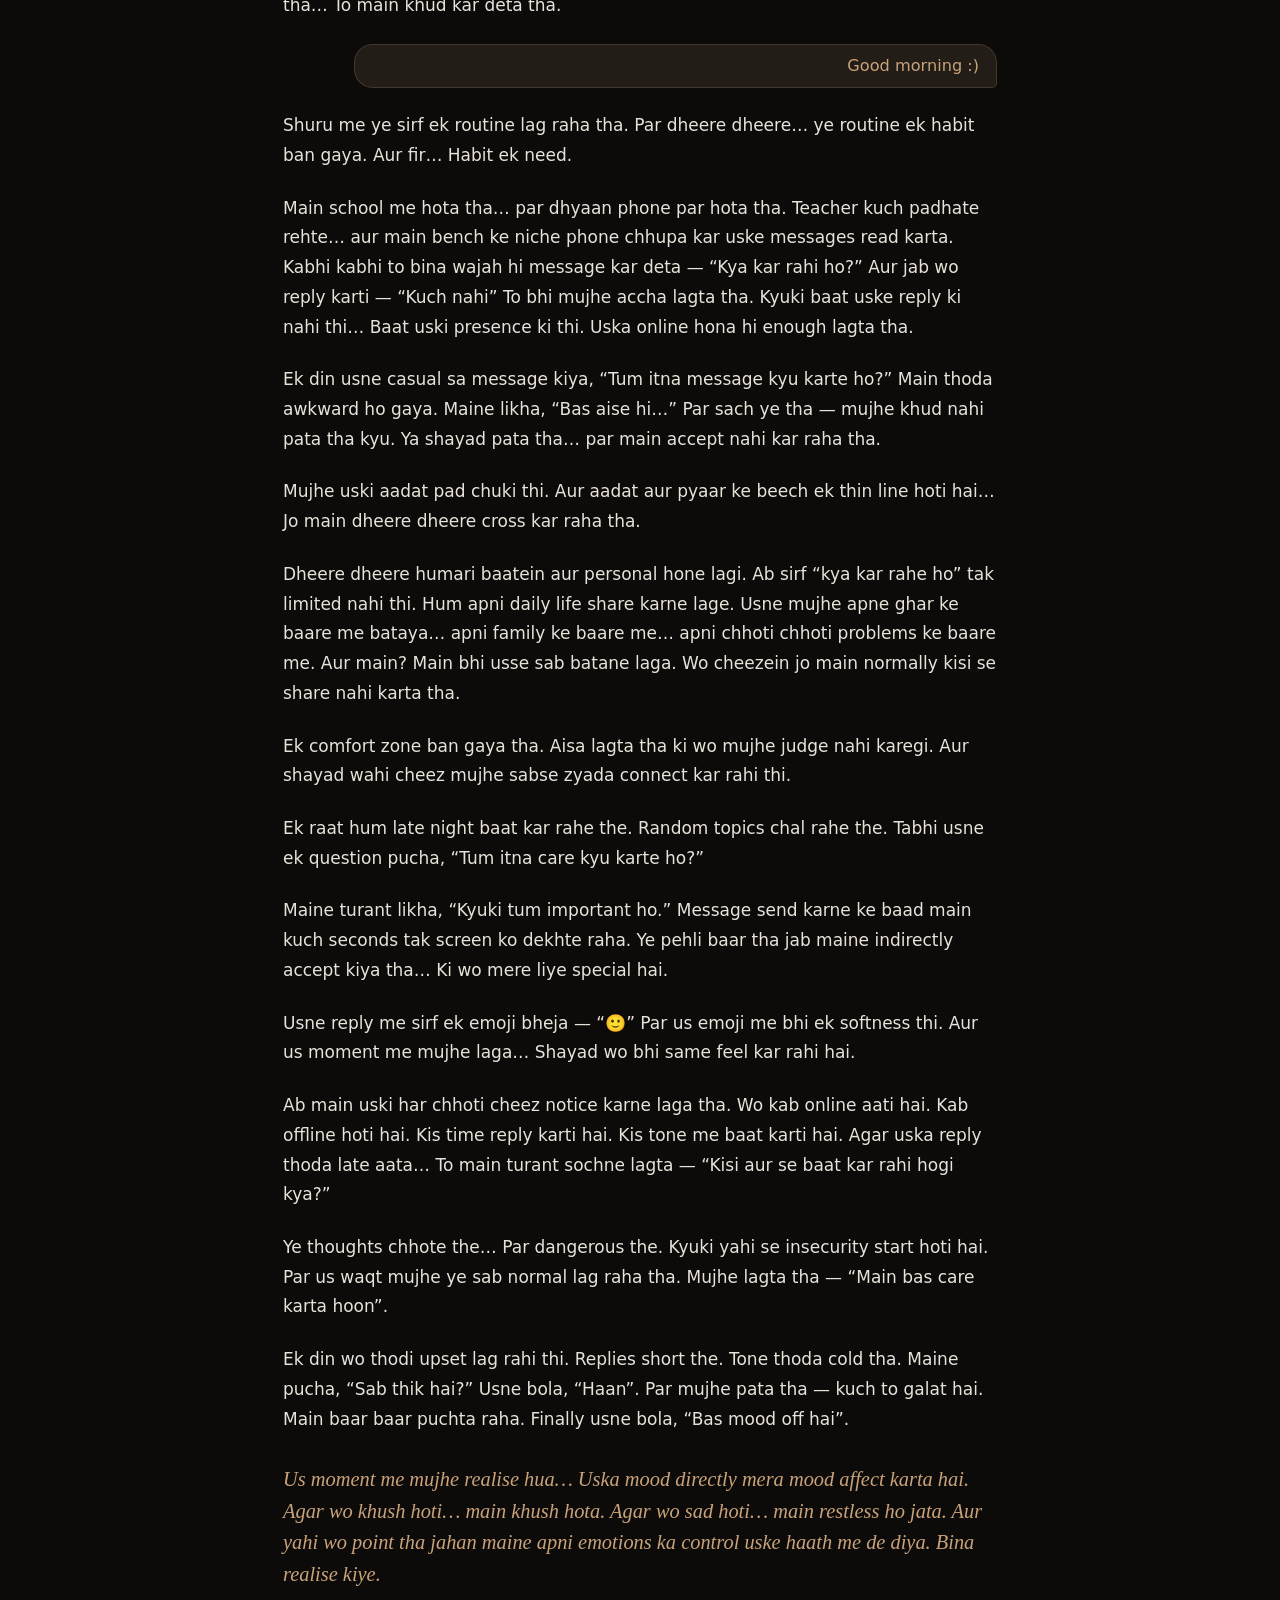
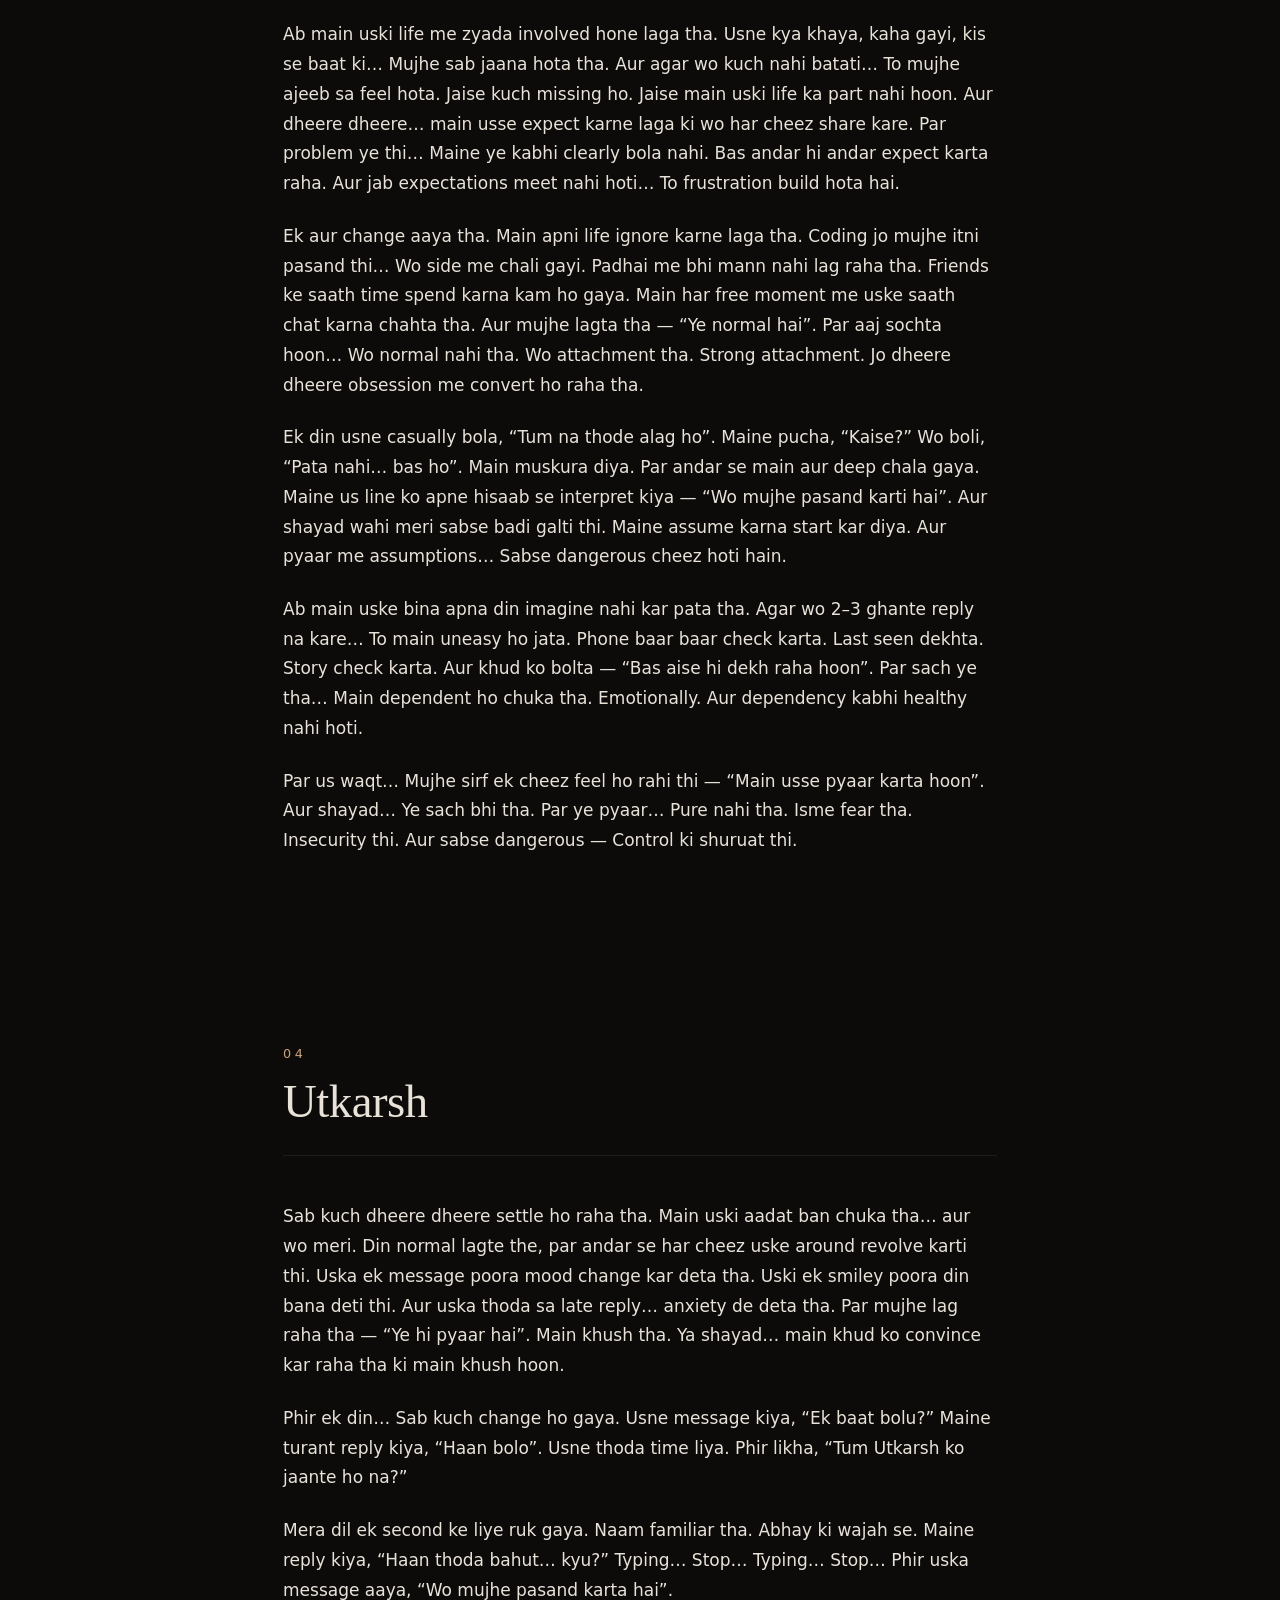
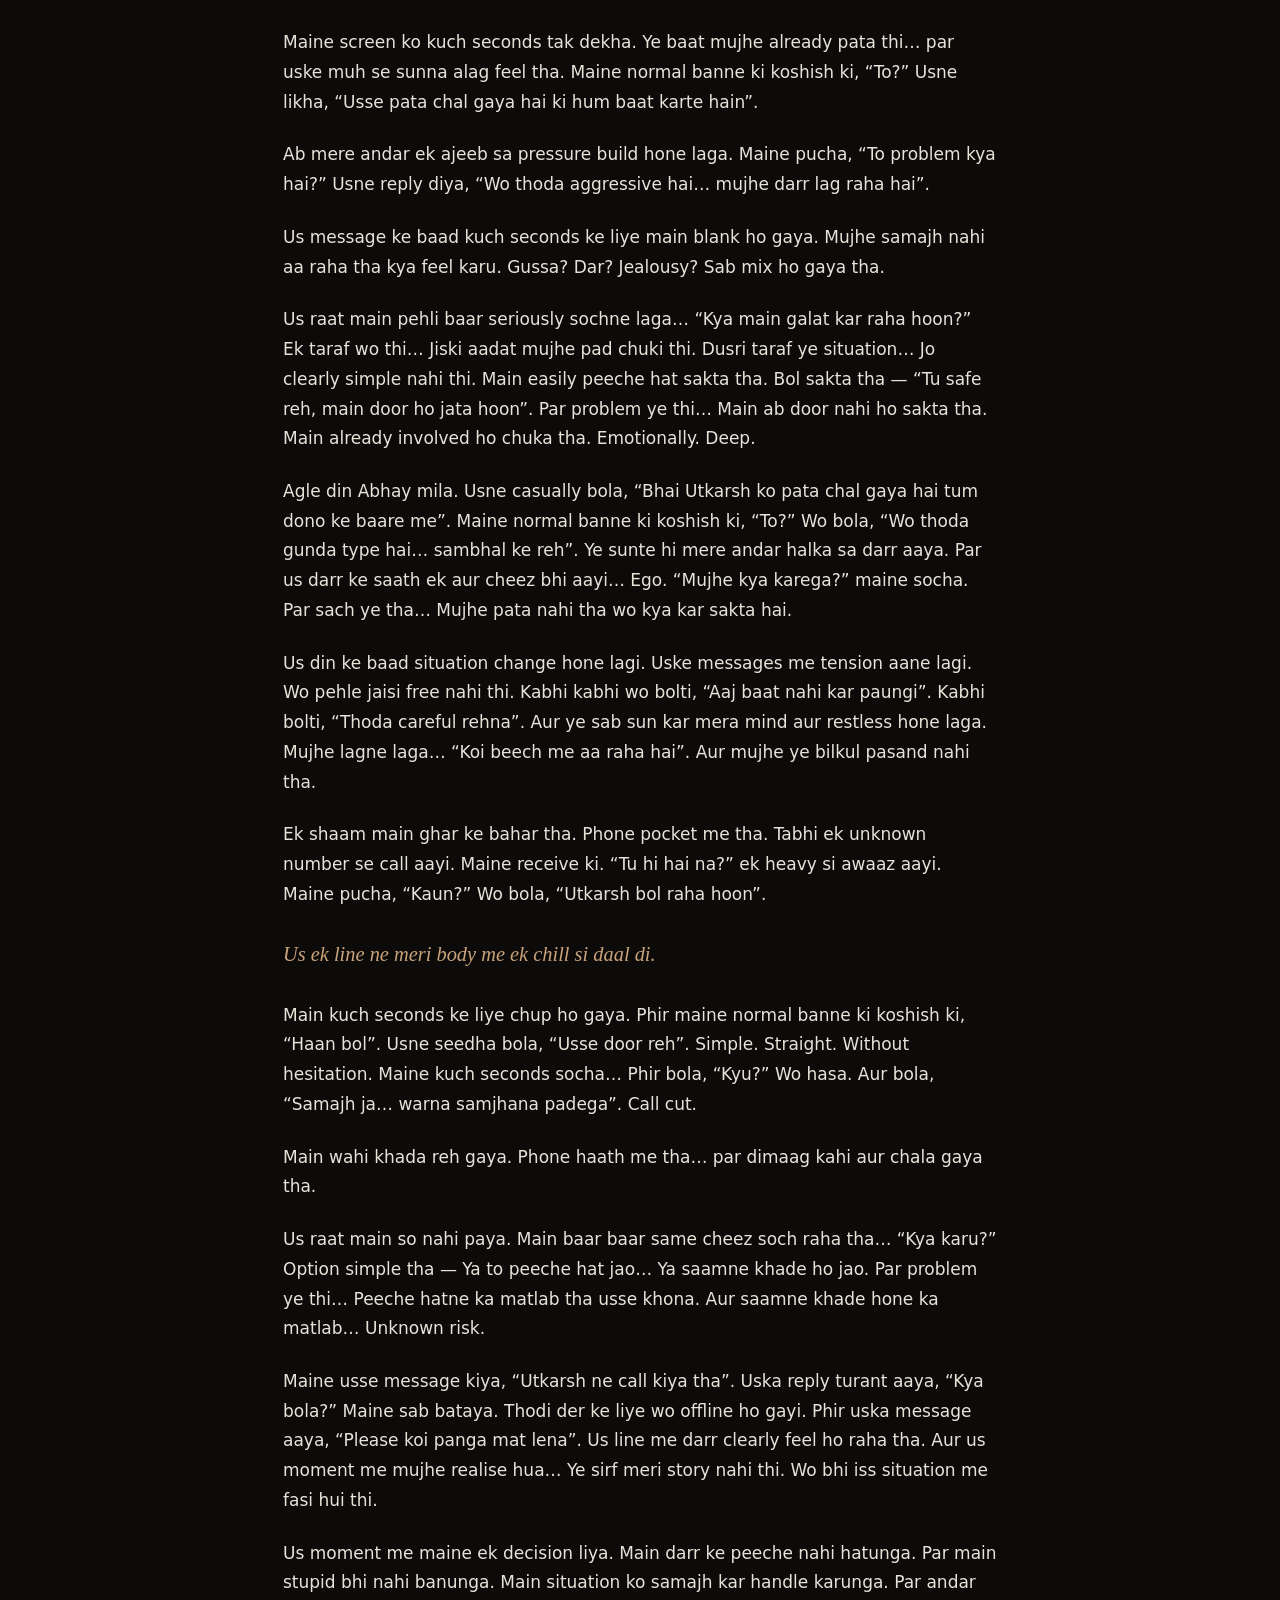
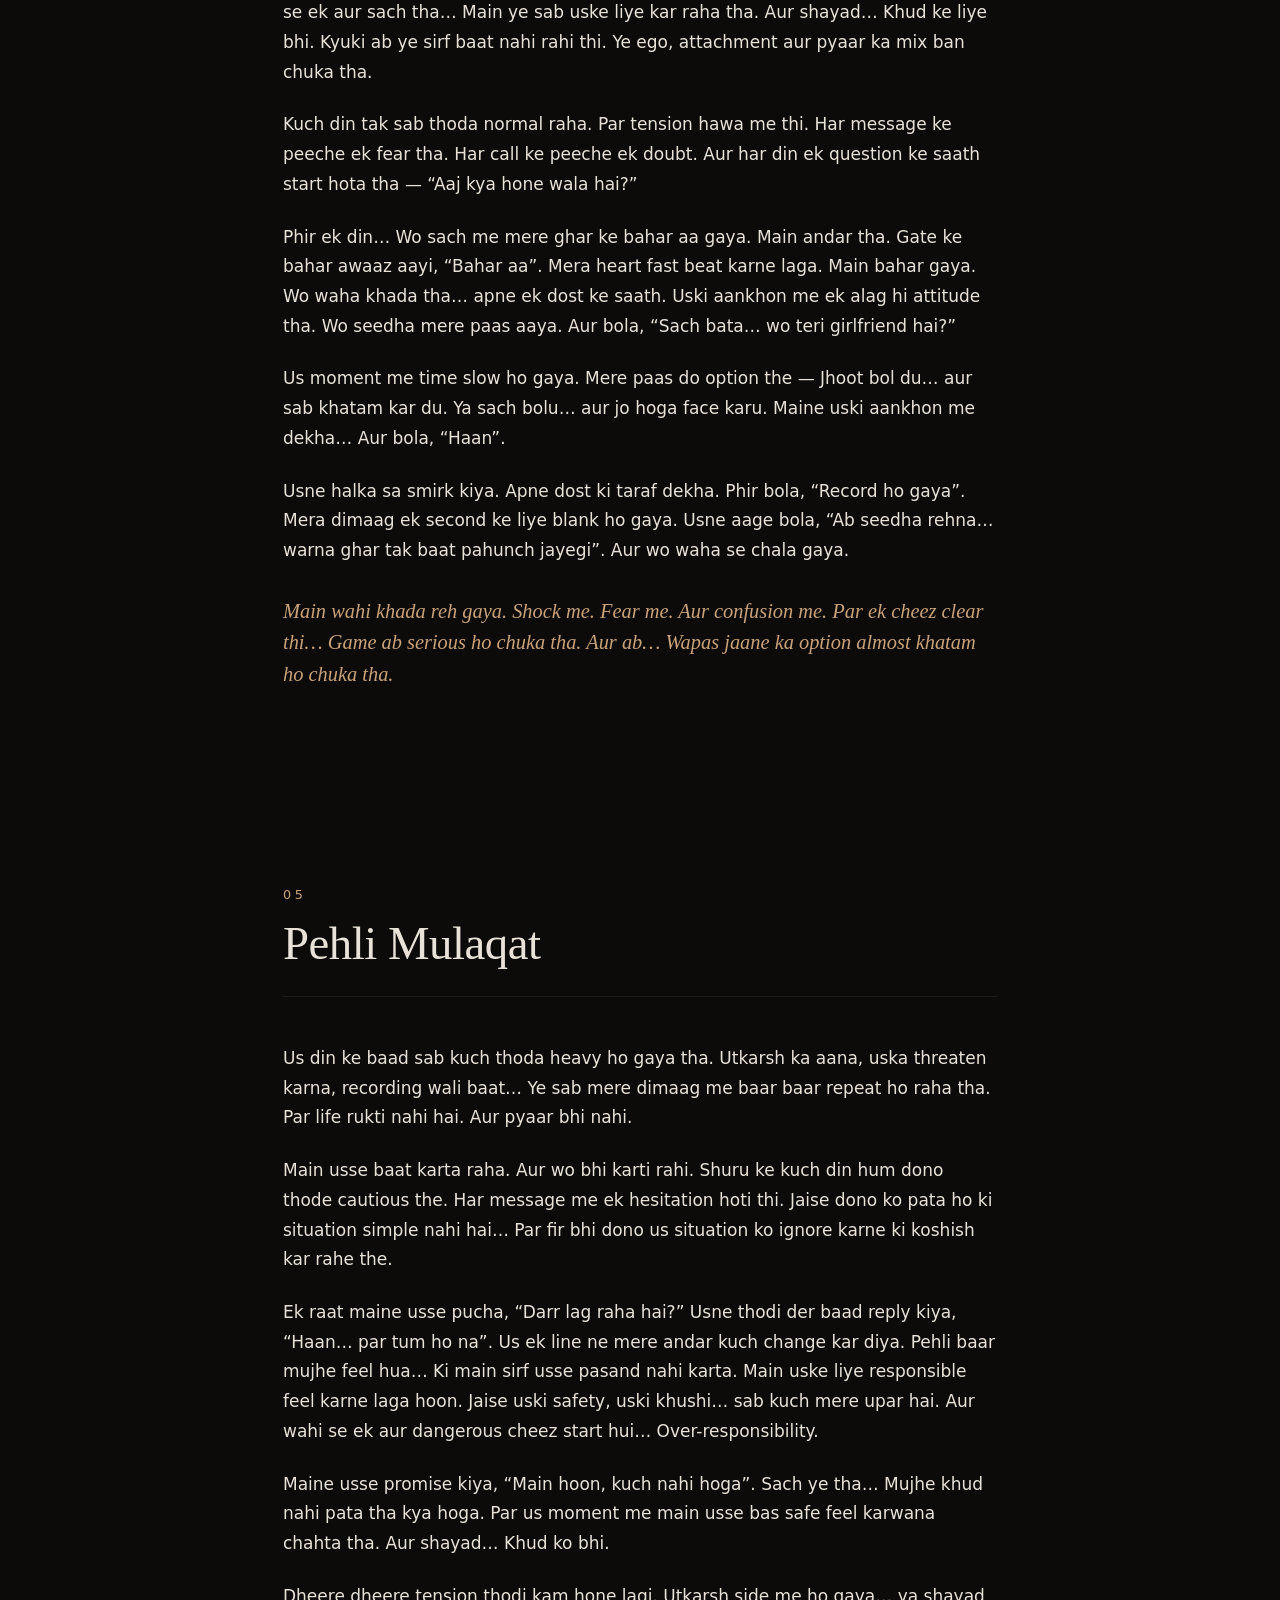
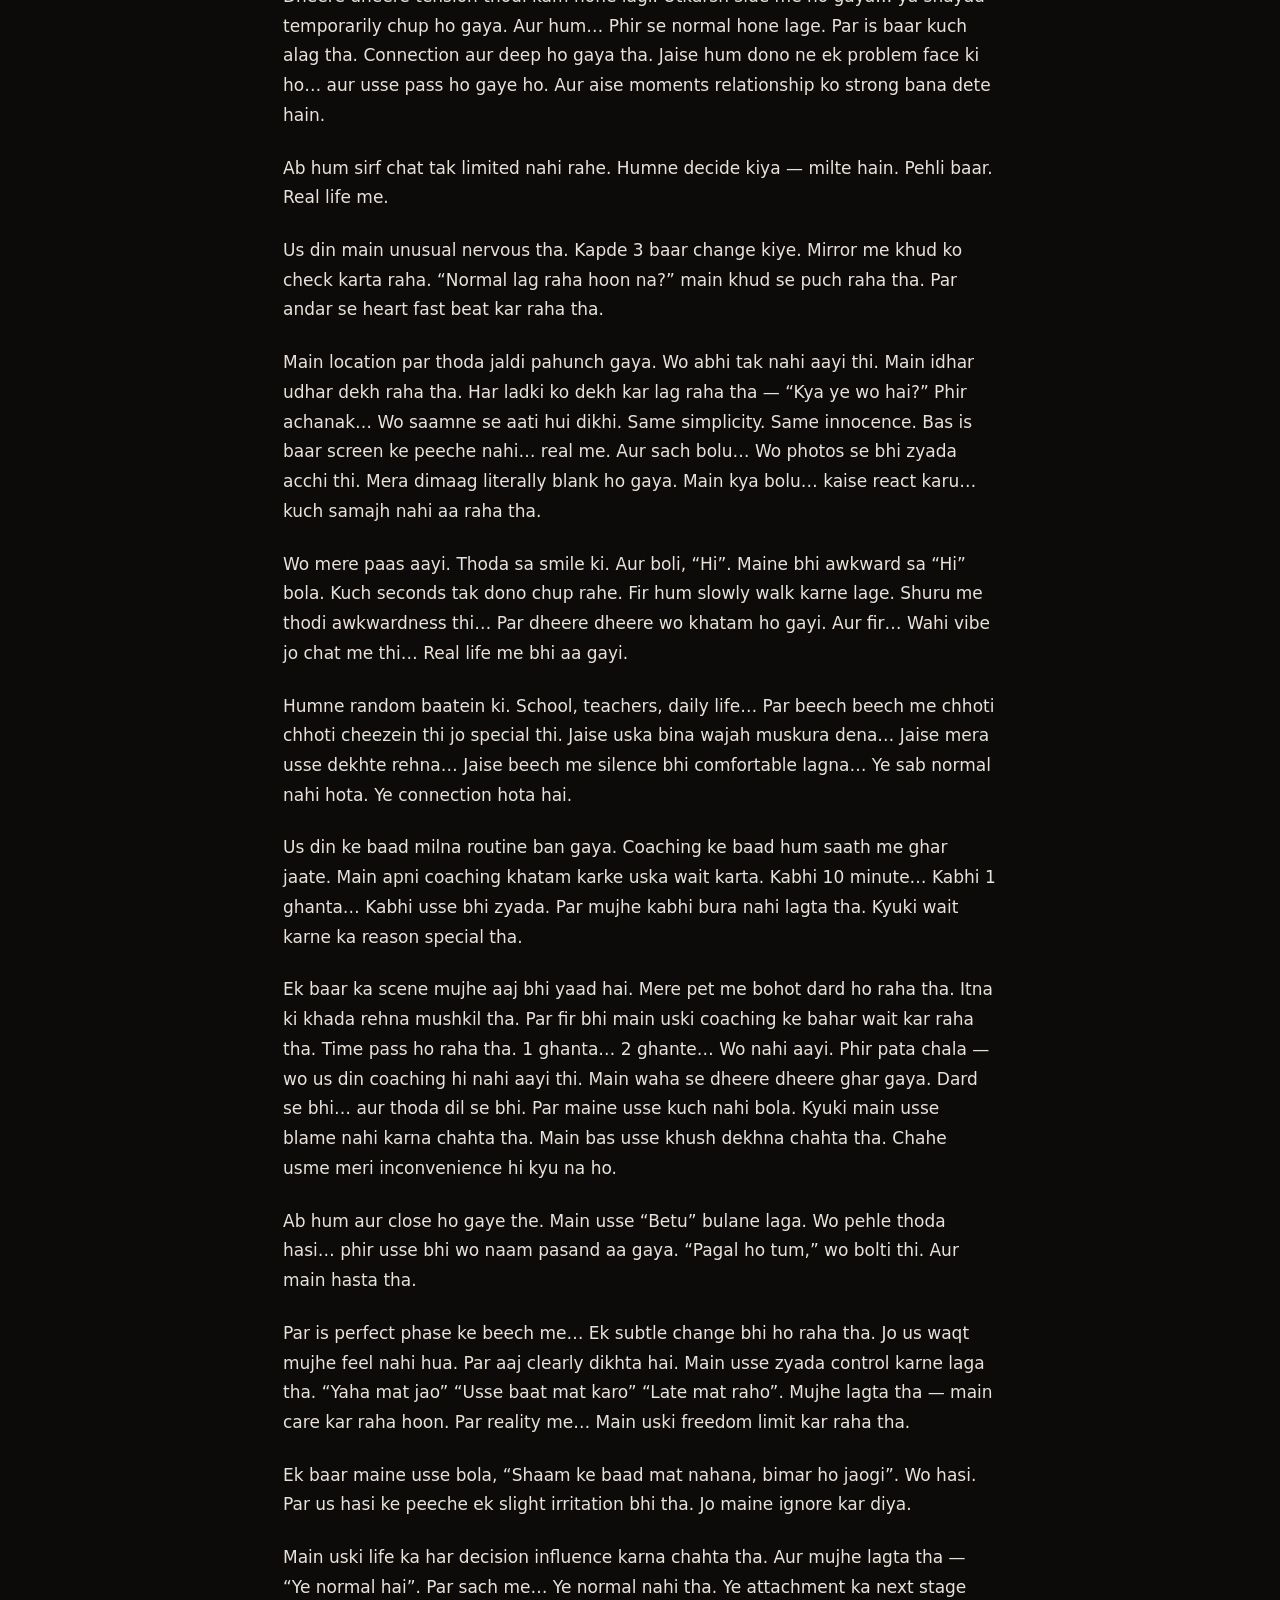
==== commit bbc0eed7: "Update index.html" ====
--- a/index.html
+++ b/index.html
@@ -448,6 +448,6 @@
     </div>
   </footer>
 
-  <script src="js/main.js"></script>
+  <script src="main.js"></script>
 </body>
 </html>
